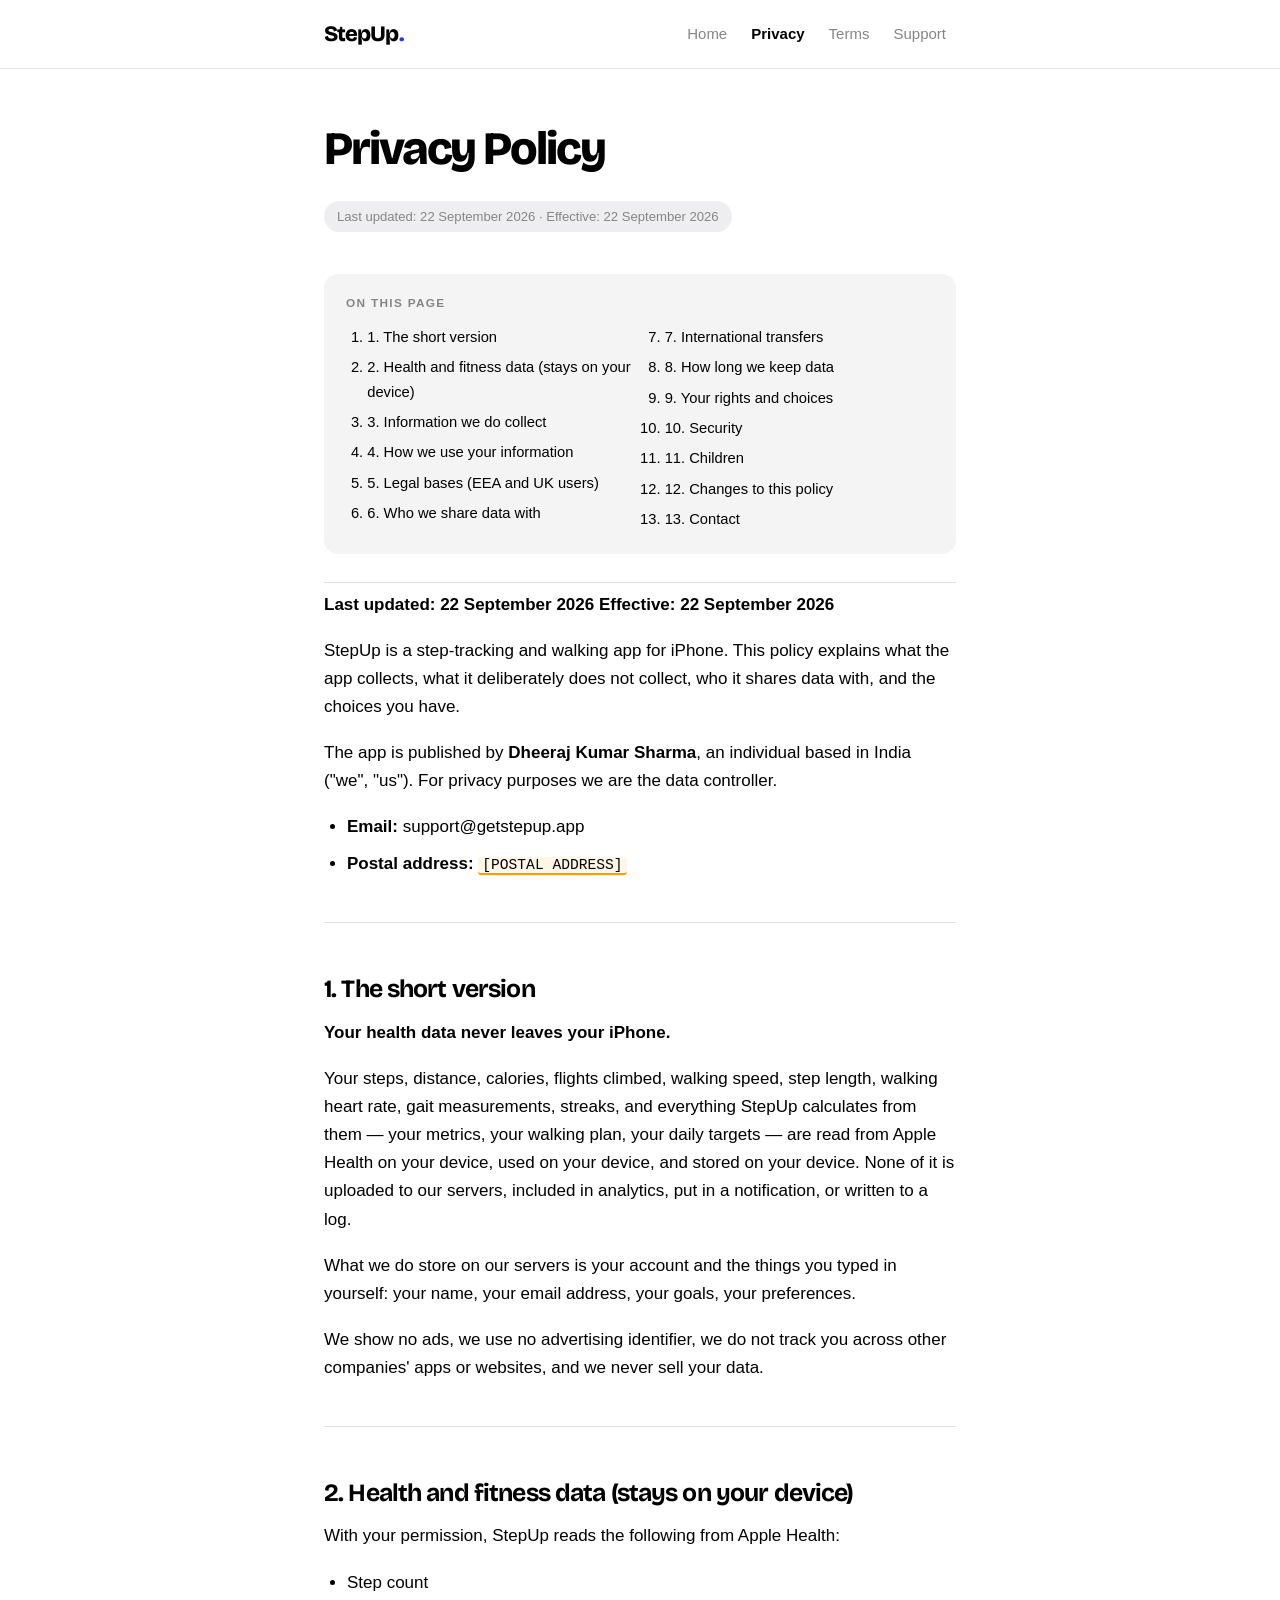
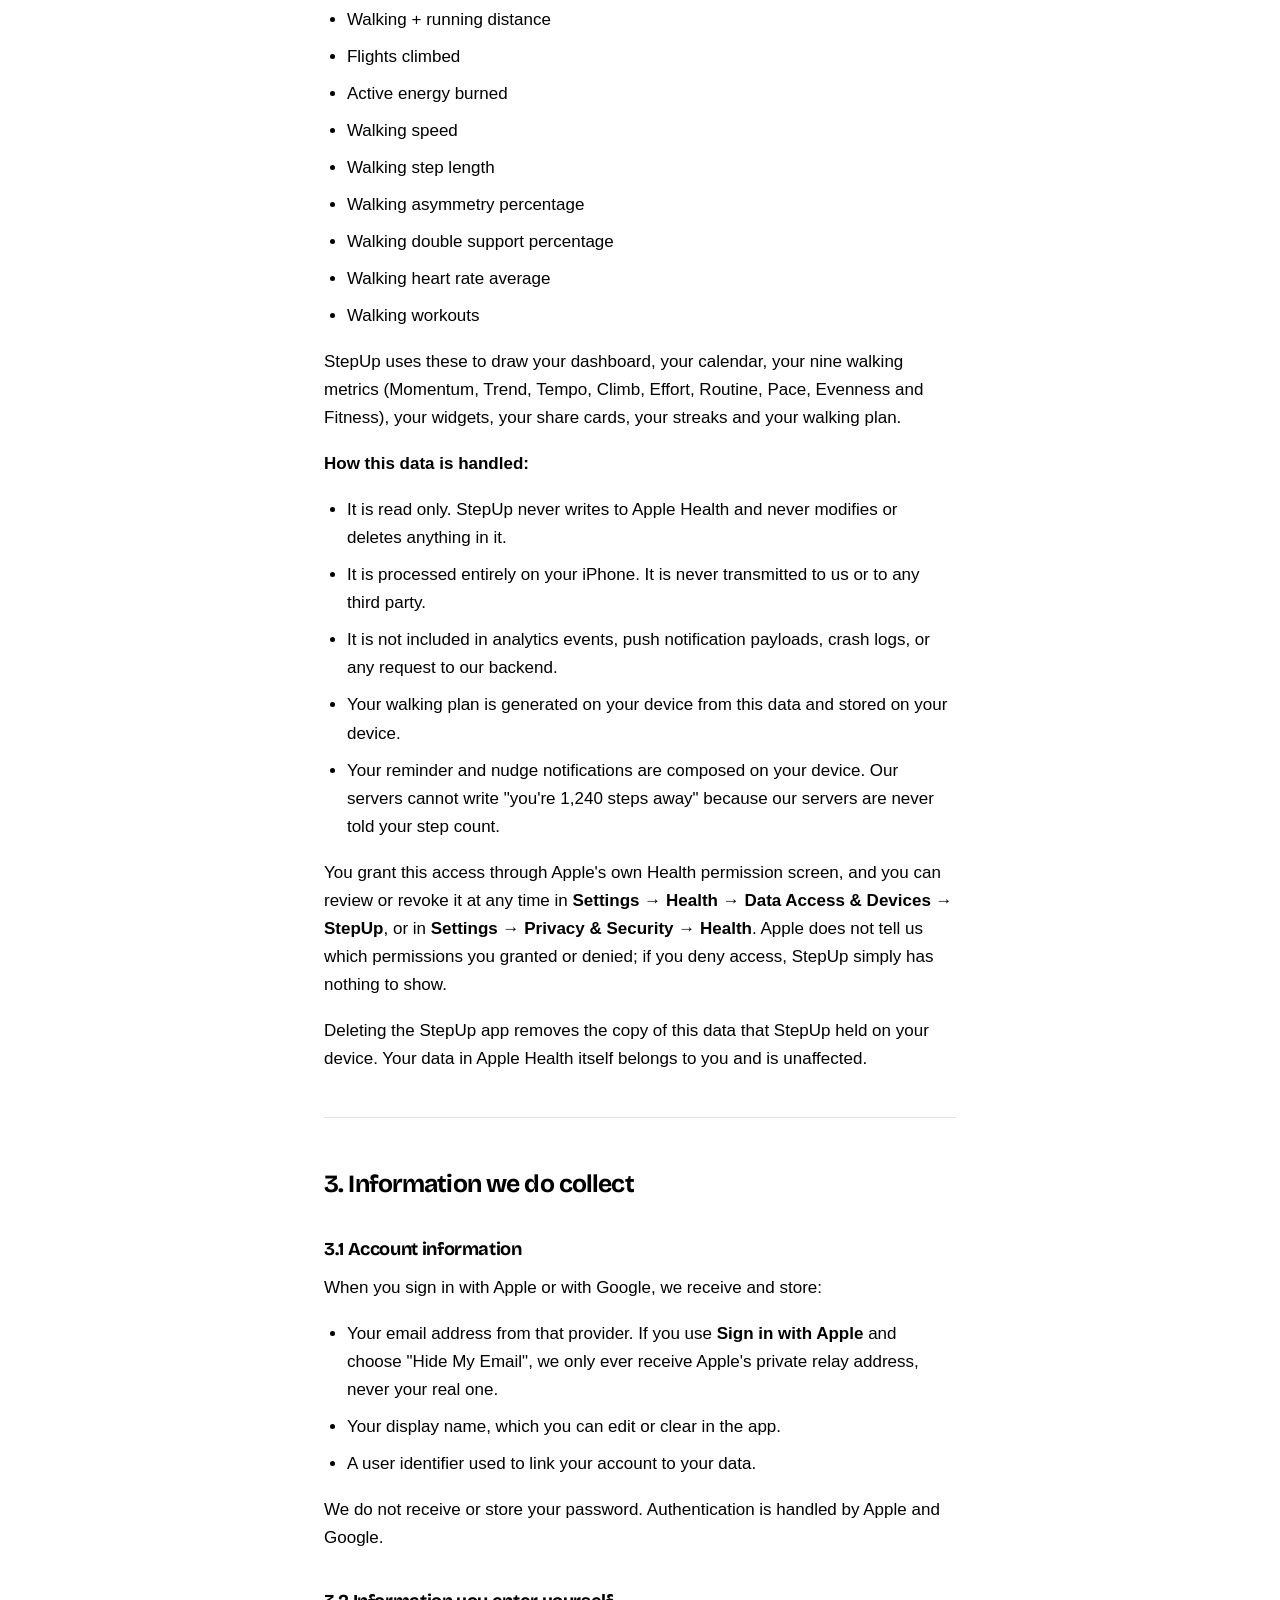
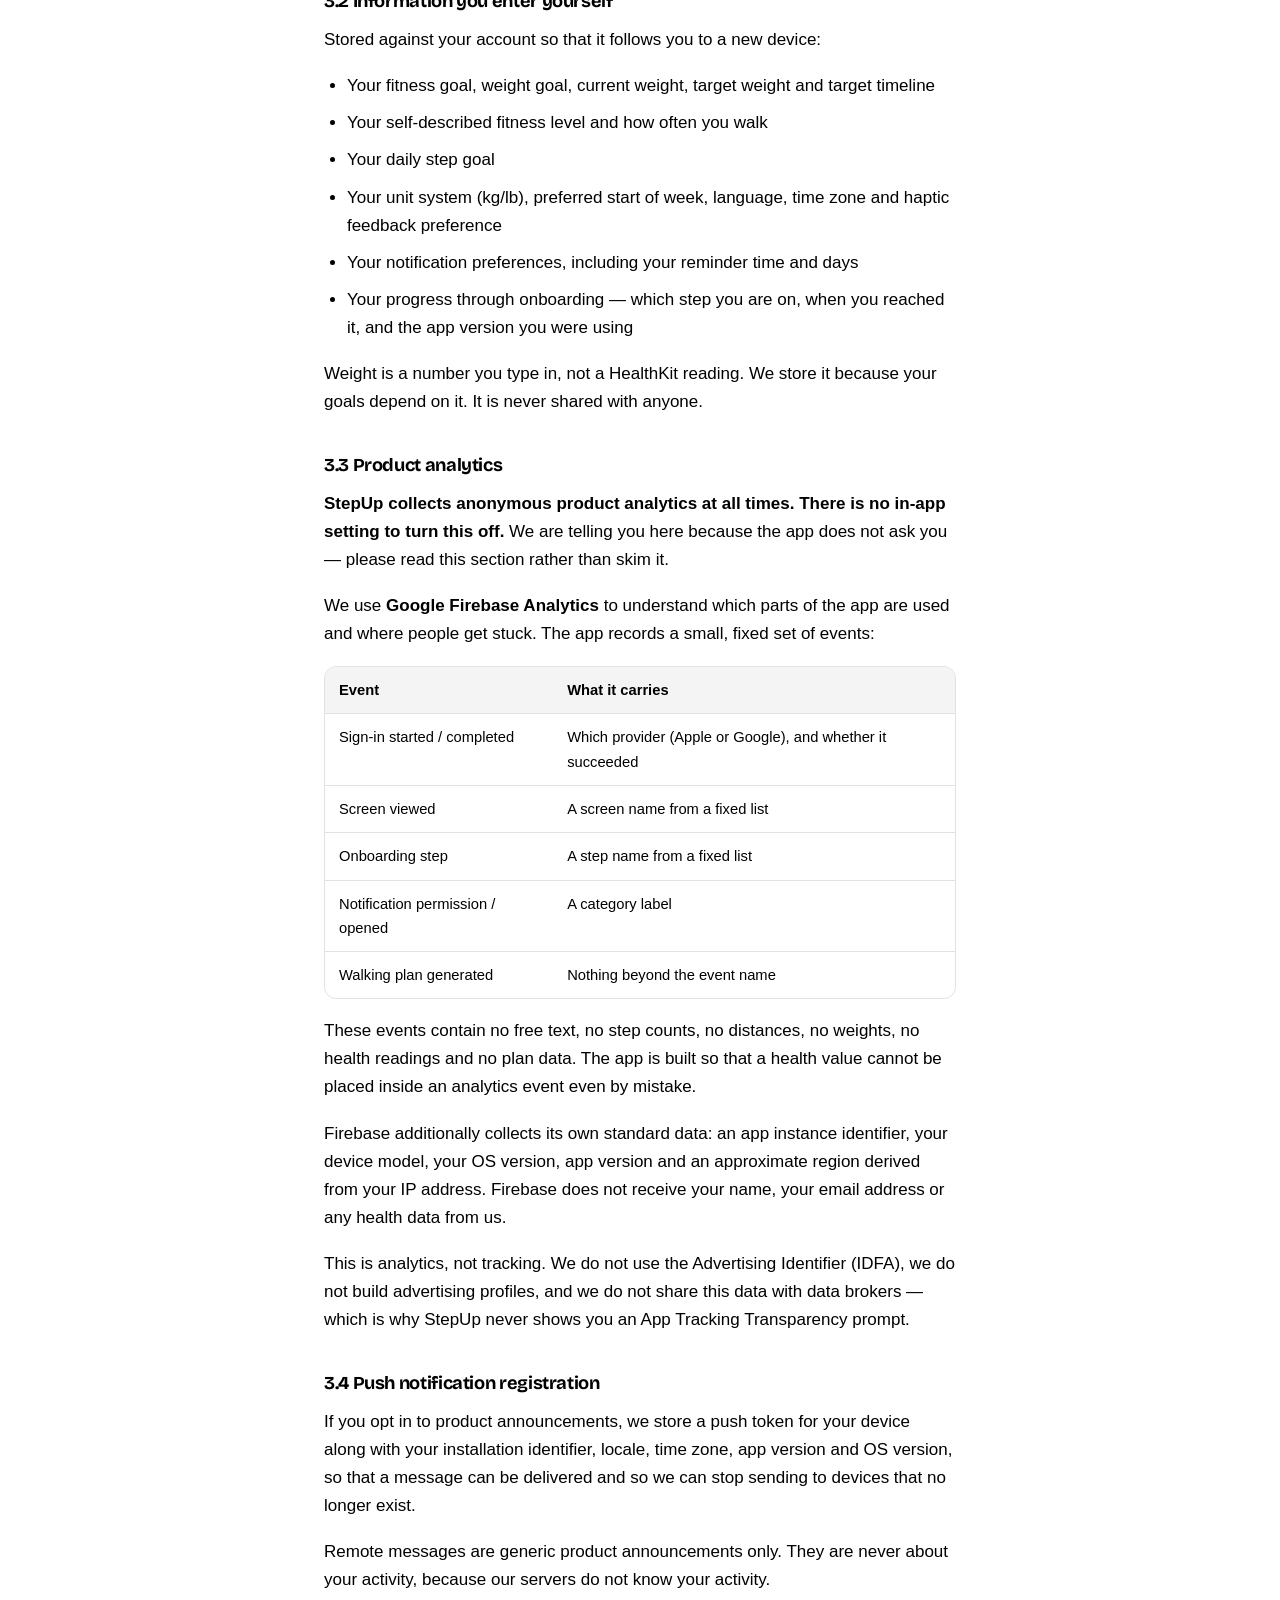
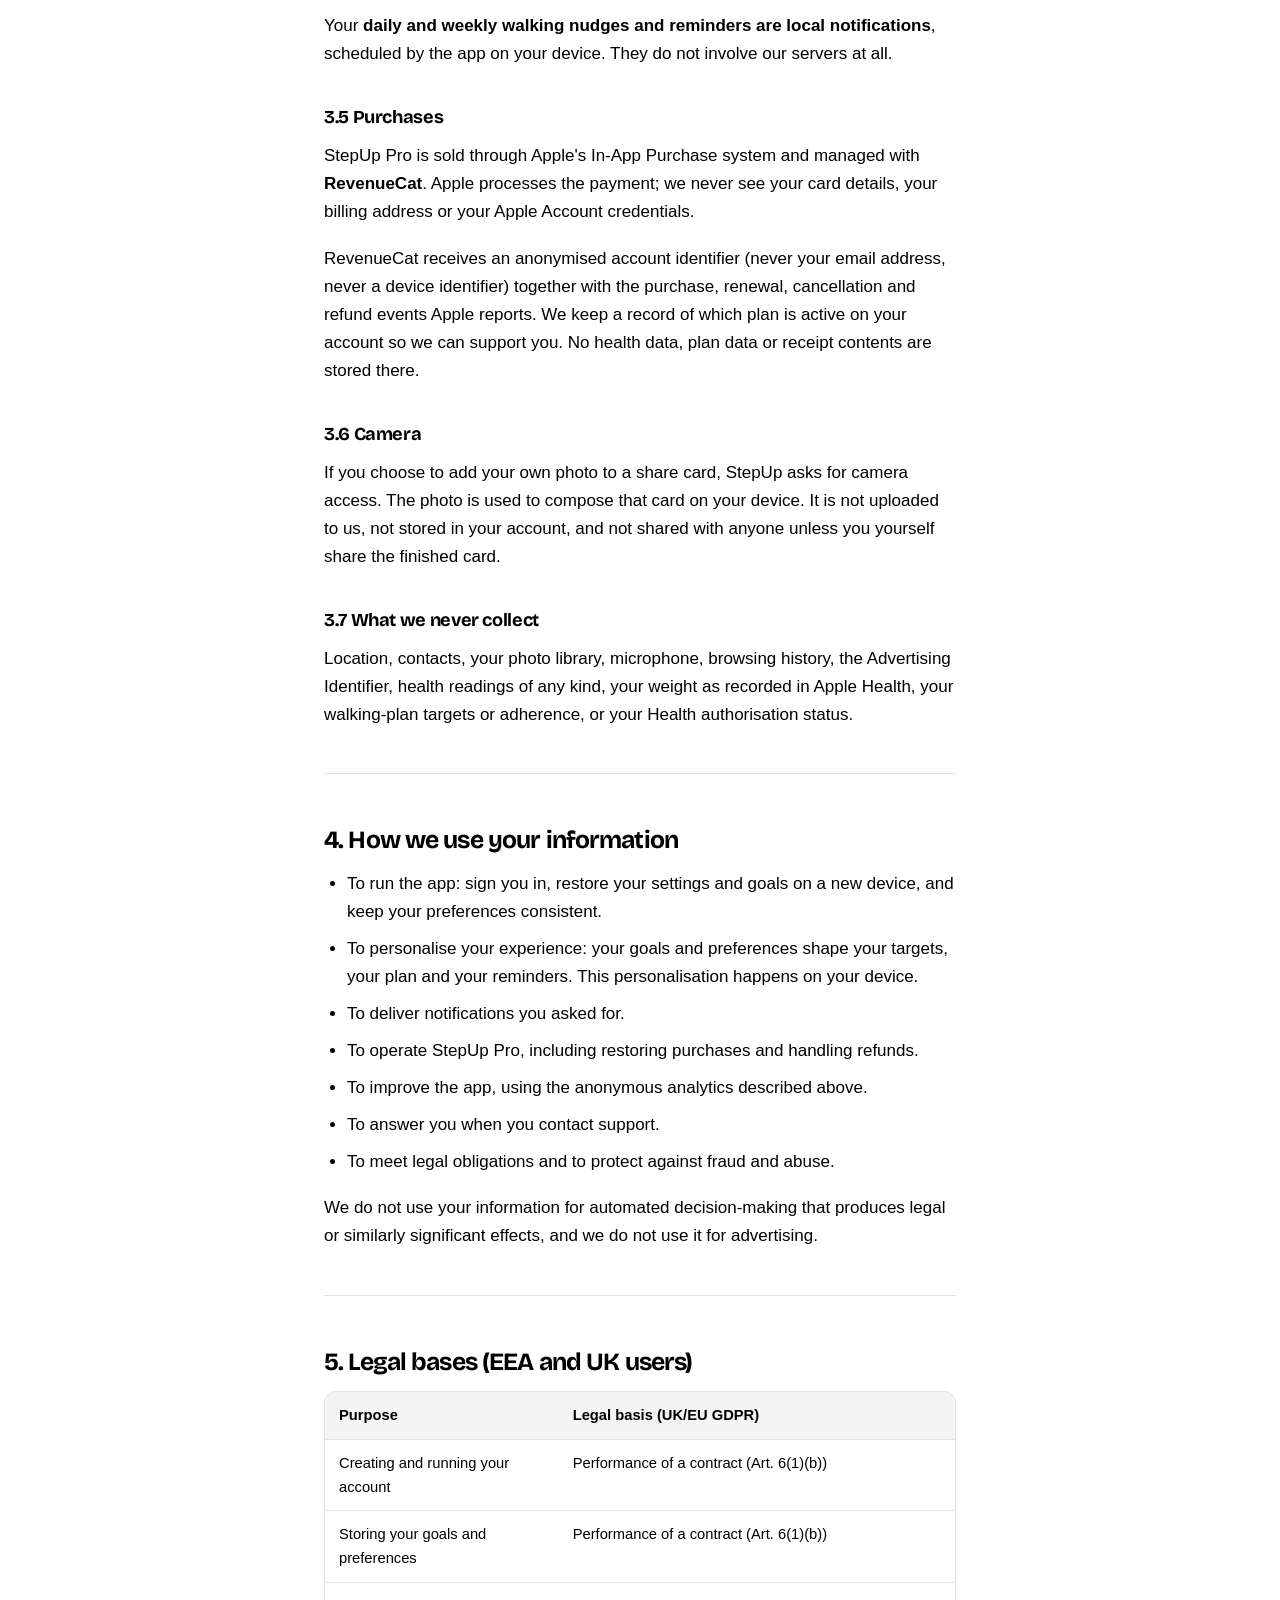
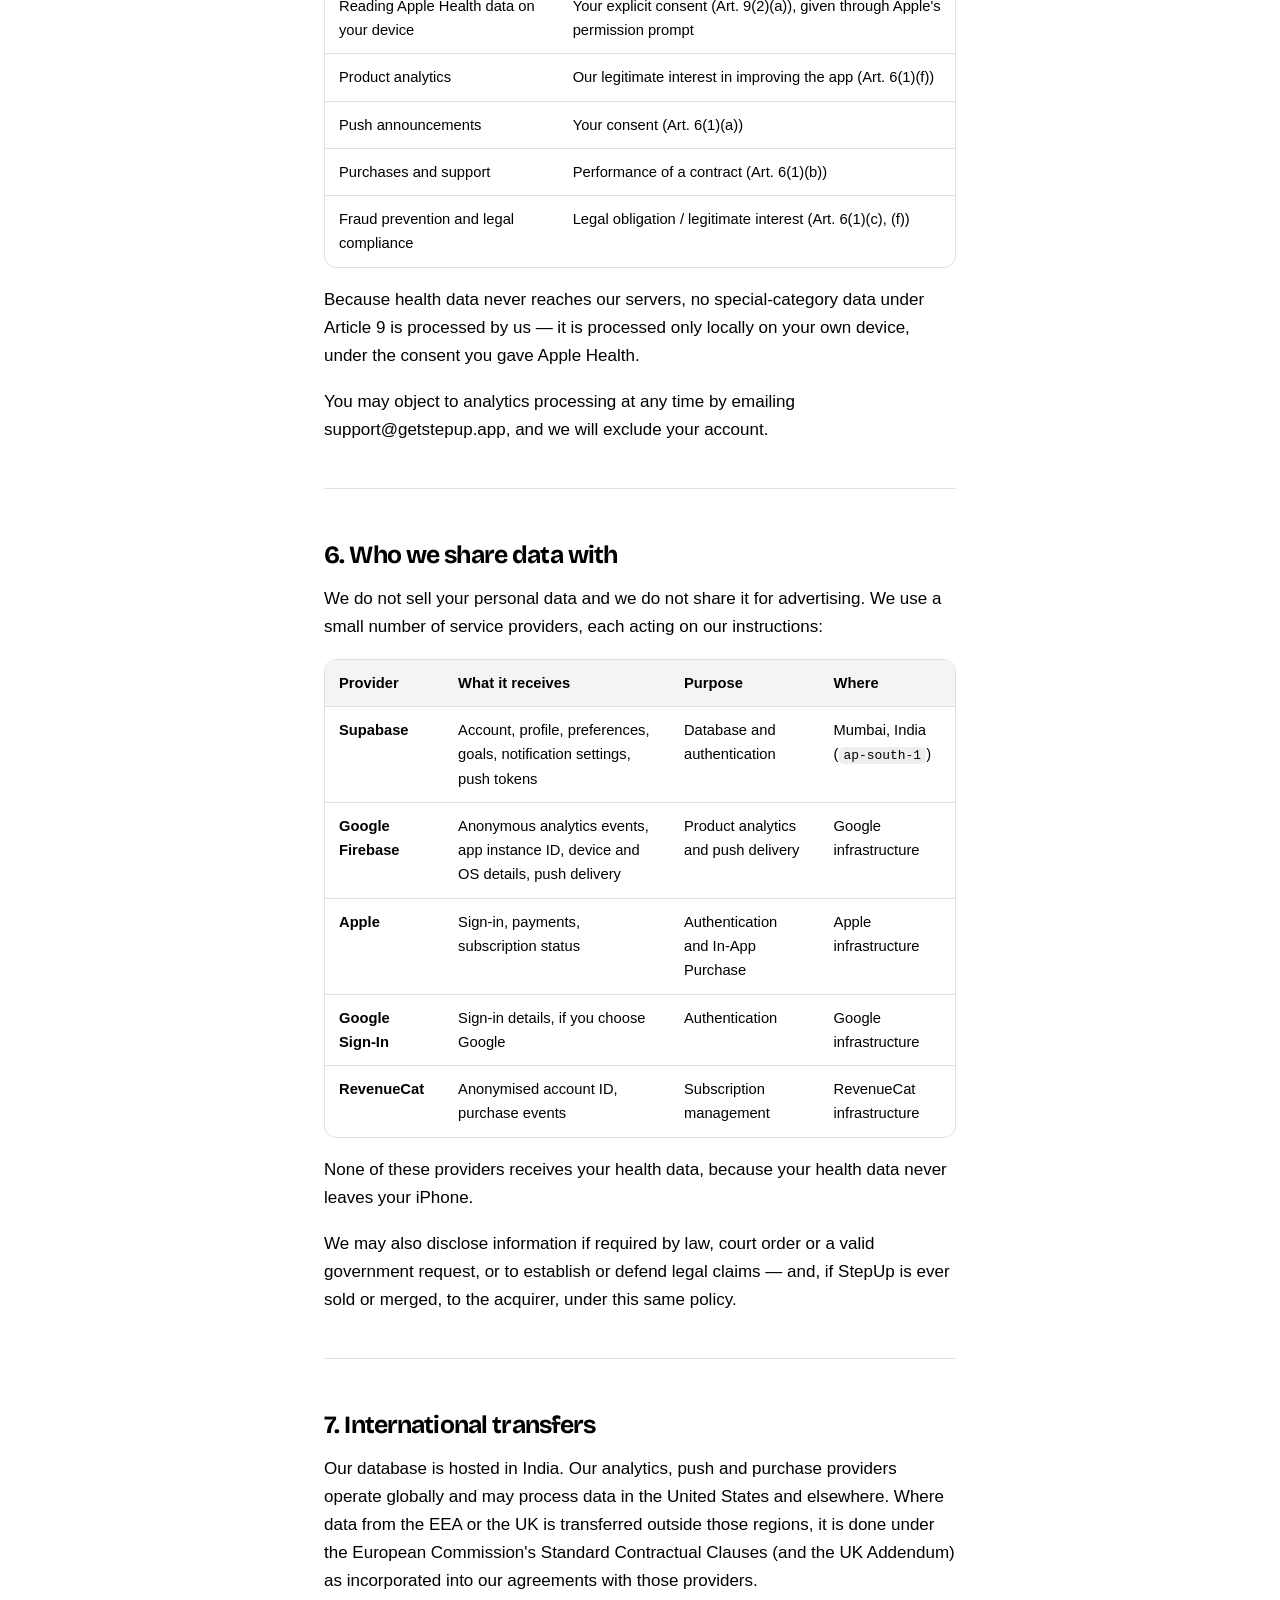
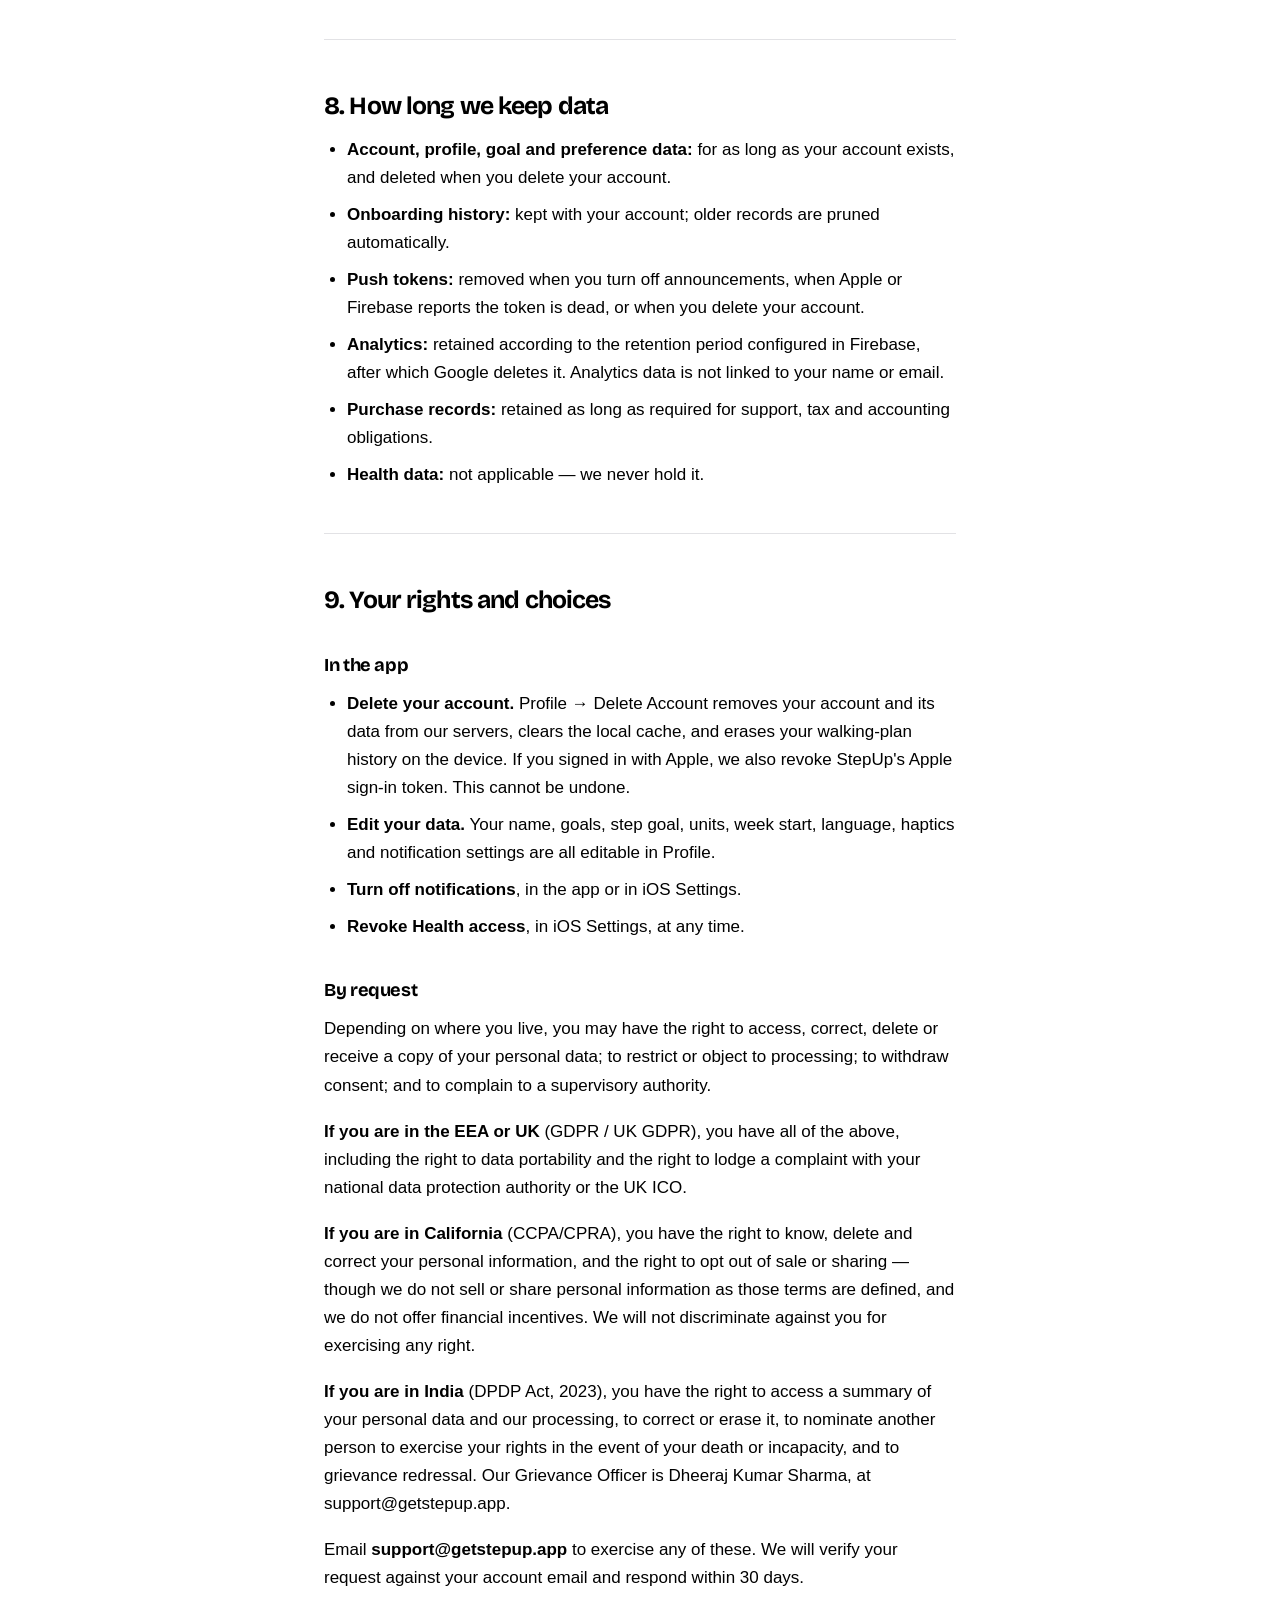
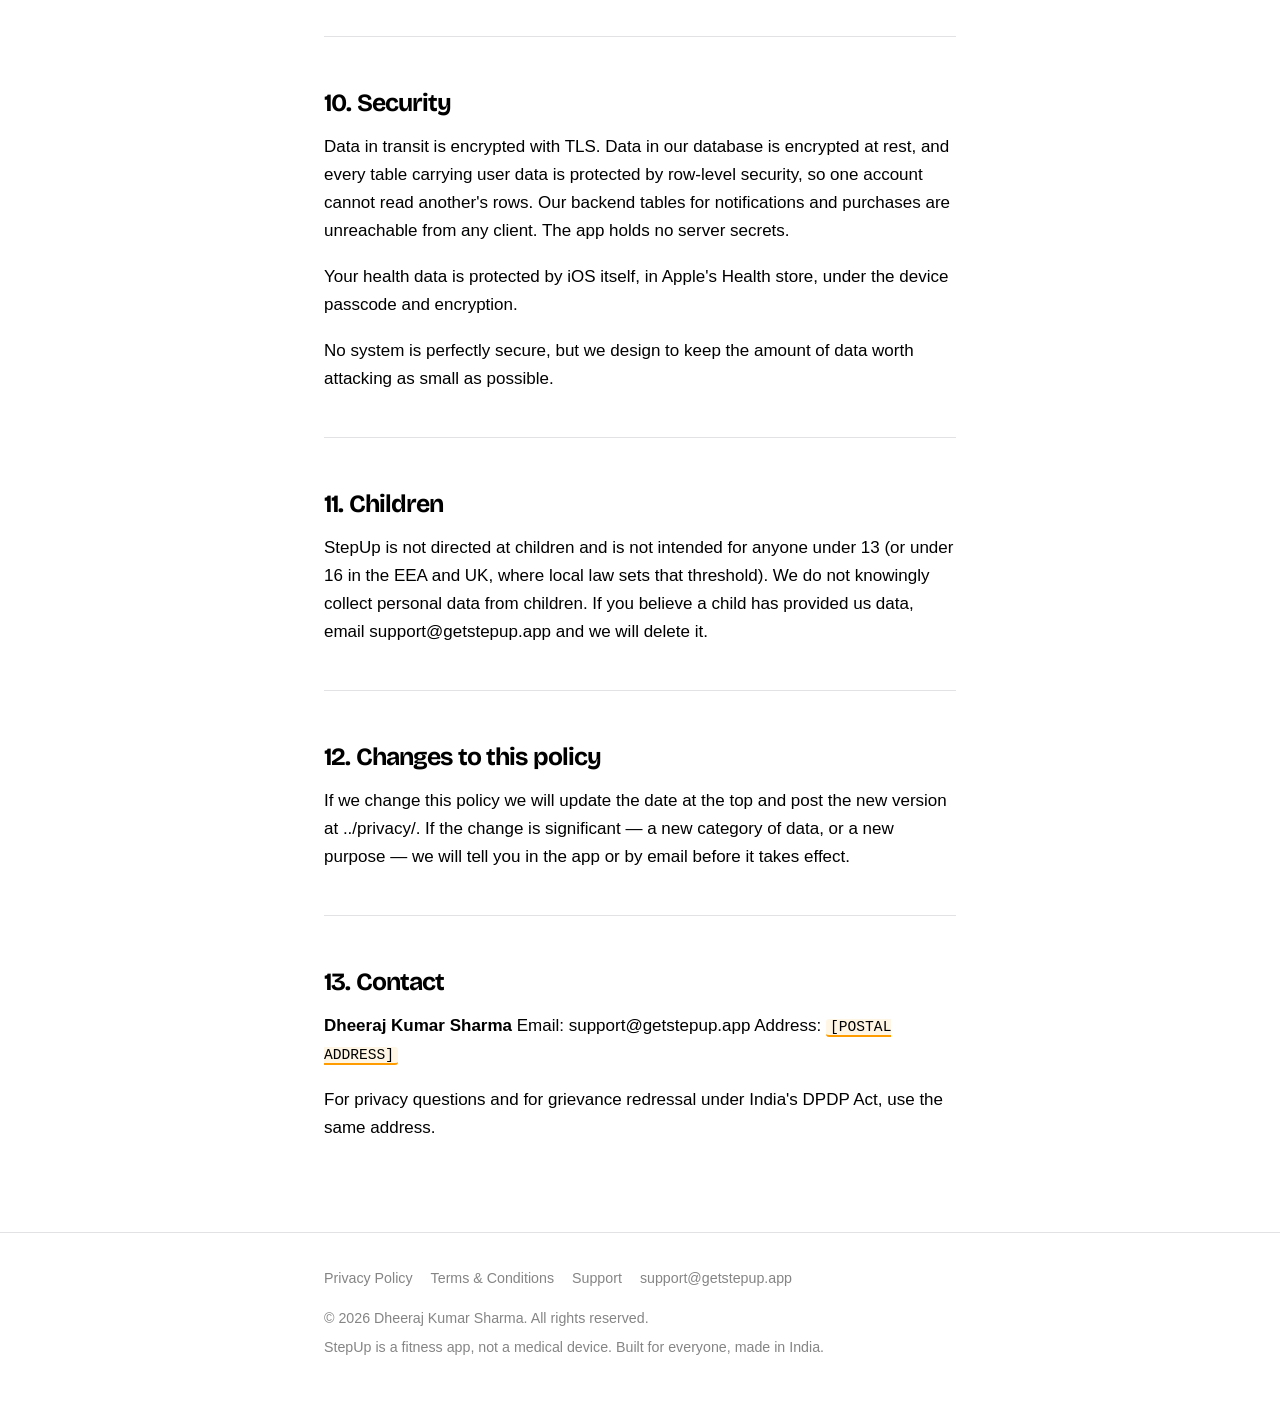
==== privacy/index.html @ e477929a "Publish StepUp privacy policy, terms and support pages Generated from the app repo's docs/legal mark" ====
<!DOCTYPE html>
<html lang="en">
<head>
<meta charset="utf-8">
<meta name="viewport" content="width=device-width, initial-scale=1">
<title>Privacy Policy · StepUp</title>
<meta name="description" content="How StepUp handles your data. Your health data never leaves your iPhone.">
<meta name="color-scheme" content="light dark">
<meta name="theme-color" content="#ffffff" media="(prefers-color-scheme: light)">
<meta name="theme-color" content="#0d0d0d" media="(prefers-color-scheme: dark)">
<link rel="canonical" href="https://dheerajghub.github.io/stepup-legal/privacy/">
<meta property="og:type" content="website">
<meta property="og:site_name" content="StepUp">
<meta property="og:title" content="Privacy Policy · StepUp">
<meta property="og:description" content="How StepUp handles your data. Your health data never leaves your iPhone.">
<meta property="og:url" content="https://dheerajghub.github.io/stepup-legal/privacy/">
<link rel="preconnect" href="https://fonts.googleapis.com">
<link rel="preconnect" href="https://fonts.gstatic.com" crossorigin>
<link rel="stylesheet" href="https://fonts.googleapis.com/css2?family=Bricolage+Grotesque:opsz,wght@12..96,700;12..96,800&display=swap">
<link rel="stylesheet" href="../assets/style.css">
</head>
<body>
<a class="skip-link" href="#main">Skip to content</a>
<header class="site-header">
  <div class="wrap">
    <a class="wordmark" href="../">StepUp<span class="dot">.</span></a>
    <nav class="site-nav" aria-label="Primary"><a href="../">Home</a><a href="../privacy/" aria-current="page">Privacy</a><a href="../terms/">Terms</a><a href="../support/">Support</a></nav>
  </div>
</header>
<main id="main">
<div class="wrap">
  <div class="doc-head">
    <h1>Privacy Policy</h1>
    <p class="stamp">Last updated: 22 September 2026 · Effective: 22 September 2026</p>
    <div class="toc"><h2>On this page</h2><ol><li><a href="#1-the-short-version">1. The short version</a></li><li><a href="#2-health-and-fitness-data-stays-on-your-device">2. Health and fitness data (stays on your device)</a></li><li><a href="#3-information-we-do-collect">3. Information we do collect</a></li><li><a href="#4-how-we-use-your-information">4. How we use your information</a></li><li><a href="#5-legal-bases-eea-and-uk-users">5. Legal bases (EEA and UK users)</a></li><li><a href="#6-who-we-share-data-with">6. Who we share data with</a></li><li><a href="#7-international-transfers">7. International transfers</a></li><li><a href="#8-how-long-we-keep-data">8. How long we keep data</a></li><li><a href="#9-your-rights-and-choices">9. Your rights and choices</a></li><li><a href="#10-security">10. Security</a></li><li><a href="#11-children">11. Children</a></li><li><a href="#12-changes-to-this-policy">12. Changes to this policy</a></li><li><a href="#13-contact">13. Contact</a></li></ol></div>
  </div>
  <article class="doc">
<p><strong>Last updated: 22 September 2026</strong> <strong>Effective: 22 September 2026</strong></p>
<p>StepUp is a step-tracking and walking app for iPhone. This policy explains what the app collects, what it deliberately does not collect, who it shares data with, and the choices you have.</p>
<p>The app is published by <strong>Dheeraj Kumar Sharma</strong>, an individual based in India (&quot;we&quot;, &quot;us&quot;). For privacy purposes we are the data controller.</p>
<ul><li><strong>Email:</strong> support@getstepup.app</li><li><strong>Postal address:</strong> <span class="placeholder">[POSTAL ADDRESS]</span></li></ul>
<hr>
<h2 id="1-the-short-version">1. The short version</h2>
<p><strong>Your health data never leaves your iPhone.</strong></p>
<p>Your steps, distance, calories, flights climbed, walking speed, step length, walking heart rate, gait measurements, streaks, and everything StepUp calculates from them — your metrics, your walking plan, your daily targets — are read from Apple Health on your device, used on your device, and stored on your device. None of it is uploaded to our servers, included in analytics, put in a notification, or written to a log.</p>
<p>What we do store on our servers is your account and the things you typed in yourself: your name, your email address, your goals, your preferences.</p>
<p>We show no ads, we use no advertising identifier, we do not track you across other companies&#x27; apps or websites, and we never sell your data.</p>
<hr>
<h2 id="2-health-and-fitness-data-stays-on-your-device">2. Health and fitness data (stays on your device)</h2>
<p>With your permission, StepUp reads the following from Apple Health:</p>
<ul><li>Step count</li><li>Walking + running distance</li><li>Flights climbed</li><li>Active energy burned</li><li>Walking speed</li><li>Walking step length</li><li>Walking asymmetry percentage</li><li>Walking double support percentage</li><li>Walking heart rate average</li><li>Walking workouts</li></ul>
<p>StepUp uses these to draw your dashboard, your calendar, your nine walking metrics (Momentum, Trend, Tempo, Climb, Effort, Routine, Pace, Evenness and Fitness), your widgets, your share cards, your streaks and your walking plan.</p>
<p><strong>How this data is handled:</strong></p>
<ul><li>It is read only. StepUp never writes to Apple Health and never modifies or deletes anything in it.</li><li>It is processed entirely on your iPhone. It is never transmitted to us or to any third party.</li><li>It is not included in analytics events, push notification payloads, crash logs, or any request to our backend.</li><li>Your walking plan is generated on your device from this data and stored on your device.</li><li>Your reminder and nudge notifications are composed on your device. Our servers cannot write &quot;you&#x27;re 1,240 steps away&quot; because our servers are never told your step count.</li></ul>
<p>You grant this access through Apple&#x27;s own Health permission screen, and you can review or revoke it at any time in <strong>Settings → Health → Data Access &amp; Devices → StepUp</strong>, or in <strong>Settings → Privacy &amp; Security → Health</strong>. Apple does not tell us which permissions you granted or denied; if you deny access, StepUp simply has nothing to show.</p>
<p>Deleting the StepUp app removes the copy of this data that StepUp held on your device. Your data in Apple Health itself belongs to you and is unaffected.</p>
<hr>
<h2 id="3-information-we-do-collect">3. Information we do collect</h2>
<h3 id="31-account-information">3.1 Account information</h3>
<p>When you sign in with Apple or with Google, we receive and store:</p>
<ul><li>Your email address from that provider. If you use <strong>Sign in with Apple</strong> and choose &quot;Hide My Email&quot;, we only ever receive Apple&#x27;s private relay address, never your real one.</li><li>Your display name, which you can edit or clear in the app.</li><li>A user identifier used to link your account to your data.</li></ul>
<p>We do not receive or store your password. Authentication is handled by Apple and Google.</p>
<h3 id="32-information-you-enter-yourself">3.2 Information you enter yourself</h3>
<p>Stored against your account so that it follows you to a new device:</p>
<ul><li>Your fitness goal, weight goal, current weight, target weight and target timeline</li><li>Your self-described fitness level and how often you walk</li><li>Your daily step goal</li><li>Your unit system (kg/lb), preferred start of week, language, time zone and haptic feedback preference</li><li>Your notification preferences, including your reminder time and days</li><li>Your progress through onboarding — which step you are on, when you reached it, and the app version you were using</li></ul>
<p>Weight is a number you type in, not a HealthKit reading. We store it because your goals depend on it. It is never shared with anyone.</p>
<h3 id="33-product-analytics">3.3 Product analytics</h3>
<p><strong>StepUp collects anonymous product analytics at all times. There is no in-app setting to turn this off.</strong> We are telling you here because the app does not ask you — please read this section rather than skim it.</p>
<p>We use <strong>Google Firebase Analytics</strong> to understand which parts of the app are used and where people get stuck. The app records a small, fixed set of events:</p>
<div class="table-scroll"><table><thead><tr><th>Event</th><th>What it carries</th></tr></thead><tbody><tr><td>Sign-in started / completed</td><td>Which provider (Apple or Google), and whether it succeeded</td></tr><tr><td>Screen viewed</td><td>A screen name from a fixed list</td></tr><tr><td>Onboarding step</td><td>A step name from a fixed list</td></tr><tr><td>Notification permission / opened</td><td>A category label</td></tr><tr><td>Walking plan generated</td><td>Nothing beyond the event name</td></tr></tbody></table></div>
<p>These events contain no free text, no step counts, no distances, no weights, no health readings and no plan data. The app is built so that a health value cannot be placed inside an analytics event even by mistake.</p>
<p>Firebase additionally collects its own standard data: an app instance identifier, your device model, your OS version, app version and an approximate region derived from your IP address. Firebase does not receive your name, your email address or any health data from us.</p>
<p>This is analytics, not tracking. We do not use the Advertising Identifier (IDFA), we do not build advertising profiles, and we do not share this data with data brokers — which is why StepUp never shows you an App Tracking Transparency prompt.</p>
<h3 id="34-push-notification-registration">3.4 Push notification registration</h3>
<p>If you opt in to product announcements, we store a push token for your device along with your installation identifier, locale, time zone, app version and OS version, so that a message can be delivered and so we can stop sending to devices that no longer exist.</p>
<p>Remote messages are generic product announcements only. They are never about your activity, because our servers do not know your activity.</p>
<p>Your <strong>daily and weekly walking nudges and reminders are local notifications</strong>, scheduled by the app on your device. They do not involve our servers at all.</p>
<h3 id="35-purchases">3.5 Purchases</h3>
<p>StepUp Pro is sold through Apple&#x27;s In-App Purchase system and managed with <strong>RevenueCat</strong>. Apple processes the payment; we never see your card details, your billing address or your Apple Account credentials.</p>
<p>RevenueCat receives an anonymised account identifier (never your email address, never a device identifier) together with the purchase, renewal, cancellation and refund events Apple reports. We keep a record of which plan is active on your account so we can support you. No health data, plan data or receipt contents are stored there.</p>
<h3 id="36-camera">3.6 Camera</h3>
<p>If you choose to add your own photo to a share card, StepUp asks for camera access. The photo is used to compose that card on your device. It is not uploaded to us, not stored in your account, and not shared with anyone unless you yourself share the finished card.</p>
<h3 id="37-what-we-never-collect">3.7 What we never collect</h3>
<p>Location, contacts, your photo library, microphone, browsing history, the Advertising Identifier, health readings of any kind, your weight as recorded in Apple Health, your walking-plan targets or adherence, or your Health authorisation status.</p>
<hr>
<h2 id="4-how-we-use-your-information">4. How we use your information</h2>
<ul><li>To run the app: sign you in, restore your settings and goals on a new device, and keep your preferences consistent.</li><li>To personalise your experience: your goals and preferences shape your targets, your plan and your reminders. This personalisation happens on your device.</li><li>To deliver notifications you asked for.</li><li>To operate StepUp Pro, including restoring purchases and handling refunds.</li><li>To improve the app, using the anonymous analytics described above.</li><li>To answer you when you contact support.</li><li>To meet legal obligations and to protect against fraud and abuse.</li></ul>
<p>We do not use your information for automated decision-making that produces legal or similarly significant effects, and we do not use it for advertising.</p>
<hr>
<h2 id="5-legal-bases-eea-and-uk-users">5. Legal bases (EEA and UK users)</h2>
<div class="table-scroll"><table><thead><tr><th>Purpose</th><th>Legal basis (UK/EU GDPR)</th></tr></thead><tbody><tr><td>Creating and running your account</td><td>Performance of a contract (Art. 6(1)(b))</td></tr><tr><td>Storing your goals and preferences</td><td>Performance of a contract (Art. 6(1)(b))</td></tr><tr><td>Reading Apple Health data on your device</td><td>Your explicit consent (Art. 9(2)(a)), given through Apple&#x27;s permission prompt</td></tr><tr><td>Product analytics</td><td>Our legitimate interest in improving the app (Art. 6(1)(f))</td></tr><tr><td>Push announcements</td><td>Your consent (Art. 6(1)(a))</td></tr><tr><td>Purchases and support</td><td>Performance of a contract (Art. 6(1)(b))</td></tr><tr><td>Fraud prevention and legal compliance</td><td>Legal obligation / legitimate interest (Art. 6(1)(c), (f))</td></tr></tbody></table></div>
<p>Because health data never reaches our servers, no special-category data under Article 9 is processed by us — it is processed only locally on your own device, under the consent you gave Apple Health.</p>
<p>You may object to analytics processing at any time by emailing support@getstepup.app, and we will exclude your account.</p>
<hr>
<h2 id="6-who-we-share-data-with">6. Who we share data with</h2>
<p>We do not sell your personal data and we do not share it for advertising. We use a small number of service providers, each acting on our instructions:</p>
<div class="table-scroll"><table><thead><tr><th>Provider</th><th>What it receives</th><th>Purpose</th><th>Where</th></tr></thead><tbody><tr><td><strong>Supabase</strong></td><td>Account, profile, preferences, goals, notification settings, push tokens</td><td>Database and authentication</td><td>Mumbai, India (<code>ap-south-1</code>)</td></tr><tr><td><strong>Google Firebase</strong></td><td>Anonymous analytics events, app instance ID, device and OS details, push delivery</td><td>Product analytics and push delivery</td><td>Google infrastructure</td></tr><tr><td><strong>Apple</strong></td><td>Sign-in, payments, subscription status</td><td>Authentication and In-App Purchase</td><td>Apple infrastructure</td></tr><tr><td><strong>Google Sign-In</strong></td><td>Sign-in details, if you choose Google</td><td>Authentication</td><td>Google infrastructure</td></tr><tr><td><strong>RevenueCat</strong></td><td>Anonymised account ID, purchase events</td><td>Subscription management</td><td>RevenueCat infrastructure</td></tr></tbody></table></div>
<p>None of these providers receives your health data, because your health data never leaves your iPhone.</p>
<p>We may also disclose information if required by law, court order or a valid government request, or to establish or defend legal claims — and, if StepUp is ever sold or merged, to the acquirer, under this same policy.</p>
<hr>
<h2 id="7-international-transfers">7. International transfers</h2>
<p>Our database is hosted in India. Our analytics, push and purchase providers operate globally and may process data in the United States and elsewhere. Where data from the EEA or the UK is transferred outside those regions, it is done under the European Commission&#x27;s Standard Contractual Clauses (and the UK Addendum) as incorporated into our agreements with those providers.</p>
<hr>
<h2 id="8-how-long-we-keep-data">8. How long we keep data</h2>
<ul><li><strong>Account, profile, goal and preference data:</strong> for as long as your account exists, and deleted when you delete your account.</li><li><strong>Onboarding history:</strong> kept with your account; older records are pruned automatically.</li><li><strong>Push tokens:</strong> removed when you turn off announcements, when Apple or Firebase reports the token is dead, or when you delete your account.</li><li><strong>Analytics:</strong> retained according to the retention period configured in Firebase, after which Google deletes it. Analytics data is not linked to your name or email.</li><li><strong>Purchase records:</strong> retained as long as required for support, tax and accounting obligations.</li><li><strong>Health data:</strong> not applicable — we never hold it.</li></ul>
<hr>
<h2 id="9-your-rights-and-choices">9. Your rights and choices</h2>
<h3 id="in-the-app">In the app</h3>
<ul><li><strong>Delete your account.</strong> Profile → Delete Account removes your account and its data from our servers, clears the local cache, and erases your walking-plan history on the device. If you signed in with Apple, we also revoke StepUp&#x27;s Apple sign-in token. This cannot be undone.</li><li><strong>Edit your data.</strong> Your name, goals, step goal, units, week start, language, haptics and notification settings are all editable in Profile.</li><li><strong>Turn off notifications</strong>, in the app or in iOS Settings.</li><li><strong>Revoke Health access</strong>, in iOS Settings, at any time.</li></ul>
<h3 id="by-request">By request</h3>
<p>Depending on where you live, you may have the right to access, correct, delete or receive a copy of your personal data; to restrict or object to processing; to withdraw consent; and to complain to a supervisory authority.</p>
<p><strong>If you are in the EEA or UK</strong> (GDPR / UK GDPR), you have all of the above, including the right to data portability and the right to lodge a complaint with your national data protection authority or the UK ICO.</p>
<p><strong>If you are in California</strong> (CCPA/CPRA), you have the right to know, delete and correct your personal information, and the right to opt out of sale or sharing — though we do not sell or share personal information as those terms are defined, and we do not offer financial incentives. We will not discriminate against you for exercising any right.</p>
<p><strong>If you are in India</strong> (DPDP Act, 2023), you have the right to access a summary of your personal data and our processing, to correct or erase it, to nominate another person to exercise your rights in the event of your death or incapacity, and to grievance redressal. Our Grievance Officer is Dheeraj Kumar Sharma, at support@getstepup.app.</p>
<p>Email <strong>support@getstepup.app</strong> to exercise any of these. We will verify your request against your account email and respond within 30 days.</p>
<hr>
<h2 id="10-security">10. Security</h2>
<p>Data in transit is encrypted with TLS. Data in our database is encrypted at rest, and every table carrying user data is protected by row-level security, so one account cannot read another&#x27;s rows. Our backend tables for notifications and purchases are unreachable from any client. The app holds no server secrets.</p>
<p>Your health data is protected by iOS itself, in Apple&#x27;s Health store, under the device passcode and encryption.</p>
<p>No system is perfectly secure, but we design to keep the amount of data worth attacking as small as possible.</p>
<hr>
<h2 id="11-children">11. Children</h2>
<p>StepUp is not directed at children and is not intended for anyone under 13 (or under 16 in the EEA and UK, where local law sets that threshold). We do not knowingly collect personal data from children. If you believe a child has provided us data, email support@getstepup.app and we will delete it.</p>
<hr>
<h2 id="12-changes-to-this-policy">12. Changes to this policy</h2>
<p>If we change this policy we will update the date at the top and post the new version at ../privacy/. If the change is significant — a new category of data, or a new purpose — we will tell you in the app or by email before it takes effect.</p>
<hr>
<h2 id="13-contact">13. Contact</h2>
<p><strong>Dheeraj Kumar Sharma</strong> Email: support@getstepup.app Address: <span class="placeholder">[POSTAL ADDRESS]</span></p>
<p>For privacy questions and for grievance redressal under India&#x27;s DPDP Act, use the same address.</p>
  </article>
</div>
</main>
<footer class="site-footer">
  <div class="wrap">
    <nav aria-label="Footer">
      <a href="../privacy/">Privacy Policy</a>
      <a href="../terms/">Terms &amp; Conditions</a>
      <a href="../support/">Support</a>
      <a href="mailto:support@getstepup.app">support@getstepup.app</a>
    </nav>
    <p>&copy; 2026 Dheeraj Kumar Sharma. All rights reserved.</p>
    <p>StepUp is a fitness app, not a medical device. Built for everyone, made in India.</p>
  </div>
</footer>
</body>
</html>
---- assets/style.css ----
/* StepUp legal site.
   Tokens lifted from stepup/Core/DesignSystem/AppColors.swift so the pages
   look like the app rather than like a template. */

:root {
  --ink: #000000;
  --ink-muted: #858585;
  --ink-faint: #a8a8ad;
  --bg: #ffffff;
  --panel: #f4f4f4;
  --panel-2: #eeeef0;
  --rule: #e2e2e5;
  --accent: #3037f2;
  --accent-wash: #e8eaff;
  --accent-ink: #3037f2;
  --warn: #ff9d00;
  --warn-wash: #fff6e6;

  --display: "Bricolage Grotesque", -apple-system, BlinkMacSystemFont, "Segoe UI", sans-serif;
  --body: -apple-system, BlinkMacSystemFont, "Segoe UI", Roboto, Helvetica, Arial, sans-serif;
  --mono: ui-monospace, SFMono-Regular, "SF Mono", Menlo, monospace;

  --measure: 42rem;
  --gutter: 20px;
}

@media (prefers-color-scheme: dark) {
  :root {
    --ink: #f4f4f5;
    --ink-muted: #9a9aa0;
    --ink-faint: #6d6d73;
    --bg: #0d0d0d;
    --panel: #181818;
    --panel-2: #222224;
    --rule: #2e2e2e;
    --accent: #7e9cff;
    --accent-wash: #1a1f3d;
    --accent-ink: #9db2ff;
    --warn-wash: #2b2210;
  }
}

*, *::before, *::after { box-sizing: border-box; }

html { -webkit-text-size-adjust: 100%; scroll-behavior: smooth; }

body {
  margin: 0;
  background: var(--bg);
  color: var(--ink);
  font-family: var(--body);
  font-size: 17px;
  line-height: 1.65;
  -webkit-font-smoothing: antialiased;
  text-rendering: optimizeLegibility;
}

.wrap {
  width: 100%;
  max-width: var(--measure);
  margin: 0 auto;
  padding: 0 var(--gutter);
}

/* ---------- header ---------- */

.site-header {
  border-bottom: 1px solid var(--rule);
  background: var(--bg);
}

.site-header .wrap {
  display: flex;
  align-items: center;
  justify-content: space-between;
  gap: 16px;
  min-height: 68px;
}

.wordmark {
  font-family: var(--display);
  font-weight: 800;
  font-size: 22px;
  letter-spacing: -0.045em;
  color: var(--ink);
  text-decoration: none;
  display: inline-flex;
  align-items: baseline;
  gap: 1px;
}

.wordmark .dot { color: var(--accent); }

.site-nav {
  display: flex;
  gap: 4px;
  font-size: 15px;
}

.site-nav a {
  color: var(--ink-muted);
  text-decoration: none;
  padding: 6px 10px;
  border-radius: 999px;
  white-space: nowrap;
  min-height: 44px;
  display: inline-flex;
  align-items: center;
}

.site-nav a:hover { color: var(--ink); background: var(--panel-2); }
.site-nav a[aria-current="page"] { color: var(--ink); font-weight: 600; }

/* ---------- hero (index) ---------- */

.hero { padding: 72px 0 56px; }

.hero h1 {
  font-family: var(--display);
  font-weight: 800;
  font-size: clamp(2.4rem, 9vw, 3.6rem);
  line-height: 1.02;
  letter-spacing: -0.05em;
  margin: 0 0 18px;
}

.hero h1 .muted { color: var(--ink-muted); display: block; }

.hero p.lede {
  font-size: 1.15rem;
  color: var(--ink-muted);
  margin: 0 0 40px;
  max-width: 34rem;
}

.card-list { display: grid; gap: 12px; margin: 0 0 44px; }

a.card {
  display: block;
  padding: 20px 22px;
  border: 1px solid var(--rule);
  border-radius: 16px;
  background: var(--bg);
  text-decoration: none;
  color: inherit;
  transition: border-color .15s ease, transform .15s ease, background .15s ease;
}

a.card:hover {
  border-color: var(--accent);
  background: var(--panel);
  transform: translateY(-1px);
}

a.card .card-title {
  font-family: var(--display);
  font-weight: 700;
  font-size: 1.2rem;
  letter-spacing: -0.03em;
  display: flex;
  align-items: center;
  justify-content: space-between;
  gap: 12px;
}

a.card .card-title::after {
  content: "→";
  color: var(--accent);
  font-family: var(--body);
  font-weight: 400;
}

a.card p { margin: 6px 0 0; color: var(--ink-muted); font-size: .95rem; line-height: 1.55; }

/* ---------- promise panel ---------- */

.promise {
  border: 1px solid var(--rule);
  border-left: 3px solid var(--accent);
  background: var(--accent-wash);
  border-radius: 14px;
  padding: 22px 24px;
  margin: 0 0 44px;
}

.promise h2 {
  font-family: var(--display);
  font-size: 1.05rem;
  letter-spacing: -0.02em;
  margin: 0 0 8px;
}

.promise p { margin: 0; color: var(--ink); font-size: .97rem; }

/* ---------- document pages ---------- */

.doc-head { padding: 56px 0 28px; border-bottom: 1px solid var(--rule); }

.doc-head h1 {
  font-family: var(--display);
  font-weight: 800;
  font-size: clamp(2rem, 7.5vw, 2.9rem);
  line-height: 1.05;
  letter-spacing: -0.045em;
  margin: 0 0 14px;
}

.stamp {
  display: inline-flex;
  align-items: center;
  gap: 8px;
  font-size: .82rem;
  color: var(--ink-muted);
  background: var(--panel-2);
  border-radius: 999px;
  padding: 5px 13px;
  font-variant-numeric: tabular-nums;
}

.toc {
  margin: 28px 0 0;
  padding: 20px 22px;
  background: var(--panel);
  border-radius: 14px;
}

.toc h2 {
  font-family: var(--body);
  font-size: .74rem;
  font-weight: 700;
  letter-spacing: .11em;
  text-transform: uppercase;
  color: var(--ink-muted);
  margin: 0 0 12px;
}

.toc ol { margin: 0; padding: 0 0 0 1.25em; columns: 2; column-gap: 28px; }
.toc li { margin: 0 0 6px; font-size: .92rem; break-inside: avoid; }
.toc a { color: var(--ink); text-decoration: none; }
.toc a:hover { color: var(--accent); text-decoration: underline; }

@media (max-width: 34rem) { .toc ol { columns: 1; } }

.doc { padding: 8px 0 72px; }

.doc h2 {
  font-family: var(--display);
  font-weight: 700;
  font-size: 1.55rem;
  letter-spacing: -0.035em;
  line-height: 1.2;
  margin: 52px 0 14px;
  scroll-margin-top: 24px;
}

.doc h3 {
  font-family: var(--display);
  font-weight: 700;
  font-size: 1.14rem;
  letter-spacing: -0.02em;
  margin: 34px 0 10px;
  scroll-margin-top: 24px;
}

.doc p { margin: 0 0 18px; }
.doc ul, .doc ol { margin: 0 0 18px; padding-left: 1.35em; }
.doc li { margin: 0 0 9px; }
.doc li > ul { margin-top: 9px; }

.doc a { color: var(--accent-ink); text-decoration: underline; text-underline-offset: 2px; }
.doc a:hover { text-decoration-thickness: 2px; }

.doc strong { font-weight: 650; }

.doc hr { border: 0; border-top: 1px solid var(--rule); margin: 44px 0; }

.doc code {
  font-family: var(--mono);
  font-size: .88em;
  background: var(--panel-2);
  padding: 1px 5px;
  border-radius: 5px;
}

.doc blockquote {
  margin: 0 0 18px;
  padding: 14px 18px;
  border-left: 3px solid var(--accent);
  background: var(--accent-wash);
  border-radius: 0 10px 10px 0;
}

.doc blockquote p:last-child { margin-bottom: 0; }

/* tables scroll rather than squash on a phone */
.table-scroll {
  overflow-x: auto;
  -webkit-overflow-scrolling: touch;
  margin: 0 0 18px;
  border: 1px solid var(--rule);
  border-radius: 12px;
}

.doc table { border-collapse: collapse; width: 100%; font-size: .92rem; }
.doc th, .doc td { text-align: left; padding: 11px 14px; border-bottom: 1px solid var(--rule); vertical-align: top; }
.doc th { background: var(--panel); font-weight: 650; white-space: nowrap; }
.doc tr:last-child td { border-bottom: 0; }

/* an unfilled [PLACEHOLDER] must be impossible to miss */
.placeholder {
  background: var(--warn-wash);
  border-bottom: 2px solid var(--warn);
  padding: 0 4px;
  font-family: var(--mono);
  font-size: .86em;
  border-radius: 3px;
}

/* ---------- support page ---------- */

.contact {
  display: block;
  margin: 0 0 18px;
  padding: 24px;
  border-radius: 16px;
  background: var(--ink);
  color: var(--bg);
  text-decoration: none;
}

.contact .label {
  font-size: .74rem;
  letter-spacing: .11em;
  text-transform: uppercase;
  opacity: .6;
}

.contact .value {
  font-family: var(--display);
  font-weight: 700;
  font-size: clamp(1.1rem, 5vw, 1.5rem);
  letter-spacing: -0.03em;
  margin-top: 6px;
  word-break: break-all;
}

/* ---------- footer ---------- */

.site-footer {
  border-top: 1px solid var(--rule);
  padding: 34px 0 56px;
  font-size: .89rem;
  color: var(--ink-muted);
}

.site-footer nav { display: flex; flex-wrap: wrap; gap: 18px; margin-bottom: 16px; }
.site-footer a { color: var(--ink-muted); text-decoration: none; }
.site-footer a:hover { color: var(--ink); text-decoration: underline; }
.site-footer p { margin: 0 0 6px; }

:focus-visible { outline: 2px solid var(--accent); outline-offset: 3px; border-radius: 4px; }

.skip-link {
  position: absolute;
  left: -9999px;
}
.skip-link:focus {
  left: var(--gutter);
  top: 10px;
  z-index: 10;
  background: var(--ink);
  color: var(--bg);
  padding: 10px 16px;
  border-radius: 8px;
}
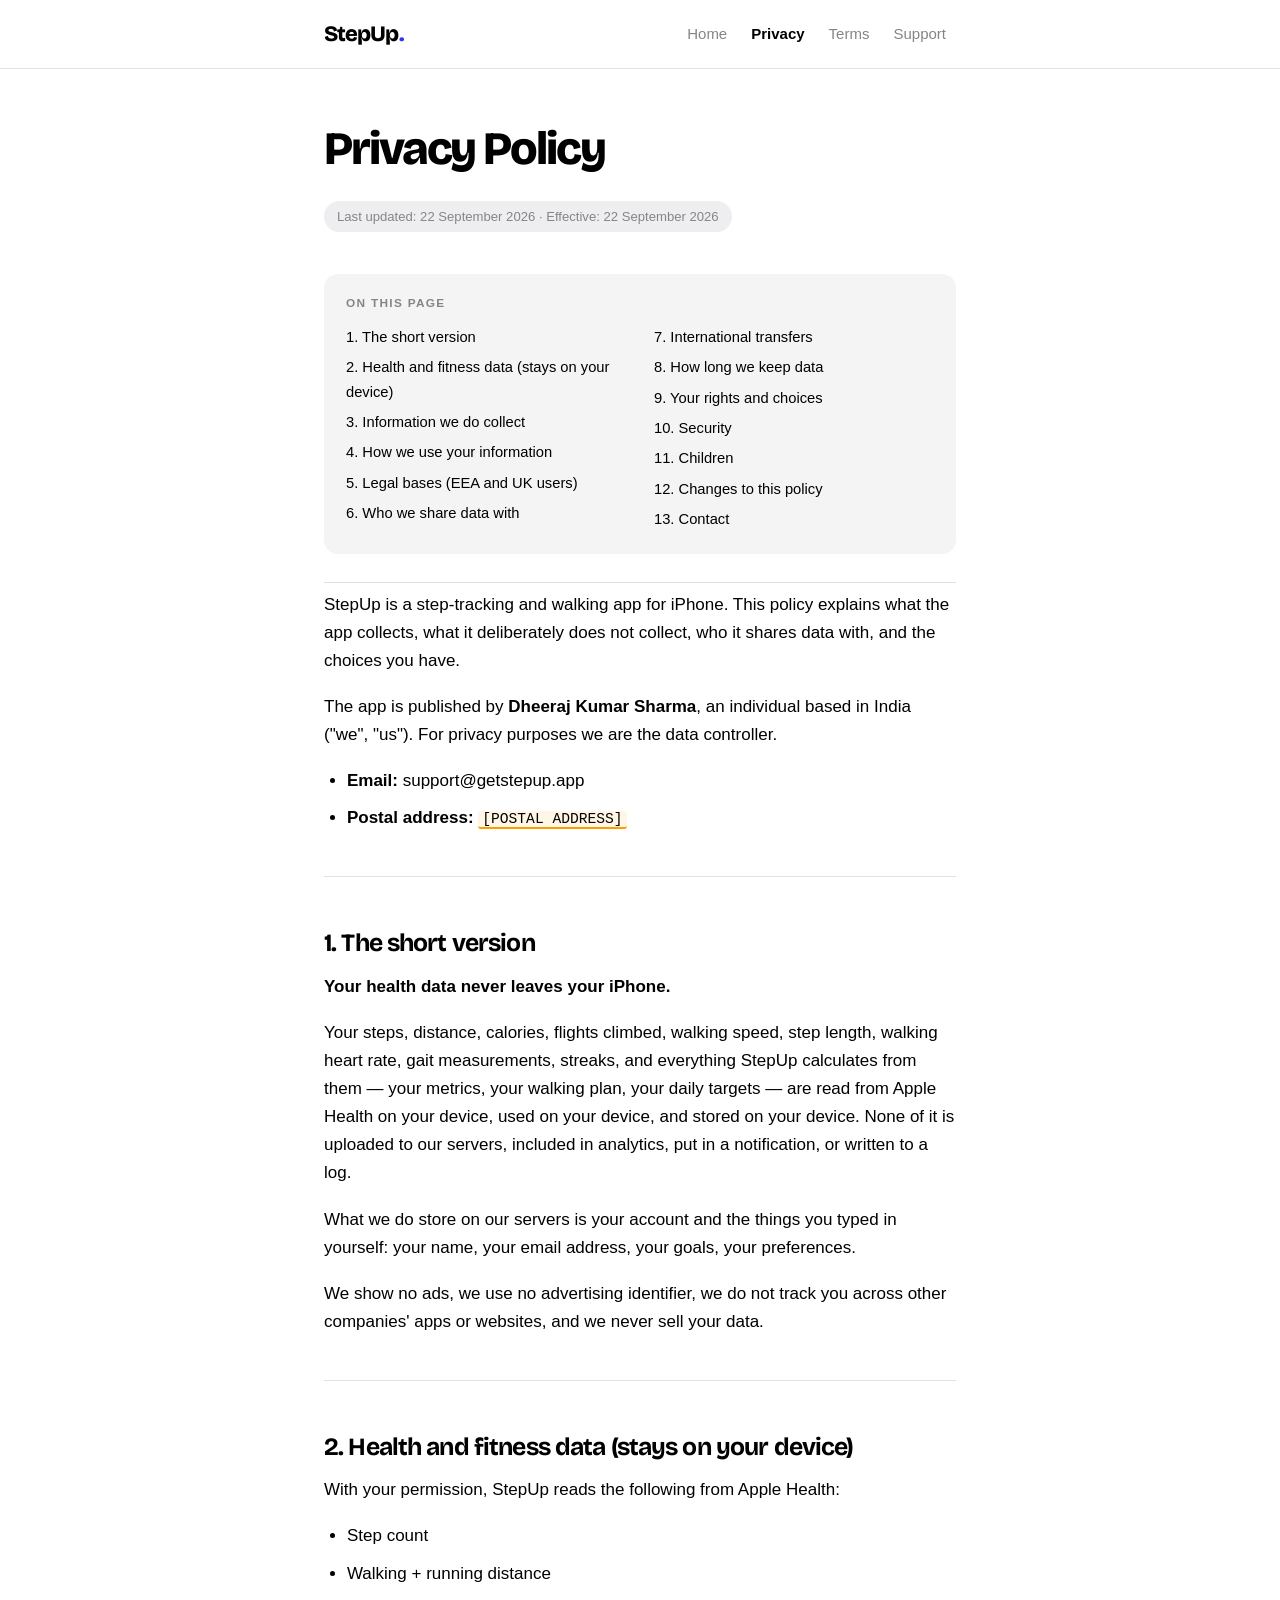
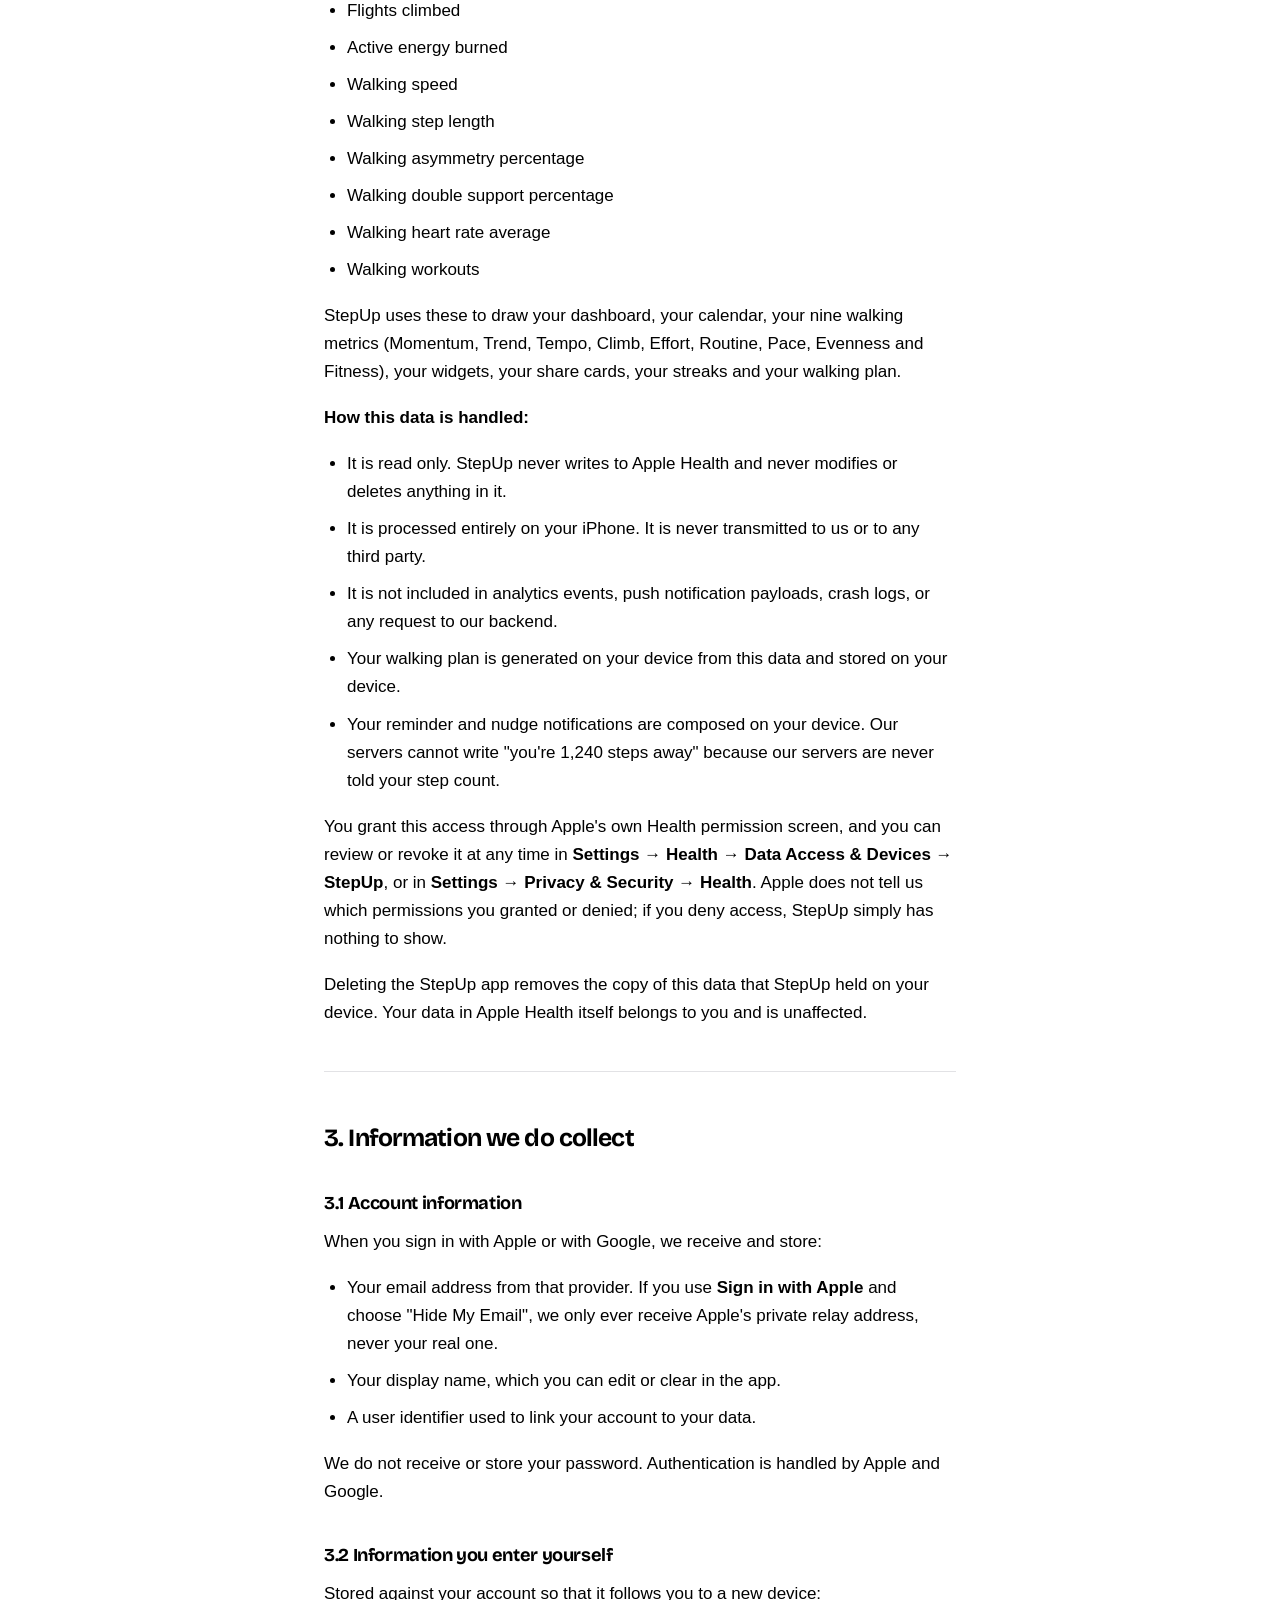
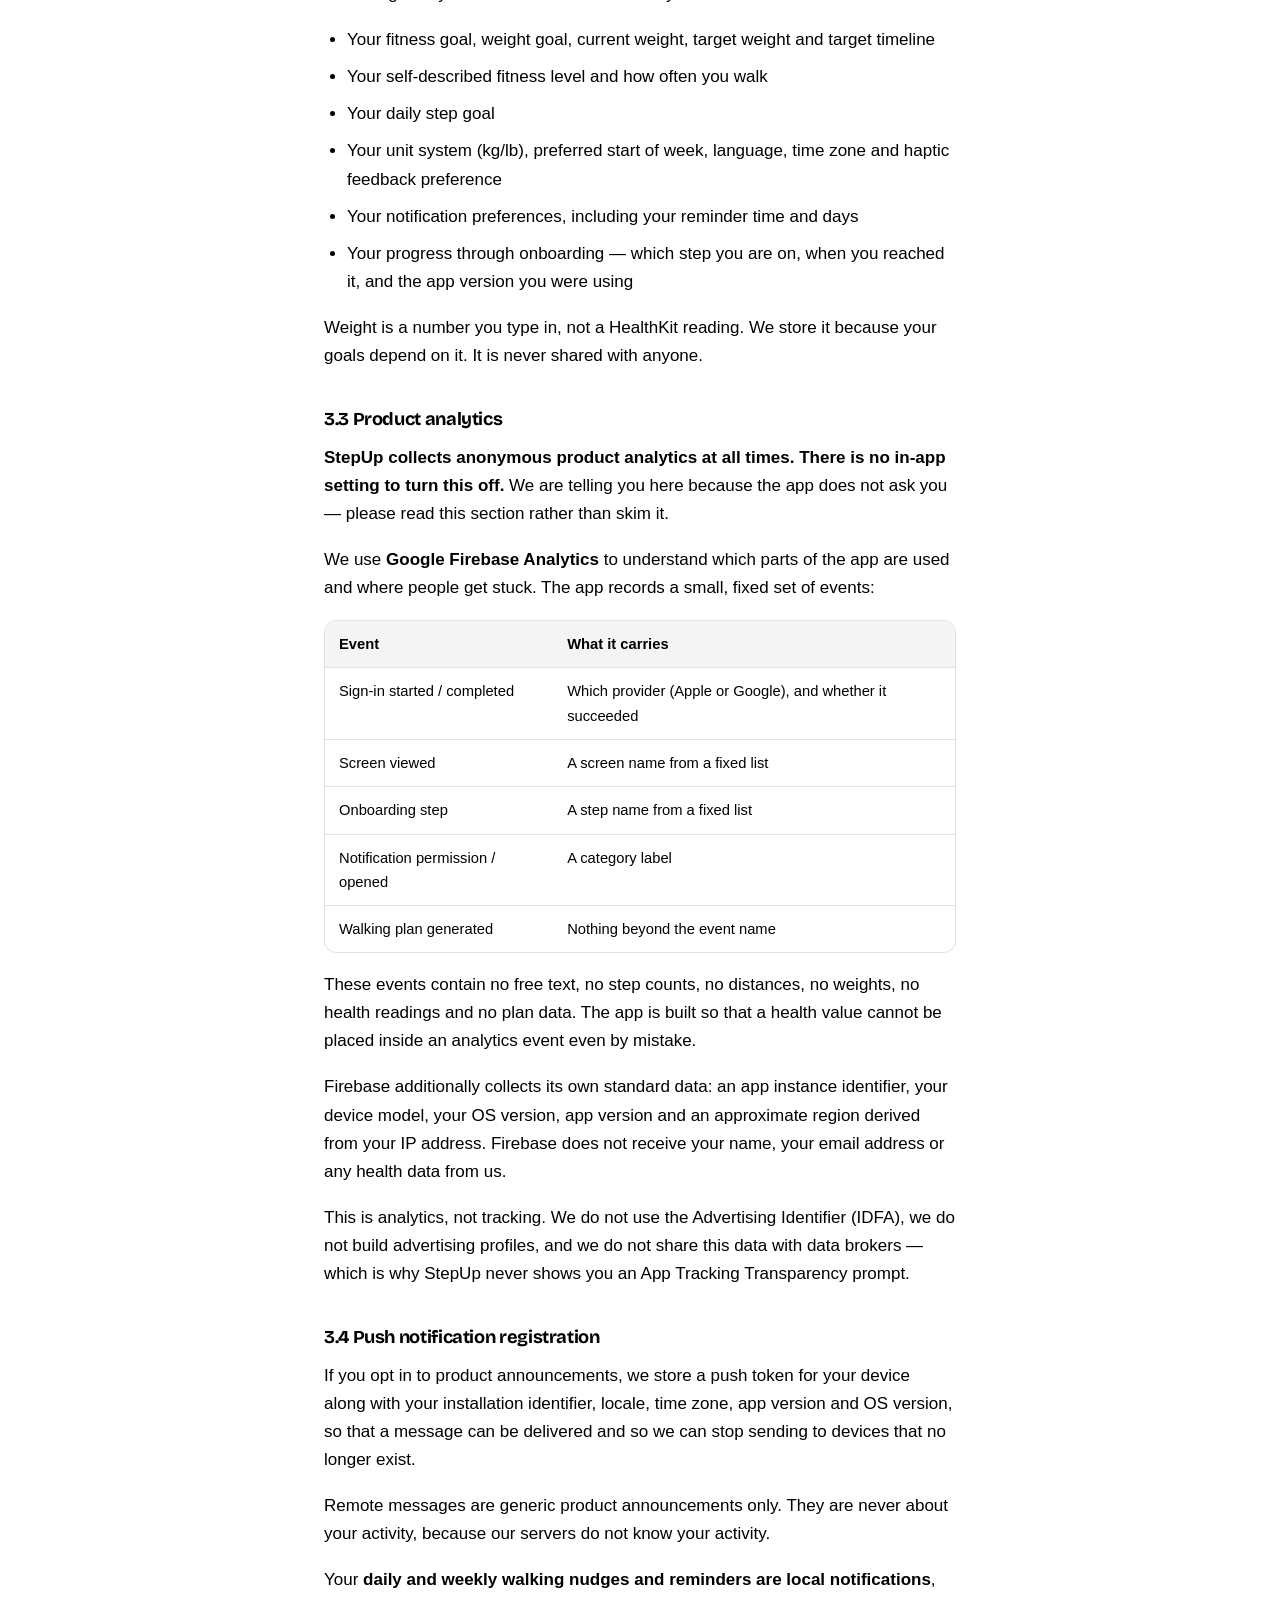
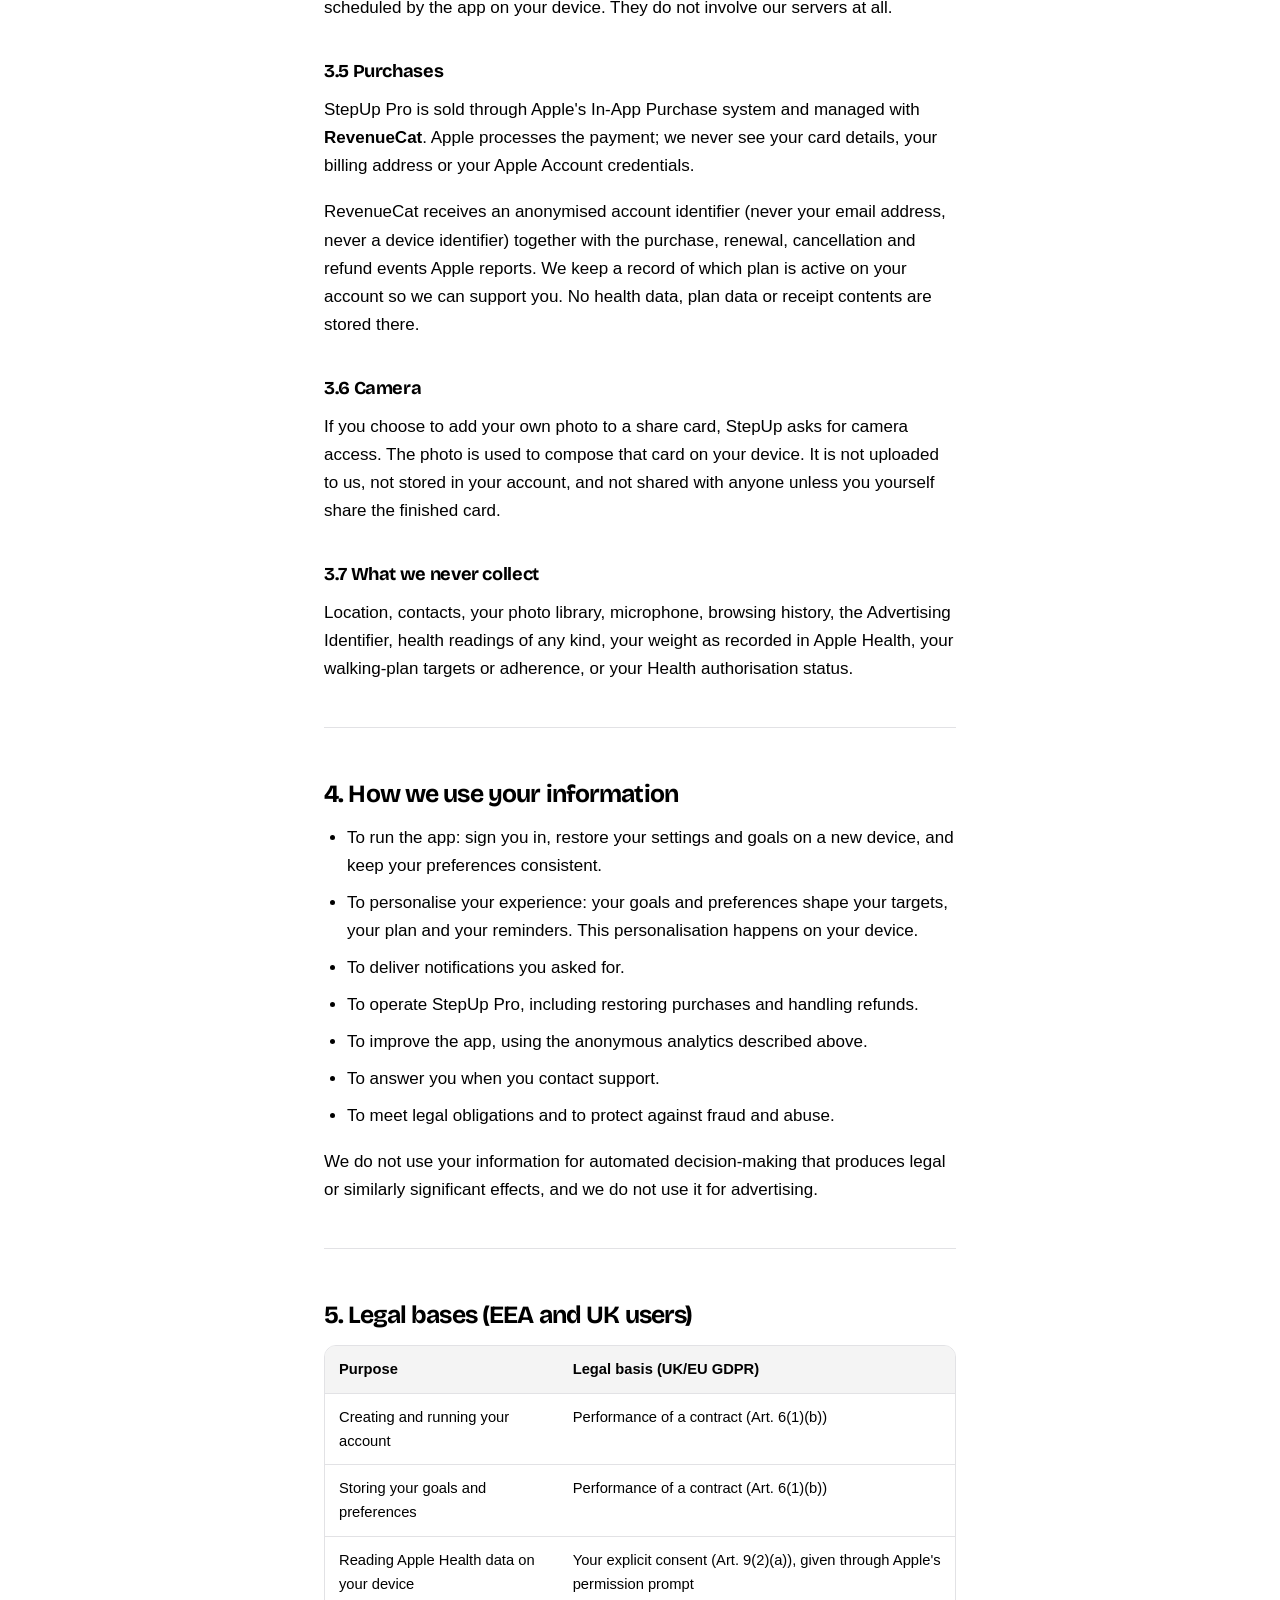
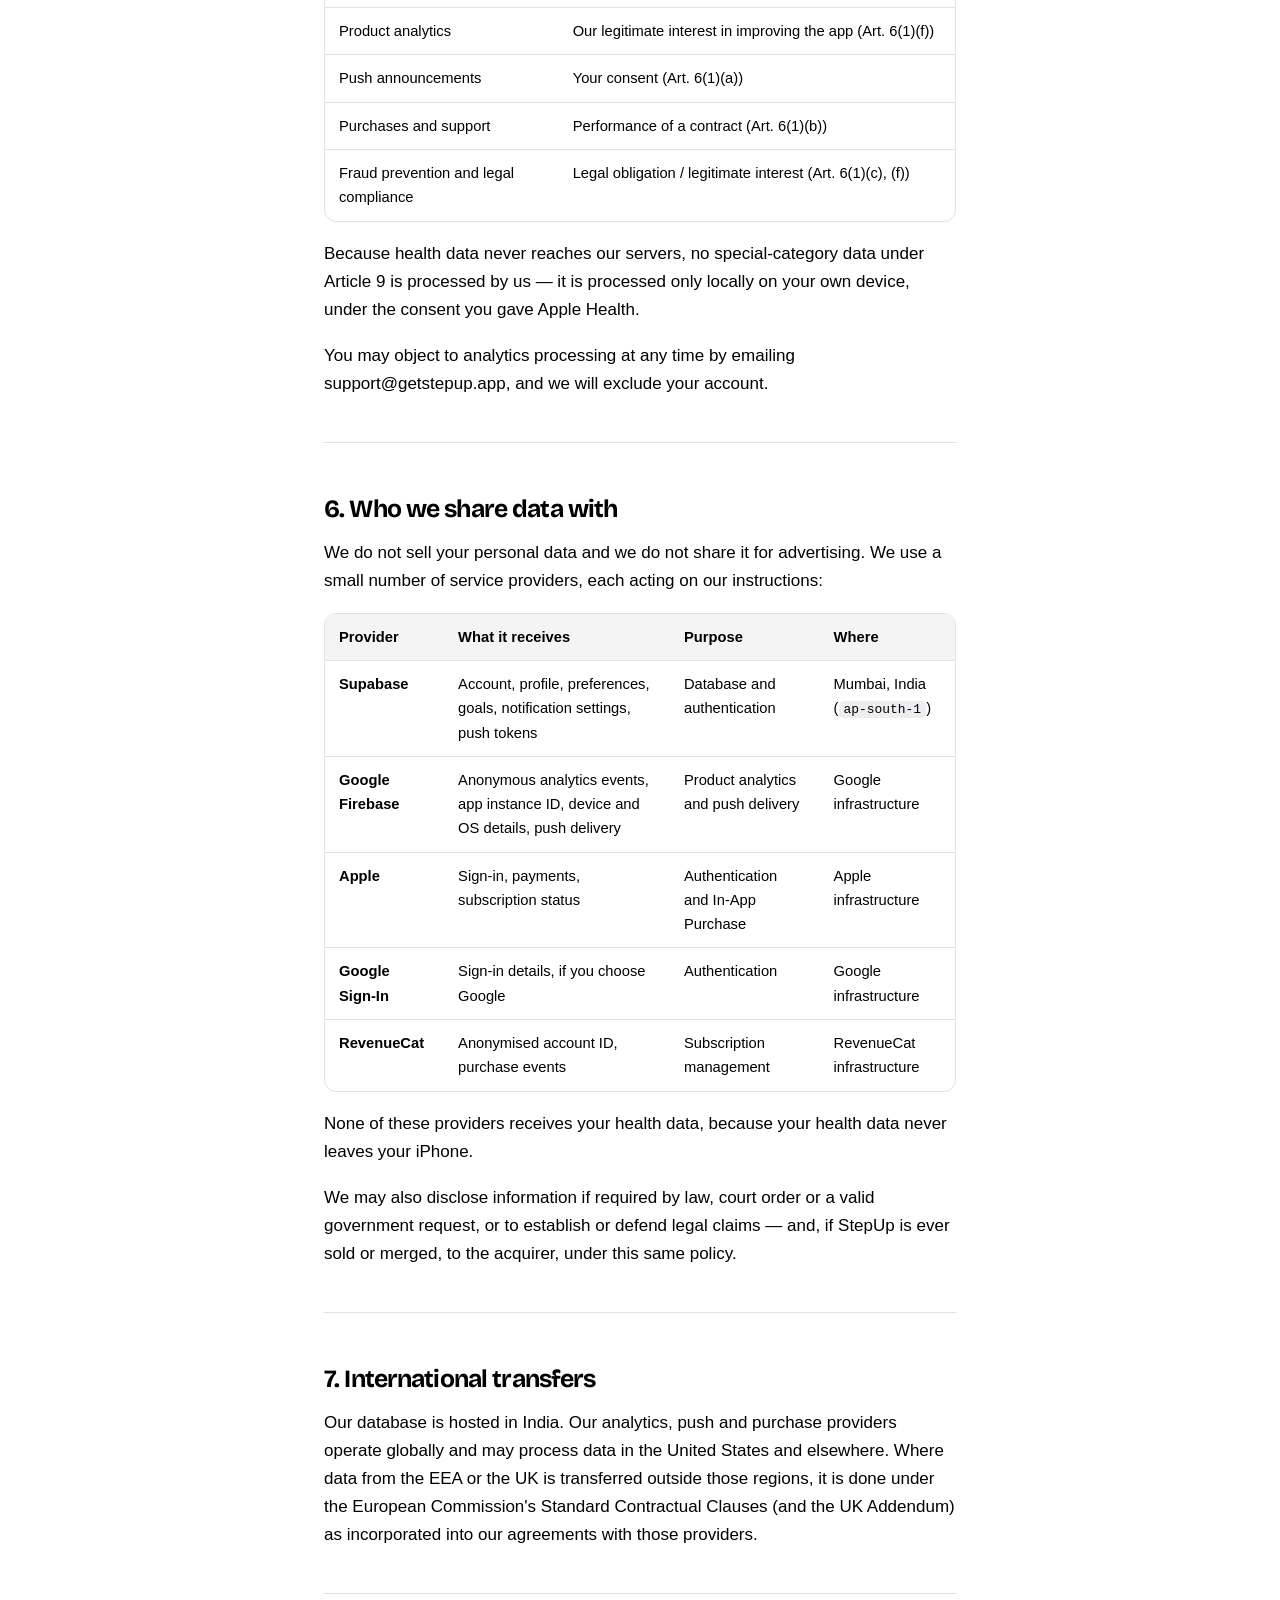
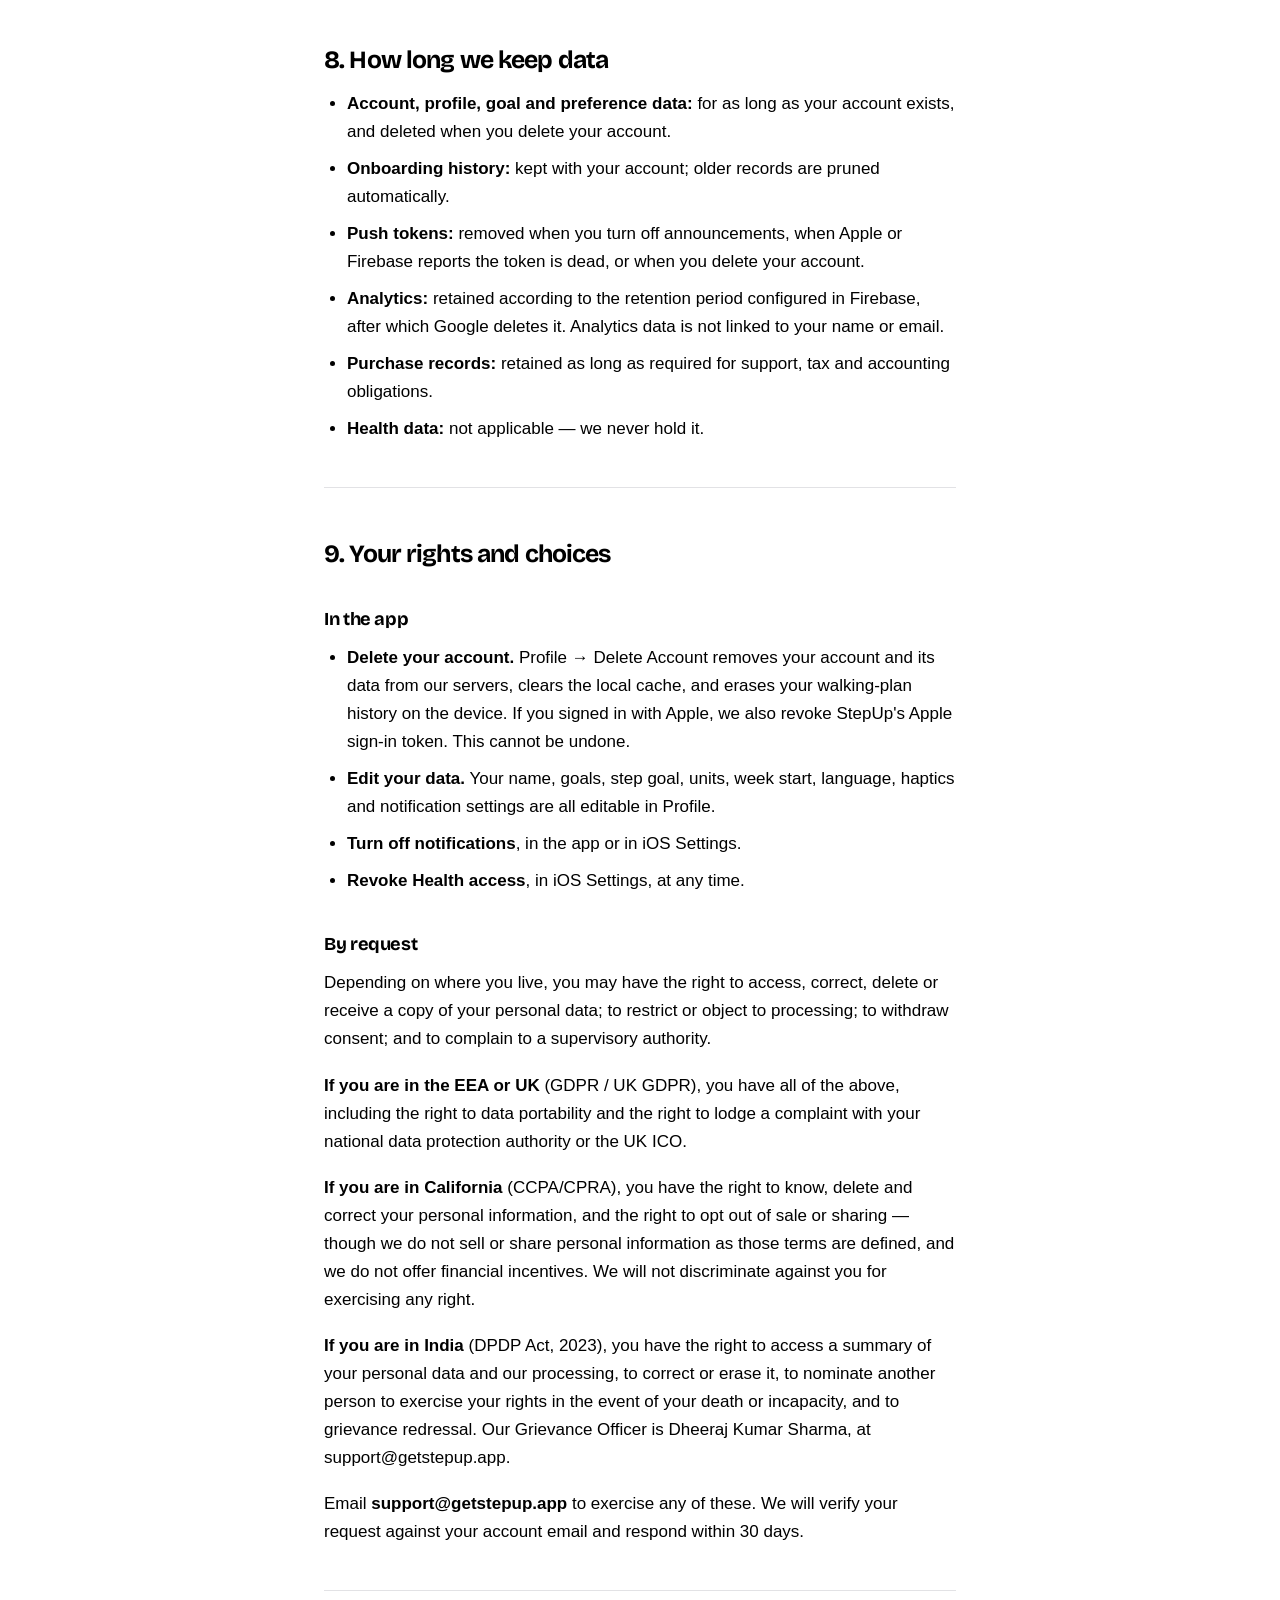
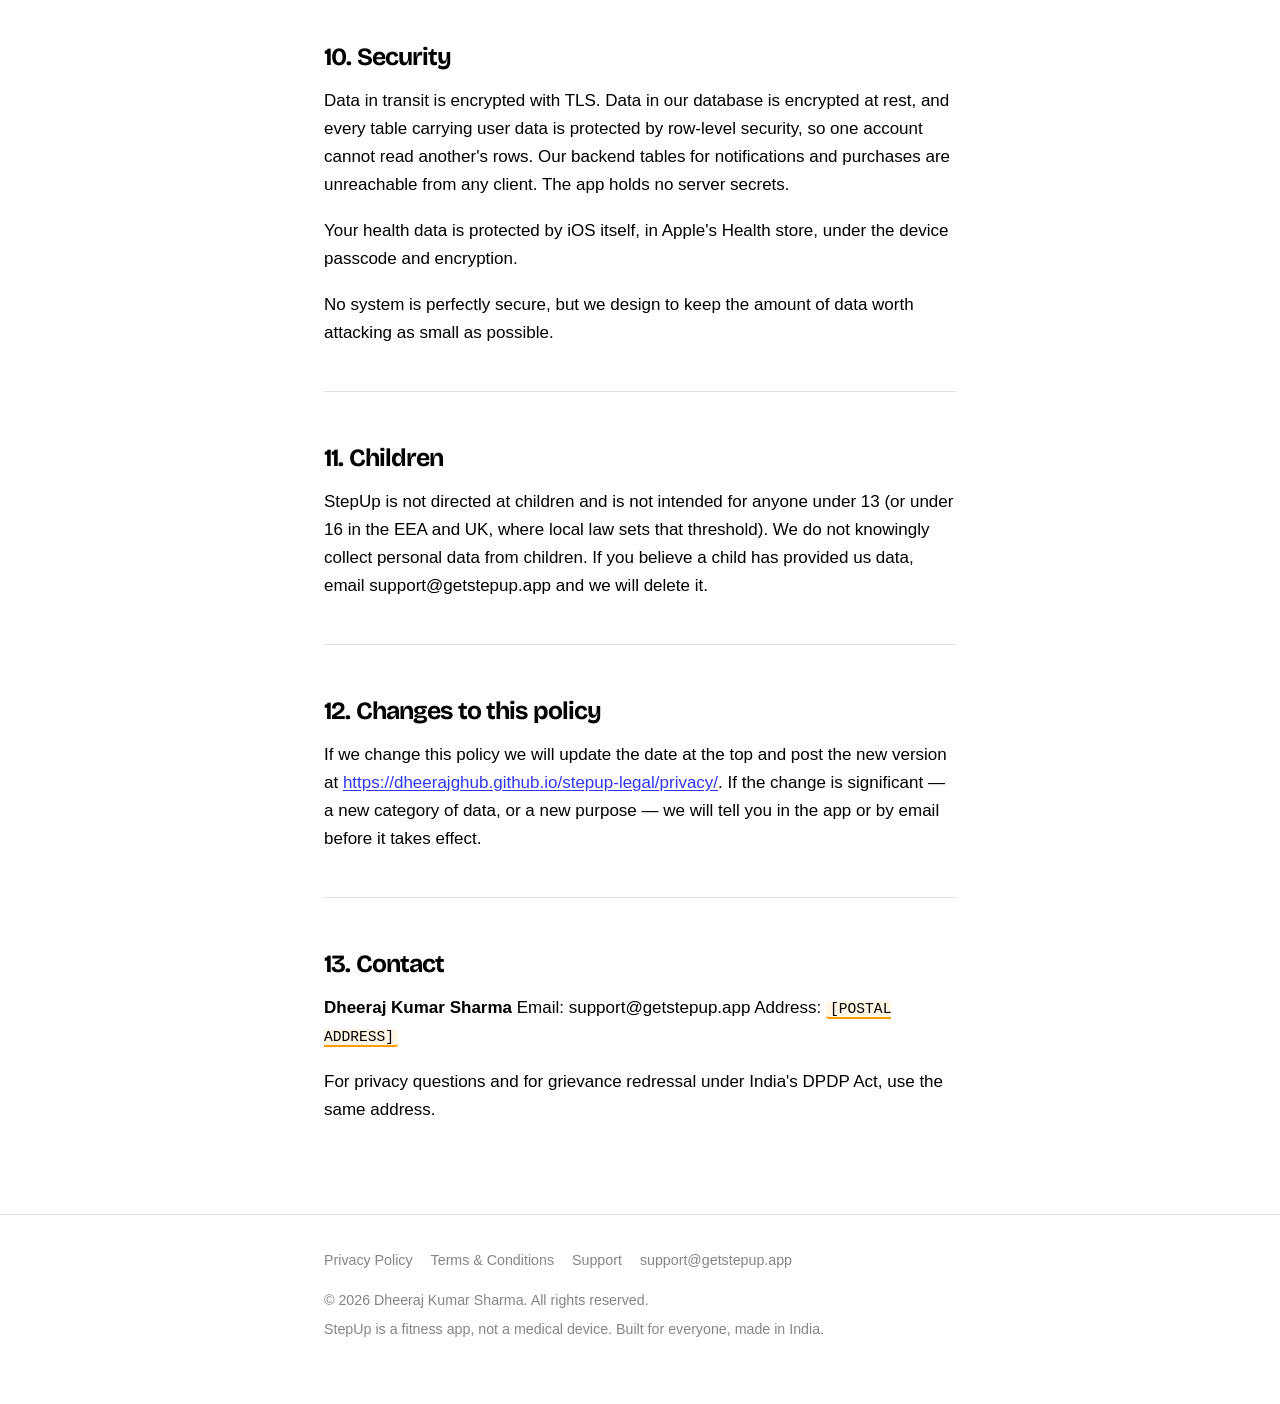
==== commit 7854ce85: "Fix rendering: autolink bare URLs, de-duplicate date stamp, unnumber TOC Verified in a browser: the " ====
--- a/privacy/index.html
+++ b/privacy/index.html
@@ -32,10 +32,9 @@
   <div class="doc-head">
     <h1>Privacy Policy</h1>
     <p class="stamp">Last updated: 22 September 2026 · Effective: 22 September 2026</p>
-    <div class="toc"><h2>On this page</h2><ol><li><a href="#1-the-short-version">1. The short version</a></li><li><a href="#2-health-and-fitness-data-stays-on-your-device">2. Health and fitness data (stays on your device)</a></li><li><a href="#3-information-we-do-collect">3. Information we do collect</a></li><li><a href="#4-how-we-use-your-information">4. How we use your information</a></li><li><a href="#5-legal-bases-eea-and-uk-users">5. Legal bases (EEA and UK users)</a></li><li><a href="#6-who-we-share-data-with">6. Who we share data with</a></li><li><a href="#7-international-transfers">7. International transfers</a></li><li><a href="#8-how-long-we-keep-data">8. How long we keep data</a></li><li><a href="#9-your-rights-and-choices">9. Your rights and choices</a></li><li><a href="#10-security">10. Security</a></li><li><a href="#11-children">11. Children</a></li><li><a href="#12-changes-to-this-policy">12. Changes to this policy</a></li><li><a href="#13-contact">13. Contact</a></li></ol></div>
+    <div class="toc"><h2>On this page</h2><ul><li><a href="#1-the-short-version">1. The short version</a></li><li><a href="#2-health-and-fitness-data-stays-on-your-device">2. Health and fitness data (stays on your device)</a></li><li><a href="#3-information-we-do-collect">3. Information we do collect</a></li><li><a href="#4-how-we-use-your-information">4. How we use your information</a></li><li><a href="#5-legal-bases-eea-and-uk-users">5. Legal bases (EEA and UK users)</a></li><li><a href="#6-who-we-share-data-with">6. Who we share data with</a></li><li><a href="#7-international-transfers">7. International transfers</a></li><li><a href="#8-how-long-we-keep-data">8. How long we keep data</a></li><li><a href="#9-your-rights-and-choices">9. Your rights and choices</a></li><li><a href="#10-security">10. Security</a></li><li><a href="#11-children">11. Children</a></li><li><a href="#12-changes-to-this-policy">12. Changes to this policy</a></li><li><a href="#13-contact">13. Contact</a></li></ul></div>
   </div>
   <article class="doc">
-<p><strong>Last updated: 22 September 2026</strong> <strong>Effective: 22 September 2026</strong></p>
 <p>StepUp is a step-tracking and walking app for iPhone. This policy explains what the app collects, what it deliberately does not collect, who it shares data with, and the choices you have.</p>
 <p>The app is published by <strong>Dheeraj Kumar Sharma</strong>, an individual based in India (&quot;we&quot;, &quot;us&quot;). For privacy purposes we are the data controller.</p>
 <ul><li><strong>Email:</strong> support@getstepup.app</li><li><strong>Postal address:</strong> <span class="placeholder">[POSTAL ADDRESS]</span></li></ul>
@@ -123,7 +122,7 @@
 <p>StepUp is not directed at children and is not intended for anyone under 13 (or under 16 in the EEA and UK, where local law sets that threshold). We do not knowingly collect personal data from children. If you believe a child has provided us data, email support@getstepup.app and we will delete it.</p>
 <hr>
 <h2 id="12-changes-to-this-policy">12. Changes to this policy</h2>
-<p>If we change this policy we will update the date at the top and post the new version at ../privacy/. If the change is significant — a new category of data, or a new purpose — we will tell you in the app or by email before it takes effect.</p>
+<p>If we change this policy we will update the date at the top and post the new version at <a href="../privacy/">https://dheerajghub.github.io/stepup-legal/privacy/</a>. If the change is significant — a new category of data, or a new purpose — we will tell you in the app or by email before it takes effect.</p>
 <hr>
 <h2 id="13-contact">13. Contact</h2>
 <p><strong>Dheeraj Kumar Sharma</strong> Email: support@getstepup.app Address: <span class="placeholder">[POSTAL ADDRESS]</span></p>
--- a/assets/style.css
+++ b/assets/style.css
@@ -234,12 +234,12 @@
   margin: 0 0 12px;
 }
 
-.toc ol { margin: 0; padding: 0 0 0 1.25em; columns: 2; column-gap: 28px; }
+.toc ul { margin: 0; padding: 0; list-style: none; columns: 2; column-gap: 28px; }
 .toc li { margin: 0 0 6px; font-size: .92rem; break-inside: avoid; }
 .toc a { color: var(--ink); text-decoration: none; }
 .toc a:hover { color: var(--accent); text-decoration: underline; }
 
-@media (max-width: 34rem) { .toc ol { columns: 1; } }
+@media (max-width: 34rem) { .toc ul { columns: 1; } }
 
 .doc { padding: 8px 0 72px; }
 
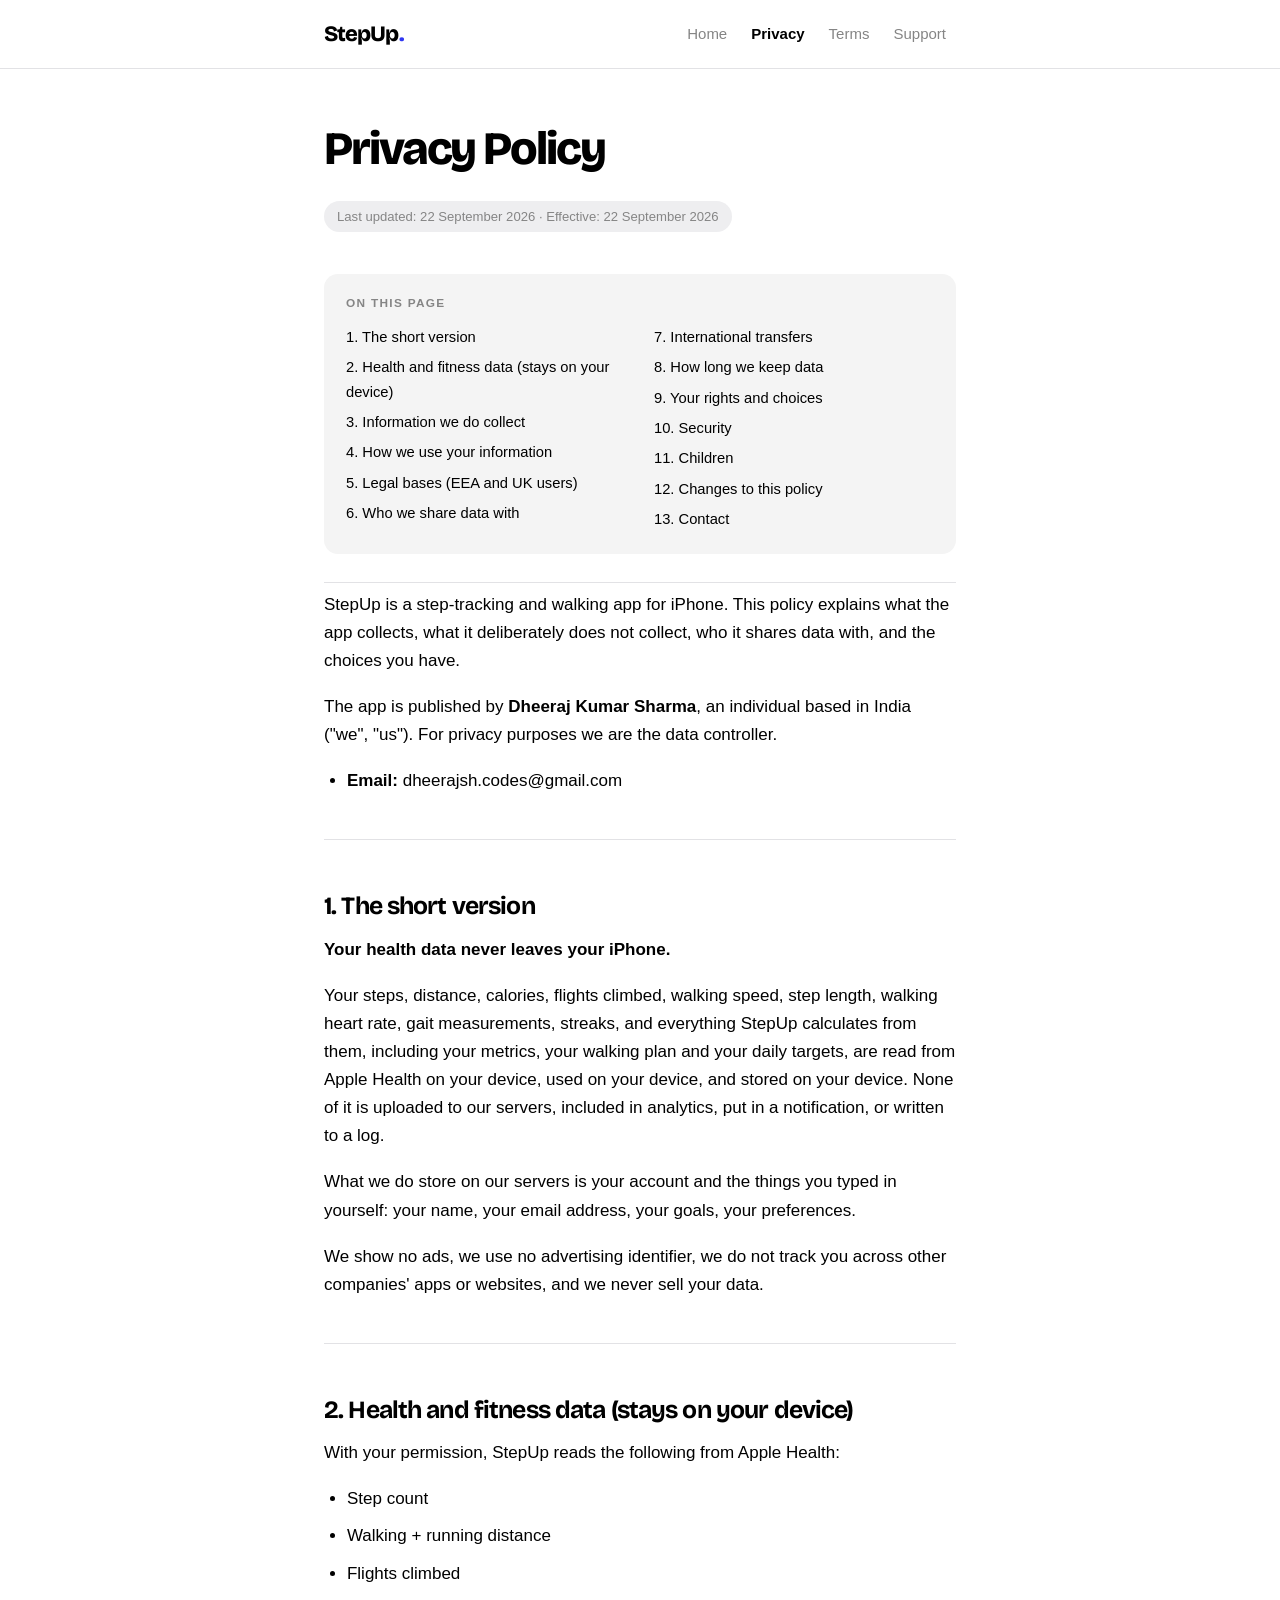
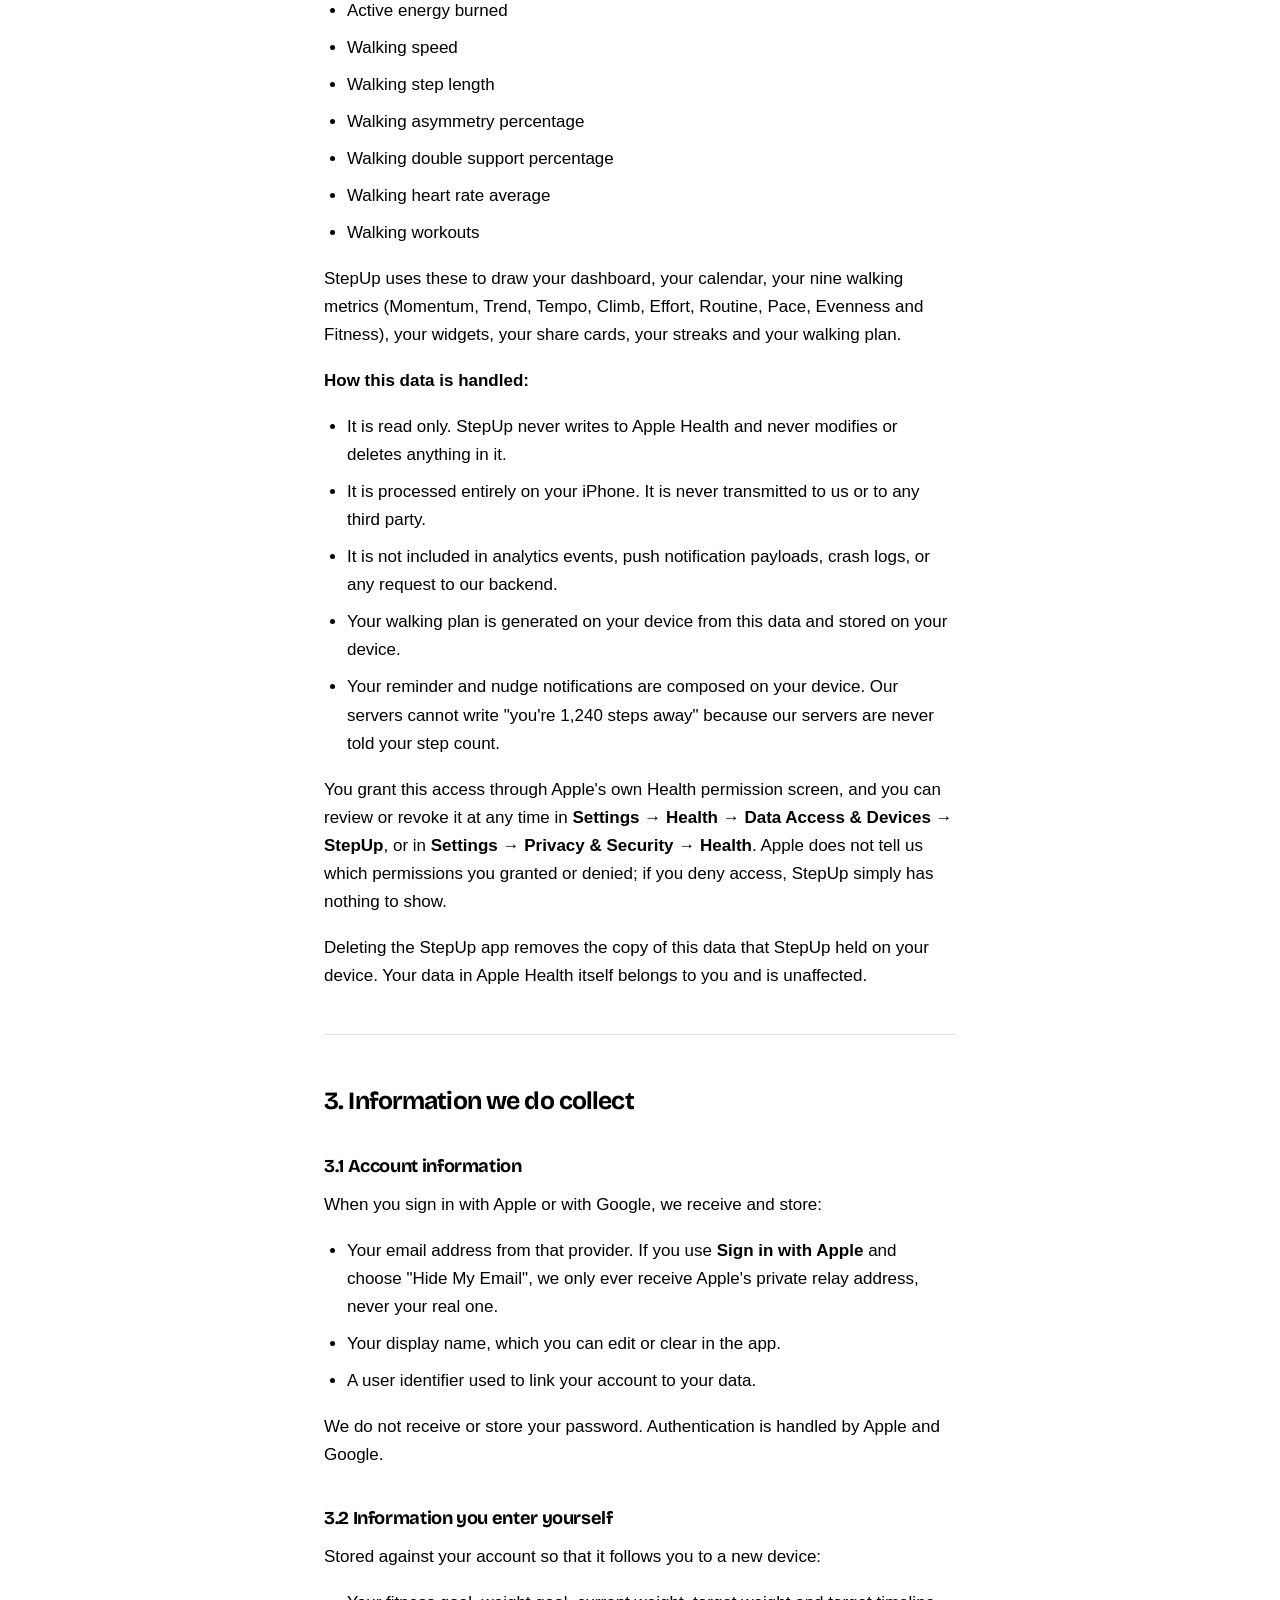
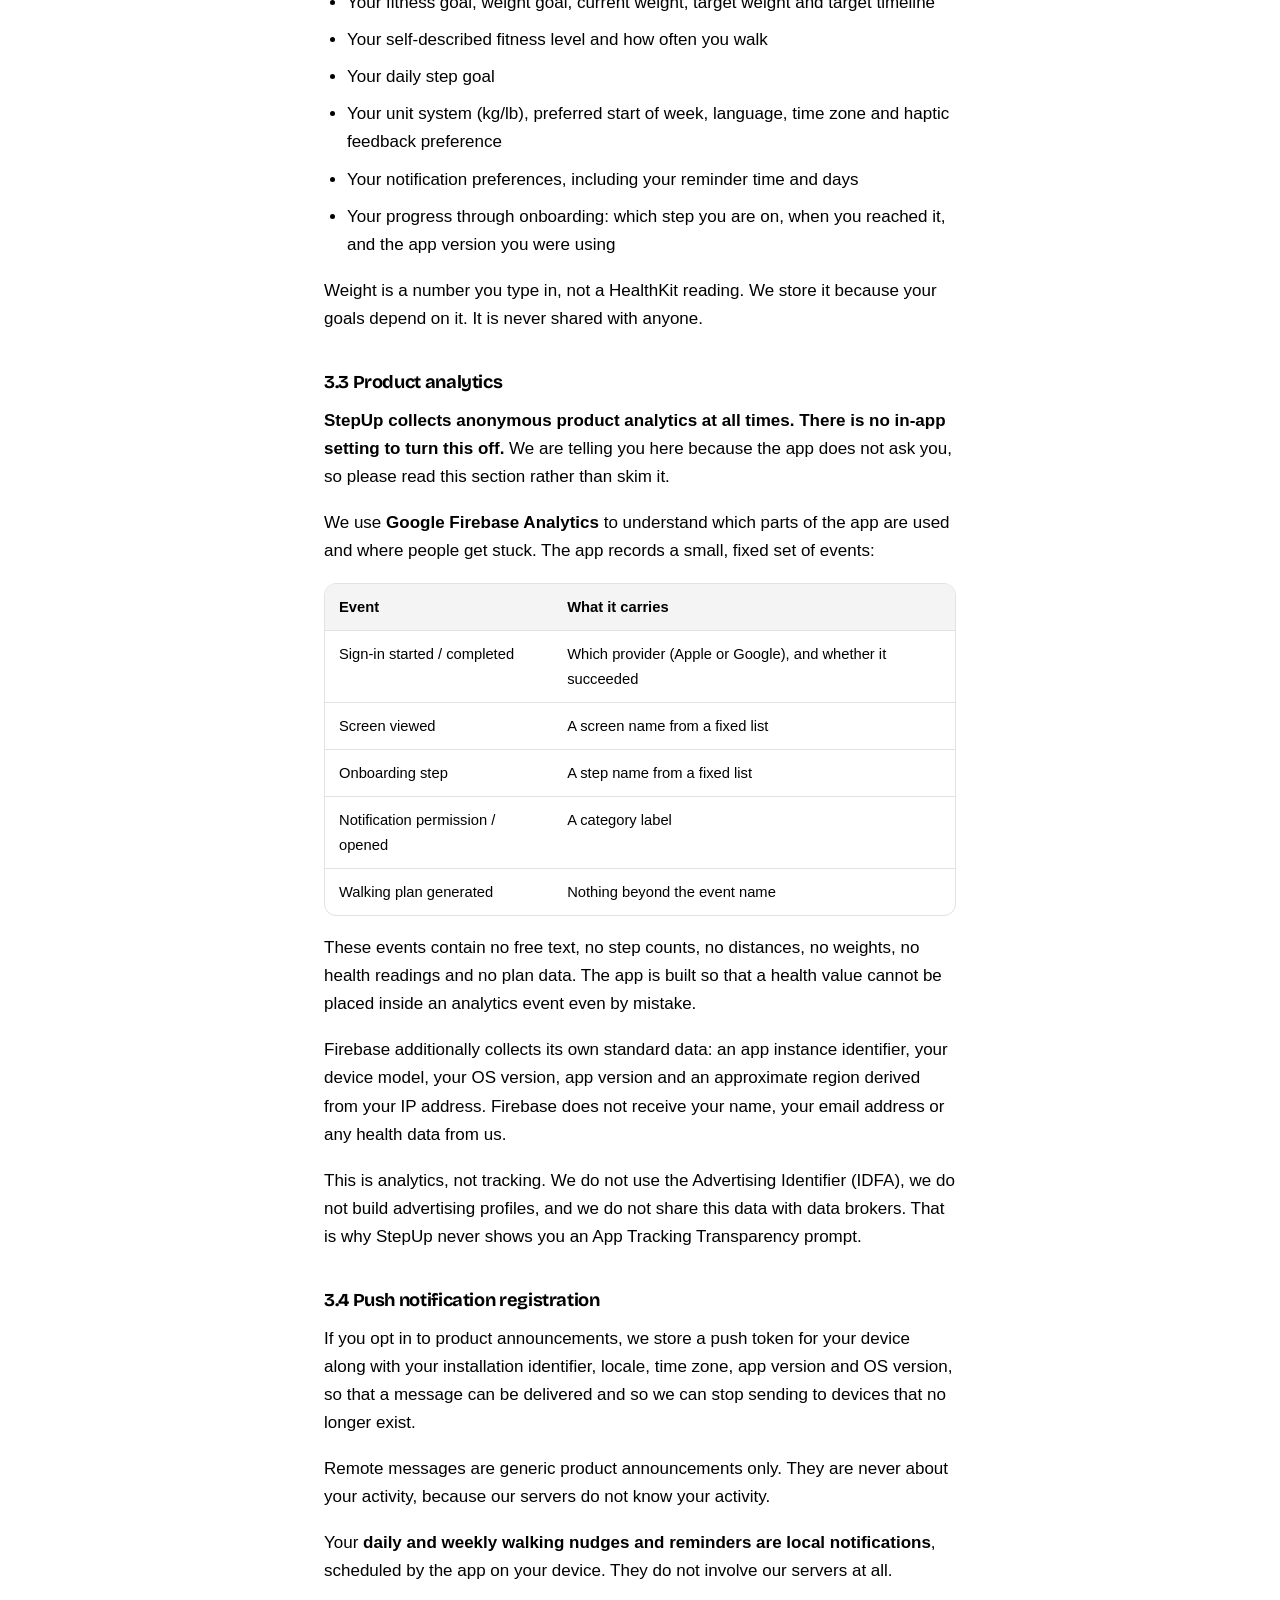
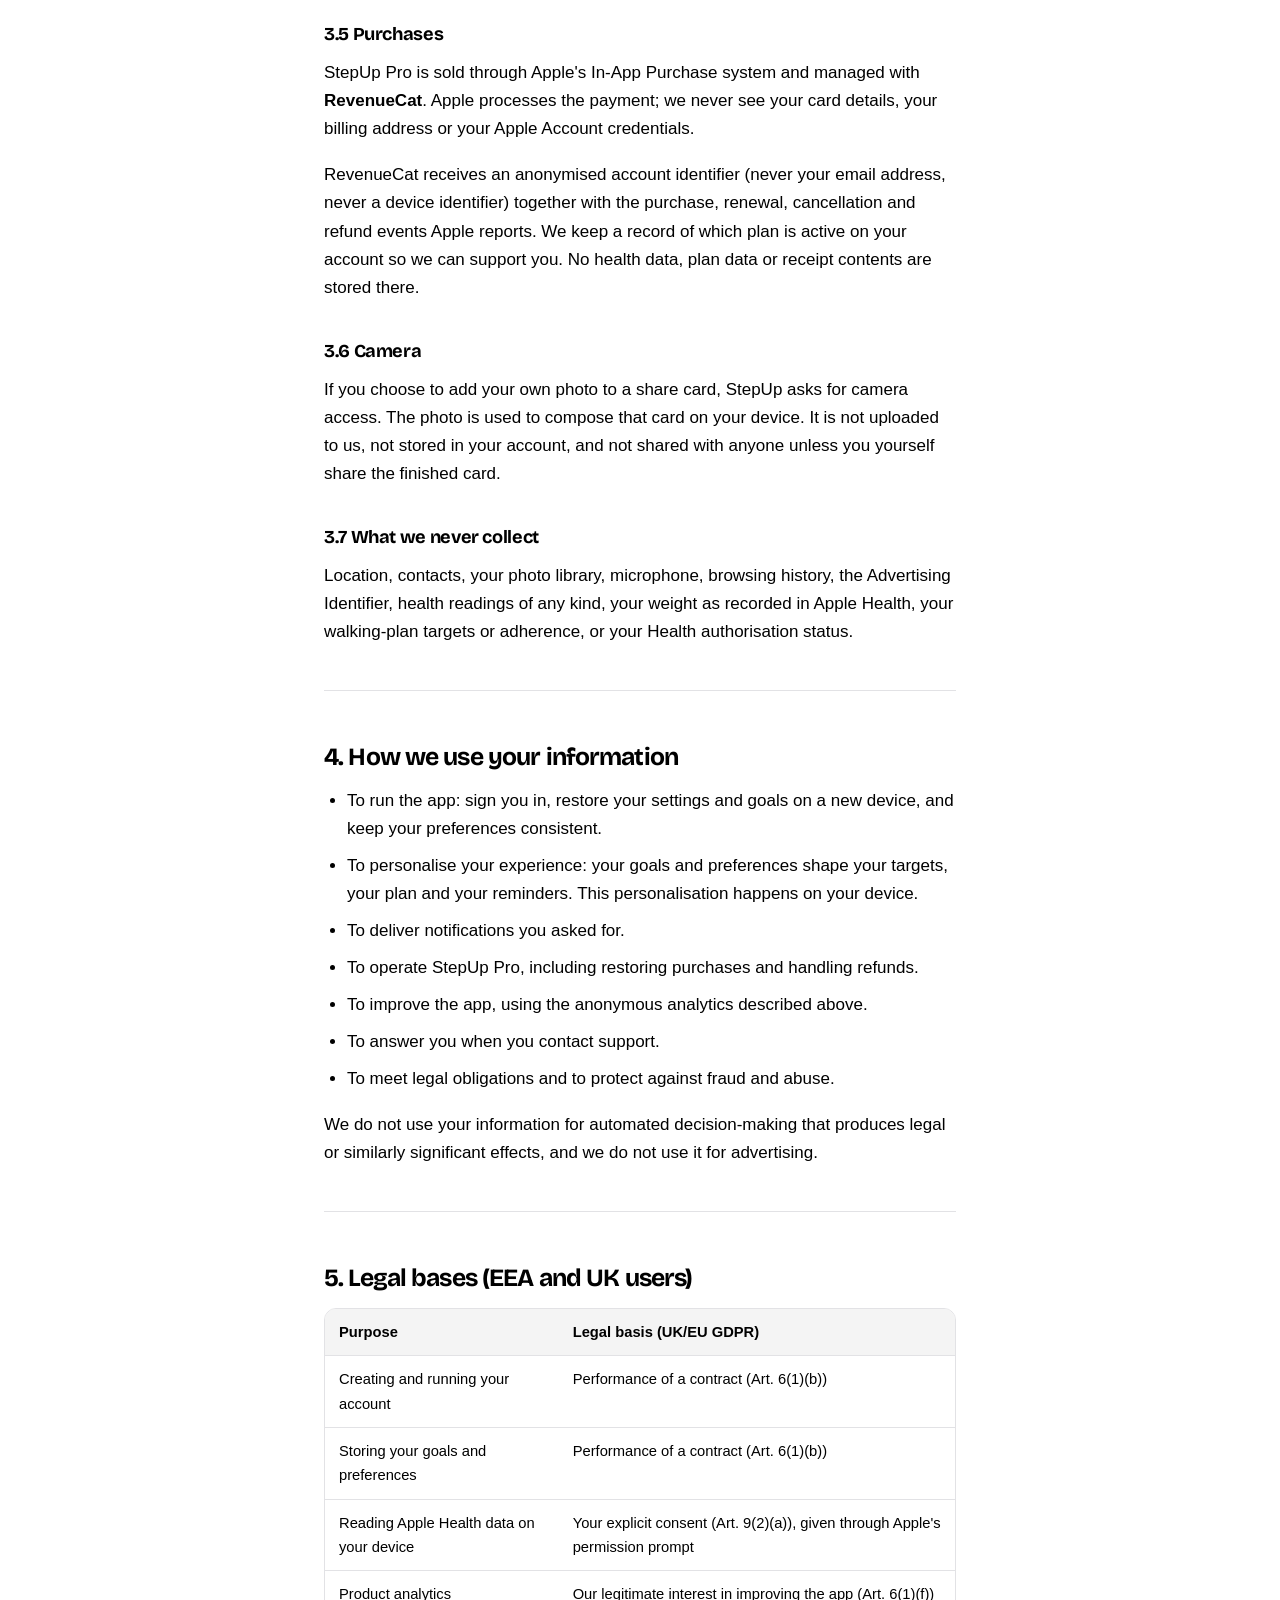
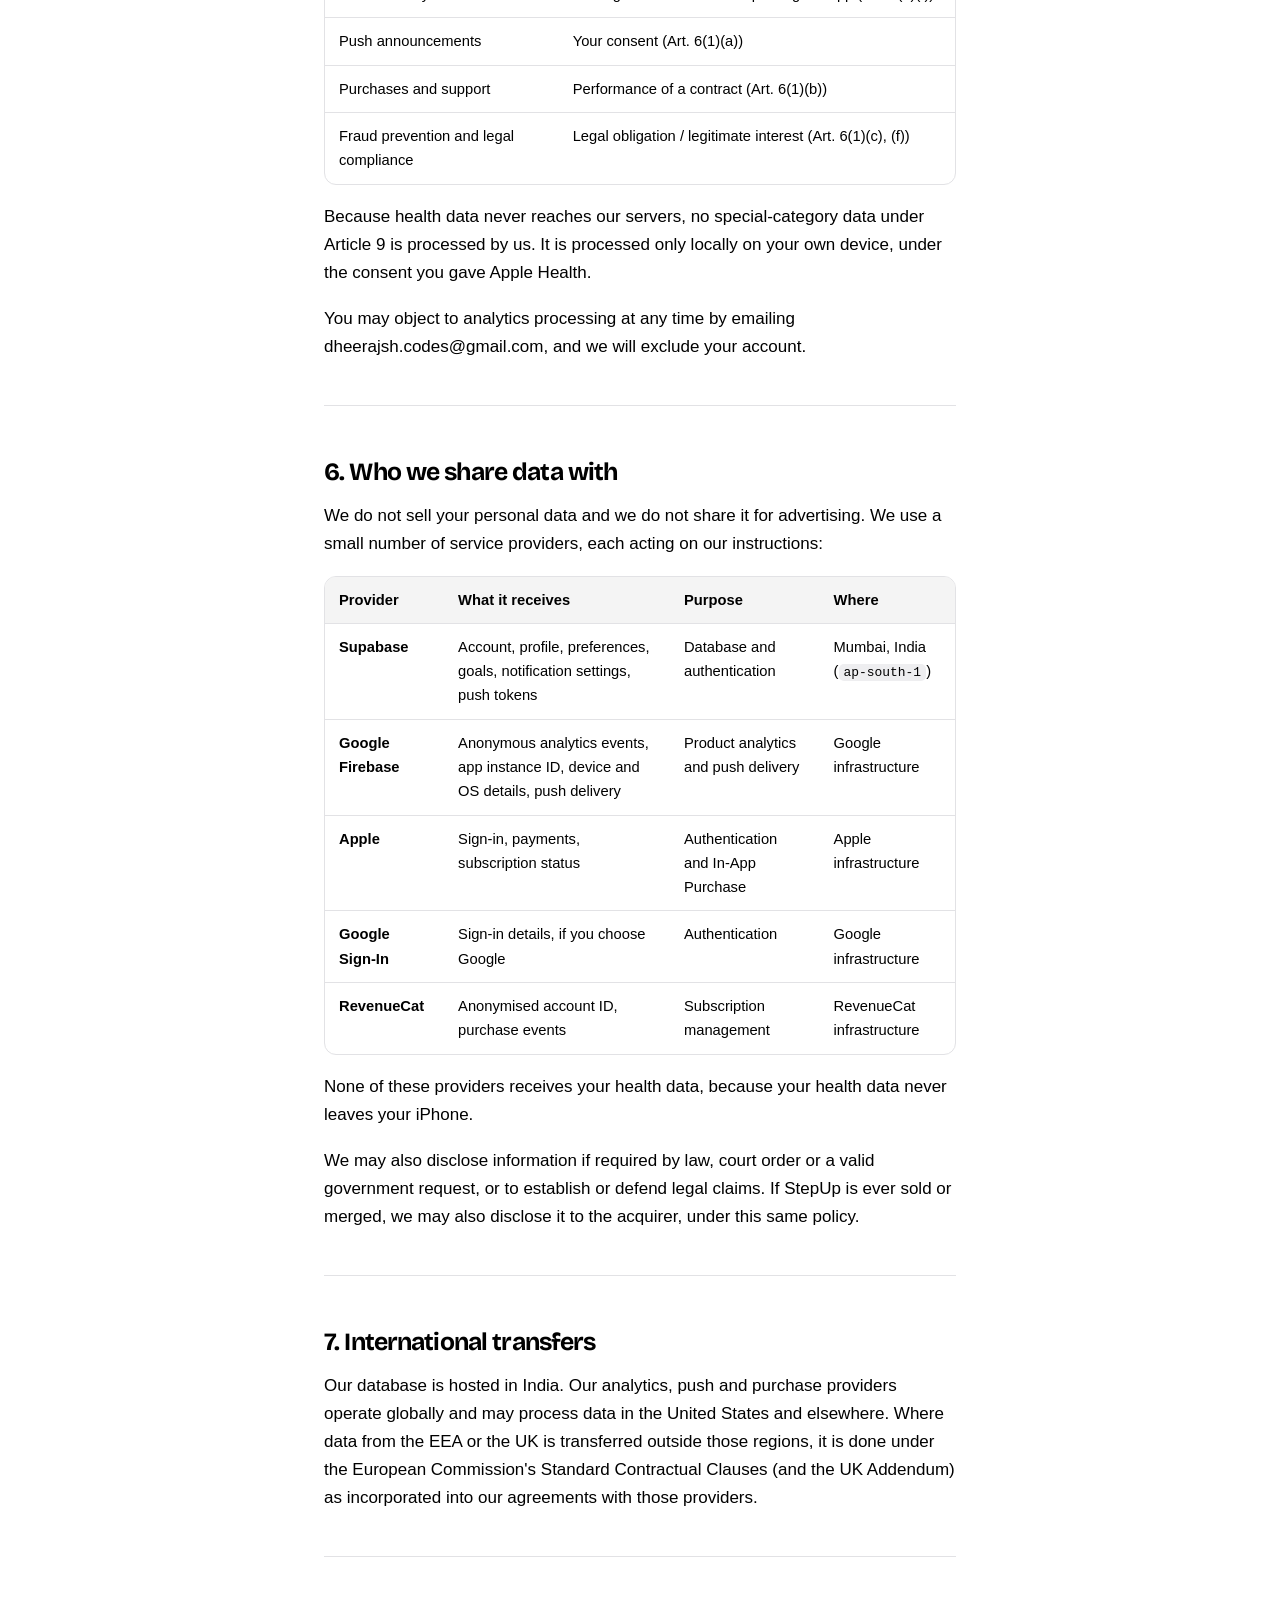
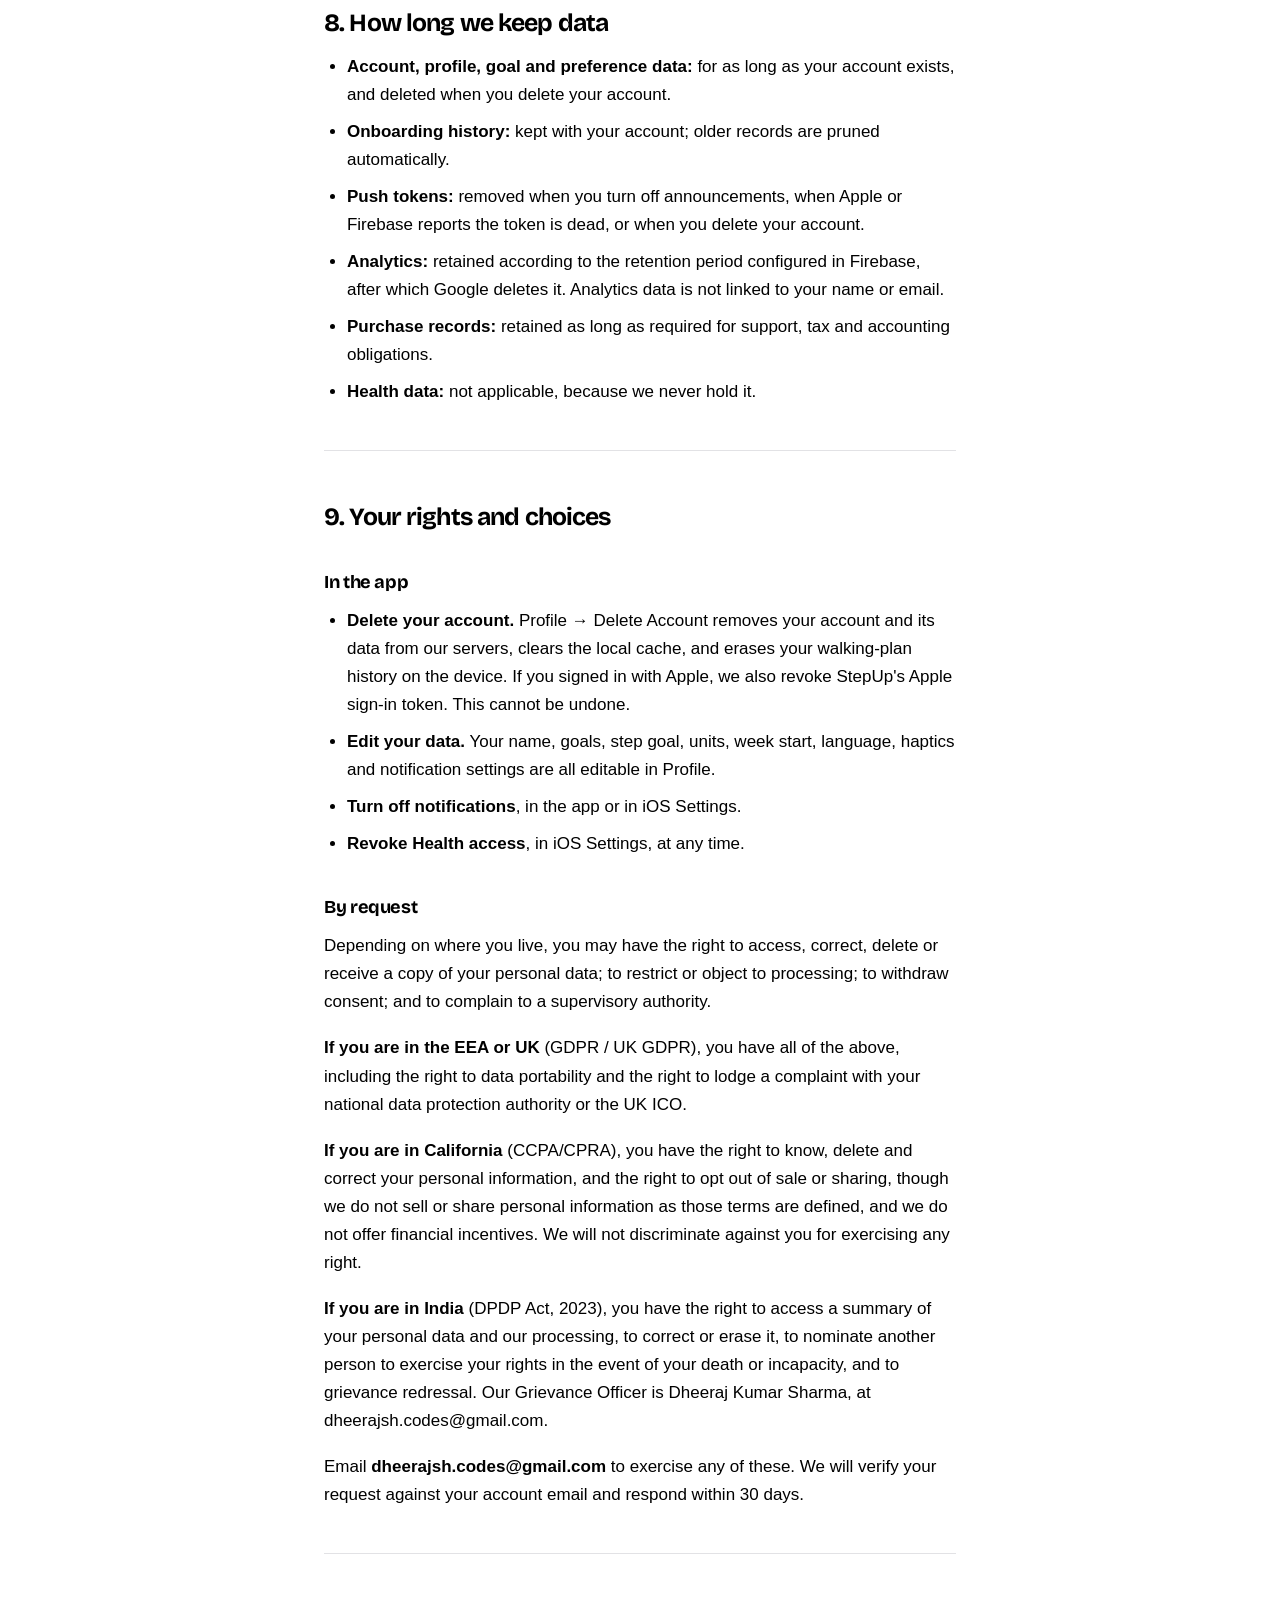
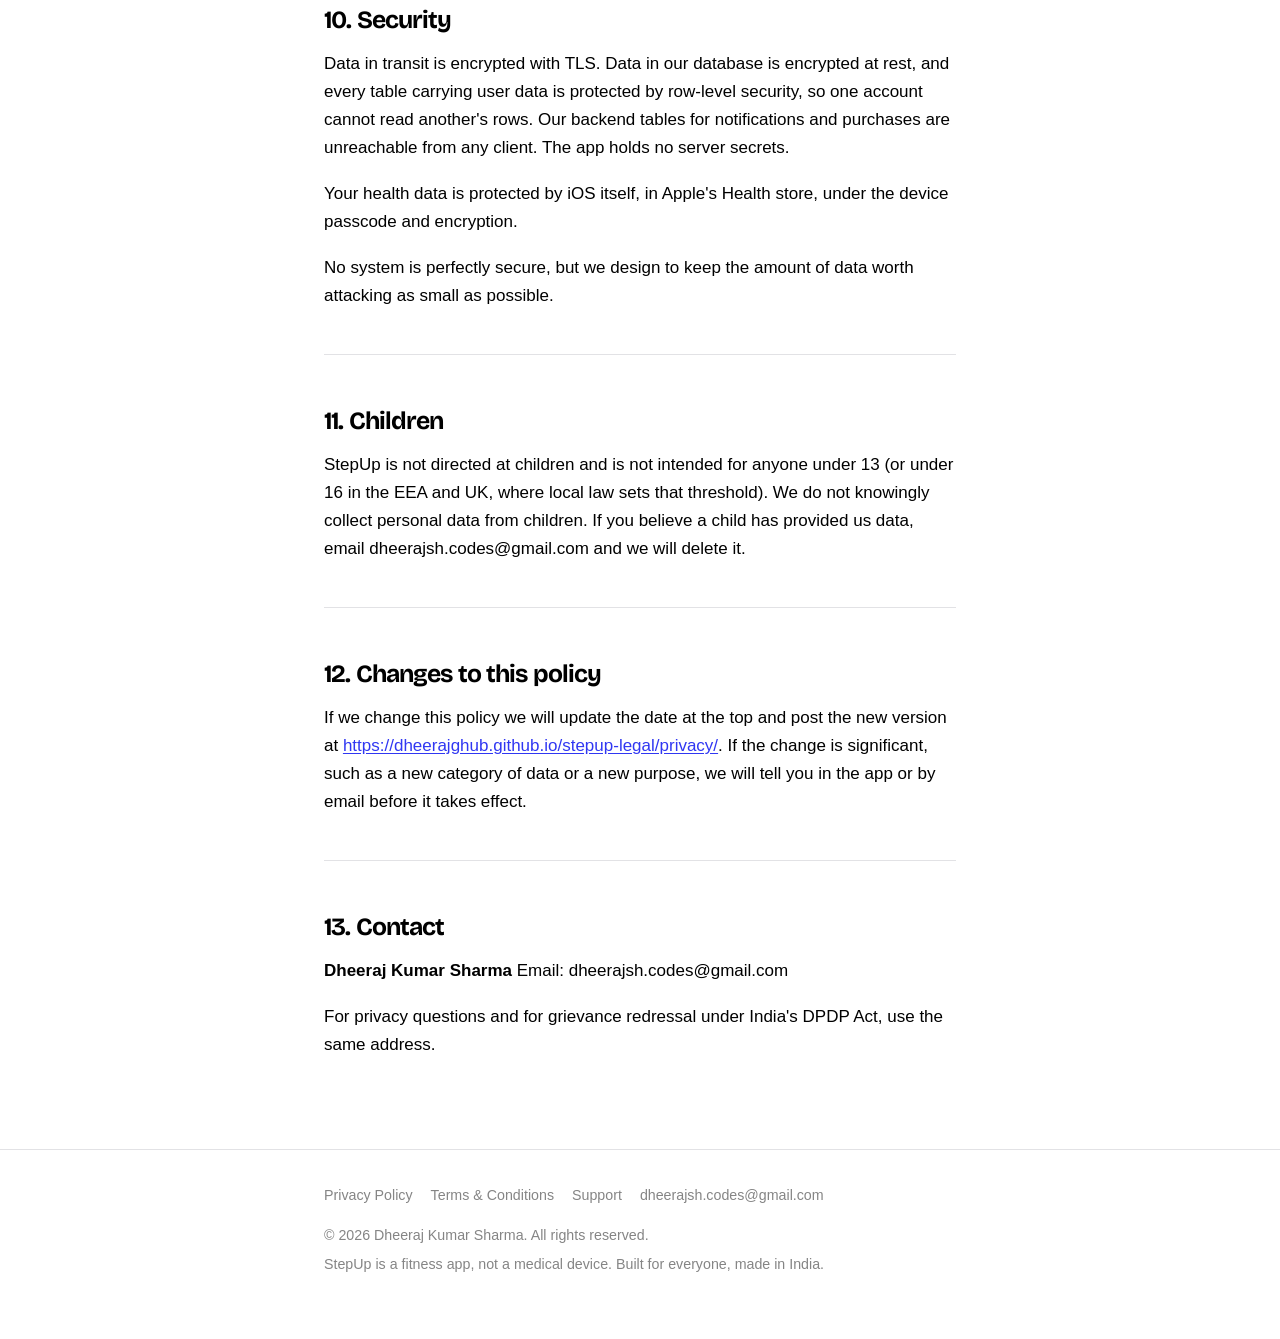
==== commit 152e5cfa: "Use dheerajsh.codes@gmail.com, drop the postal address, remove em dashes The contact address is now " ====
--- a/privacy/index.html
+++ b/privacy/index.html
@@ -37,11 +37,11 @@
   <article class="doc">
 <p>StepUp is a step-tracking and walking app for iPhone. This policy explains what the app collects, what it deliberately does not collect, who it shares data with, and the choices you have.</p>
 <p>The app is published by <strong>Dheeraj Kumar Sharma</strong>, an individual based in India (&quot;we&quot;, &quot;us&quot;). For privacy purposes we are the data controller.</p>
-<ul><li><strong>Email:</strong> support@getstepup.app</li><li><strong>Postal address:</strong> <span class="placeholder">[POSTAL ADDRESS]</span></li></ul>
+<ul><li><strong>Email:</strong> dheerajsh.codes@gmail.com</li></ul>
 <hr>
 <h2 id="1-the-short-version">1. The short version</h2>
 <p><strong>Your health data never leaves your iPhone.</strong></p>
-<p>Your steps, distance, calories, flights climbed, walking speed, step length, walking heart rate, gait measurements, streaks, and everything StepUp calculates from them — your metrics, your walking plan, your daily targets — are read from Apple Health on your device, used on your device, and stored on your device. None of it is uploaded to our servers, included in analytics, put in a notification, or written to a log.</p>
+<p>Your steps, distance, calories, flights climbed, walking speed, step length, walking heart rate, gait measurements, streaks, and everything StepUp calculates from them, including your metrics, your walking plan and your daily targets, are read from Apple Health on your device, used on your device, and stored on your device. None of it is uploaded to our servers, included in analytics, put in a notification, or written to a log.</p>
 <p>What we do store on our servers is your account and the things you typed in yourself: your name, your email address, your goals, your preferences.</p>
 <p>We show no ads, we use no advertising identifier, we do not track you across other companies&#x27; apps or websites, and we never sell your data.</p>
 <hr>
@@ -61,15 +61,15 @@
 <p>We do not receive or store your password. Authentication is handled by Apple and Google.</p>
 <h3 id="32-information-you-enter-yourself">3.2 Information you enter yourself</h3>
 <p>Stored against your account so that it follows you to a new device:</p>
-<ul><li>Your fitness goal, weight goal, current weight, target weight and target timeline</li><li>Your self-described fitness level and how often you walk</li><li>Your daily step goal</li><li>Your unit system (kg/lb), preferred start of week, language, time zone and haptic feedback preference</li><li>Your notification preferences, including your reminder time and days</li><li>Your progress through onboarding — which step you are on, when you reached it, and the app version you were using</li></ul>
+<ul><li>Your fitness goal, weight goal, current weight, target weight and target timeline</li><li>Your self-described fitness level and how often you walk</li><li>Your daily step goal</li><li>Your unit system (kg/lb), preferred start of week, language, time zone and haptic feedback preference</li><li>Your notification preferences, including your reminder time and days</li><li>Your progress through onboarding: which step you are on, when you reached it, and the app version you were using</li></ul>
 <p>Weight is a number you type in, not a HealthKit reading. We store it because your goals depend on it. It is never shared with anyone.</p>
 <h3 id="33-product-analytics">3.3 Product analytics</h3>
-<p><strong>StepUp collects anonymous product analytics at all times. There is no in-app setting to turn this off.</strong> We are telling you here because the app does not ask you — please read this section rather than skim it.</p>
+<p><strong>StepUp collects anonymous product analytics at all times. There is no in-app setting to turn this off.</strong> We are telling you here because the app does not ask you, so please read this section rather than skim it.</p>
 <p>We use <strong>Google Firebase Analytics</strong> to understand which parts of the app are used and where people get stuck. The app records a small, fixed set of events:</p>
 <div class="table-scroll"><table><thead><tr><th>Event</th><th>What it carries</th></tr></thead><tbody><tr><td>Sign-in started / completed</td><td>Which provider (Apple or Google), and whether it succeeded</td></tr><tr><td>Screen viewed</td><td>A screen name from a fixed list</td></tr><tr><td>Onboarding step</td><td>A step name from a fixed list</td></tr><tr><td>Notification permission / opened</td><td>A category label</td></tr><tr><td>Walking plan generated</td><td>Nothing beyond the event name</td></tr></tbody></table></div>
 <p>These events contain no free text, no step counts, no distances, no weights, no health readings and no plan data. The app is built so that a health value cannot be placed inside an analytics event even by mistake.</p>
 <p>Firebase additionally collects its own standard data: an app instance identifier, your device model, your OS version, app version and an approximate region derived from your IP address. Firebase does not receive your name, your email address or any health data from us.</p>
-<p>This is analytics, not tracking. We do not use the Advertising Identifier (IDFA), we do not build advertising profiles, and we do not share this data with data brokers — which is why StepUp never shows you an App Tracking Transparency prompt.</p>
+<p>This is analytics, not tracking. We do not use the Advertising Identifier (IDFA), we do not build advertising profiles, and we do not share this data with data brokers. That is why StepUp never shows you an App Tracking Transparency prompt.</p>
 <h3 id="34-push-notification-registration">3.4 Push notification registration</h3>
 <p>If you opt in to product announcements, we store a push token for your device along with your installation identifier, locale, time zone, app version and OS version, so that a message can be delivered and so we can stop sending to devices that no longer exist.</p>
 <p>Remote messages are generic product announcements only. They are never about your activity, because our servers do not know your activity.</p>
@@ -88,20 +88,20 @@
 <hr>
 <h2 id="5-legal-bases-eea-and-uk-users">5. Legal bases (EEA and UK users)</h2>
 <div class="table-scroll"><table><thead><tr><th>Purpose</th><th>Legal basis (UK/EU GDPR)</th></tr></thead><tbody><tr><td>Creating and running your account</td><td>Performance of a contract (Art. 6(1)(b))</td></tr><tr><td>Storing your goals and preferences</td><td>Performance of a contract (Art. 6(1)(b))</td></tr><tr><td>Reading Apple Health data on your device</td><td>Your explicit consent (Art. 9(2)(a)), given through Apple&#x27;s permission prompt</td></tr><tr><td>Product analytics</td><td>Our legitimate interest in improving the app (Art. 6(1)(f))</td></tr><tr><td>Push announcements</td><td>Your consent (Art. 6(1)(a))</td></tr><tr><td>Purchases and support</td><td>Performance of a contract (Art. 6(1)(b))</td></tr><tr><td>Fraud prevention and legal compliance</td><td>Legal obligation / legitimate interest (Art. 6(1)(c), (f))</td></tr></tbody></table></div>
-<p>Because health data never reaches our servers, no special-category data under Article 9 is processed by us — it is processed only locally on your own device, under the consent you gave Apple Health.</p>
-<p>You may object to analytics processing at any time by emailing support@getstepup.app, and we will exclude your account.</p>
+<p>Because health data never reaches our servers, no special-category data under Article 9 is processed by us. It is processed only locally on your own device, under the consent you gave Apple Health.</p>
+<p>You may object to analytics processing at any time by emailing dheerajsh.codes@gmail.com, and we will exclude your account.</p>
 <hr>
 <h2 id="6-who-we-share-data-with">6. Who we share data with</h2>
 <p>We do not sell your personal data and we do not share it for advertising. We use a small number of service providers, each acting on our instructions:</p>
 <div class="table-scroll"><table><thead><tr><th>Provider</th><th>What it receives</th><th>Purpose</th><th>Where</th></tr></thead><tbody><tr><td><strong>Supabase</strong></td><td>Account, profile, preferences, goals, notification settings, push tokens</td><td>Database and authentication</td><td>Mumbai, India (<code>ap-south-1</code>)</td></tr><tr><td><strong>Google Firebase</strong></td><td>Anonymous analytics events, app instance ID, device and OS details, push delivery</td><td>Product analytics and push delivery</td><td>Google infrastructure</td></tr><tr><td><strong>Apple</strong></td><td>Sign-in, payments, subscription status</td><td>Authentication and In-App Purchase</td><td>Apple infrastructure</td></tr><tr><td><strong>Google Sign-In</strong></td><td>Sign-in details, if you choose Google</td><td>Authentication</td><td>Google infrastructure</td></tr><tr><td><strong>RevenueCat</strong></td><td>Anonymised account ID, purchase events</td><td>Subscription management</td><td>RevenueCat infrastructure</td></tr></tbody></table></div>
 <p>None of these providers receives your health data, because your health data never leaves your iPhone.</p>
-<p>We may also disclose information if required by law, court order or a valid government request, or to establish or defend legal claims — and, if StepUp is ever sold or merged, to the acquirer, under this same policy.</p>
+<p>We may also disclose information if required by law, court order or a valid government request, or to establish or defend legal claims. If StepUp is ever sold or merged, we may also disclose it to the acquirer, under this same policy.</p>
 <hr>
 <h2 id="7-international-transfers">7. International transfers</h2>
 <p>Our database is hosted in India. Our analytics, push and purchase providers operate globally and may process data in the United States and elsewhere. Where data from the EEA or the UK is transferred outside those regions, it is done under the European Commission&#x27;s Standard Contractual Clauses (and the UK Addendum) as incorporated into our agreements with those providers.</p>
 <hr>
 <h2 id="8-how-long-we-keep-data">8. How long we keep data</h2>
-<ul><li><strong>Account, profile, goal and preference data:</strong> for as long as your account exists, and deleted when you delete your account.</li><li><strong>Onboarding history:</strong> kept with your account; older records are pruned automatically.</li><li><strong>Push tokens:</strong> removed when you turn off announcements, when Apple or Firebase reports the token is dead, or when you delete your account.</li><li><strong>Analytics:</strong> retained according to the retention period configured in Firebase, after which Google deletes it. Analytics data is not linked to your name or email.</li><li><strong>Purchase records:</strong> retained as long as required for support, tax and accounting obligations.</li><li><strong>Health data:</strong> not applicable — we never hold it.</li></ul>
+<ul><li><strong>Account, profile, goal and preference data:</strong> for as long as your account exists, and deleted when you delete your account.</li><li><strong>Onboarding history:</strong> kept with your account; older records are pruned automatically.</li><li><strong>Push tokens:</strong> removed when you turn off announcements, when Apple or Firebase reports the token is dead, or when you delete your account.</li><li><strong>Analytics:</strong> retained according to the retention period configured in Firebase, after which Google deletes it. Analytics data is not linked to your name or email.</li><li><strong>Purchase records:</strong> retained as long as required for support, tax and accounting obligations.</li><li><strong>Health data:</strong> not applicable, because we never hold it.</li></ul>
 <hr>
 <h2 id="9-your-rights-and-choices">9. Your rights and choices</h2>
 <h3 id="in-the-app">In the app</h3>
@@ -109,9 +109,9 @@
 <h3 id="by-request">By request</h3>
 <p>Depending on where you live, you may have the right to access, correct, delete or receive a copy of your personal data; to restrict or object to processing; to withdraw consent; and to complain to a supervisory authority.</p>
 <p><strong>If you are in the EEA or UK</strong> (GDPR / UK GDPR), you have all of the above, including the right to data portability and the right to lodge a complaint with your national data protection authority or the UK ICO.</p>
-<p><strong>If you are in California</strong> (CCPA/CPRA), you have the right to know, delete and correct your personal information, and the right to opt out of sale or sharing — though we do not sell or share personal information as those terms are defined, and we do not offer financial incentives. We will not discriminate against you for exercising any right.</p>
-<p><strong>If you are in India</strong> (DPDP Act, 2023), you have the right to access a summary of your personal data and our processing, to correct or erase it, to nominate another person to exercise your rights in the event of your death or incapacity, and to grievance redressal. Our Grievance Officer is Dheeraj Kumar Sharma, at support@getstepup.app.</p>
-<p>Email <strong>support@getstepup.app</strong> to exercise any of these. We will verify your request against your account email and respond within 30 days.</p>
+<p><strong>If you are in California</strong> (CCPA/CPRA), you have the right to know, delete and correct your personal information, and the right to opt out of sale or sharing, though we do not sell or share personal information as those terms are defined, and we do not offer financial incentives. We will not discriminate against you for exercising any right.</p>
+<p><strong>If you are in India</strong> (DPDP Act, 2023), you have the right to access a summary of your personal data and our processing, to correct or erase it, to nominate another person to exercise your rights in the event of your death or incapacity, and to grievance redressal. Our Grievance Officer is Dheeraj Kumar Sharma, at dheerajsh.codes@gmail.com.</p>
+<p>Email <strong>dheerajsh.codes@gmail.com</strong> to exercise any of these. We will verify your request against your account email and respond within 30 days.</p>
 <hr>
 <h2 id="10-security">10. Security</h2>
 <p>Data in transit is encrypted with TLS. Data in our database is encrypted at rest, and every table carrying user data is protected by row-level security, so one account cannot read another&#x27;s rows. Our backend tables for notifications and purchases are unreachable from any client. The app holds no server secrets.</p>
@@ -119,13 +119,13 @@
 <p>No system is perfectly secure, but we design to keep the amount of data worth attacking as small as possible.</p>
 <hr>
 <h2 id="11-children">11. Children</h2>
-<p>StepUp is not directed at children and is not intended for anyone under 13 (or under 16 in the EEA and UK, where local law sets that threshold). We do not knowingly collect personal data from children. If you believe a child has provided us data, email support@getstepup.app and we will delete it.</p>
+<p>StepUp is not directed at children and is not intended for anyone under 13 (or under 16 in the EEA and UK, where local law sets that threshold). We do not knowingly collect personal data from children. If you believe a child has provided us data, email dheerajsh.codes@gmail.com and we will delete it.</p>
 <hr>
 <h2 id="12-changes-to-this-policy">12. Changes to this policy</h2>
-<p>If we change this policy we will update the date at the top and post the new version at <a href="../privacy/">https://dheerajghub.github.io/stepup-legal/privacy/</a>. If the change is significant — a new category of data, or a new purpose — we will tell you in the app or by email before it takes effect.</p>
+<p>If we change this policy we will update the date at the top and post the new version at <a href="../privacy/">https://dheerajghub.github.io/stepup-legal/privacy/</a>. If the change is significant, such as a new category of data or a new purpose, we will tell you in the app or by email before it takes effect.</p>
 <hr>
 <h2 id="13-contact">13. Contact</h2>
-<p><strong>Dheeraj Kumar Sharma</strong> Email: support@getstepup.app Address: <span class="placeholder">[POSTAL ADDRESS]</span></p>
+<p><strong>Dheeraj Kumar Sharma</strong> Email: dheerajsh.codes@gmail.com</p>
 <p>For privacy questions and for grievance redressal under India&#x27;s DPDP Act, use the same address.</p>
   </article>
 </div>
@@ -136,7 +136,7 @@
       <a href="../privacy/">Privacy Policy</a>
       <a href="../terms/">Terms &amp; Conditions</a>
       <a href="../support/">Support</a>
-      <a href="mailto:support@getstepup.app">support@getstepup.app</a>
+      <a href="mailto:dheerajsh.codes@gmail.com">dheerajsh.codes@gmail.com</a>
     </nav>
     <p>&copy; 2026 Dheeraj Kumar Sharma. All rights reserved.</p>
     <p>StepUp is a fitness app, not a medical device. Built for everyone, made in India.</p>
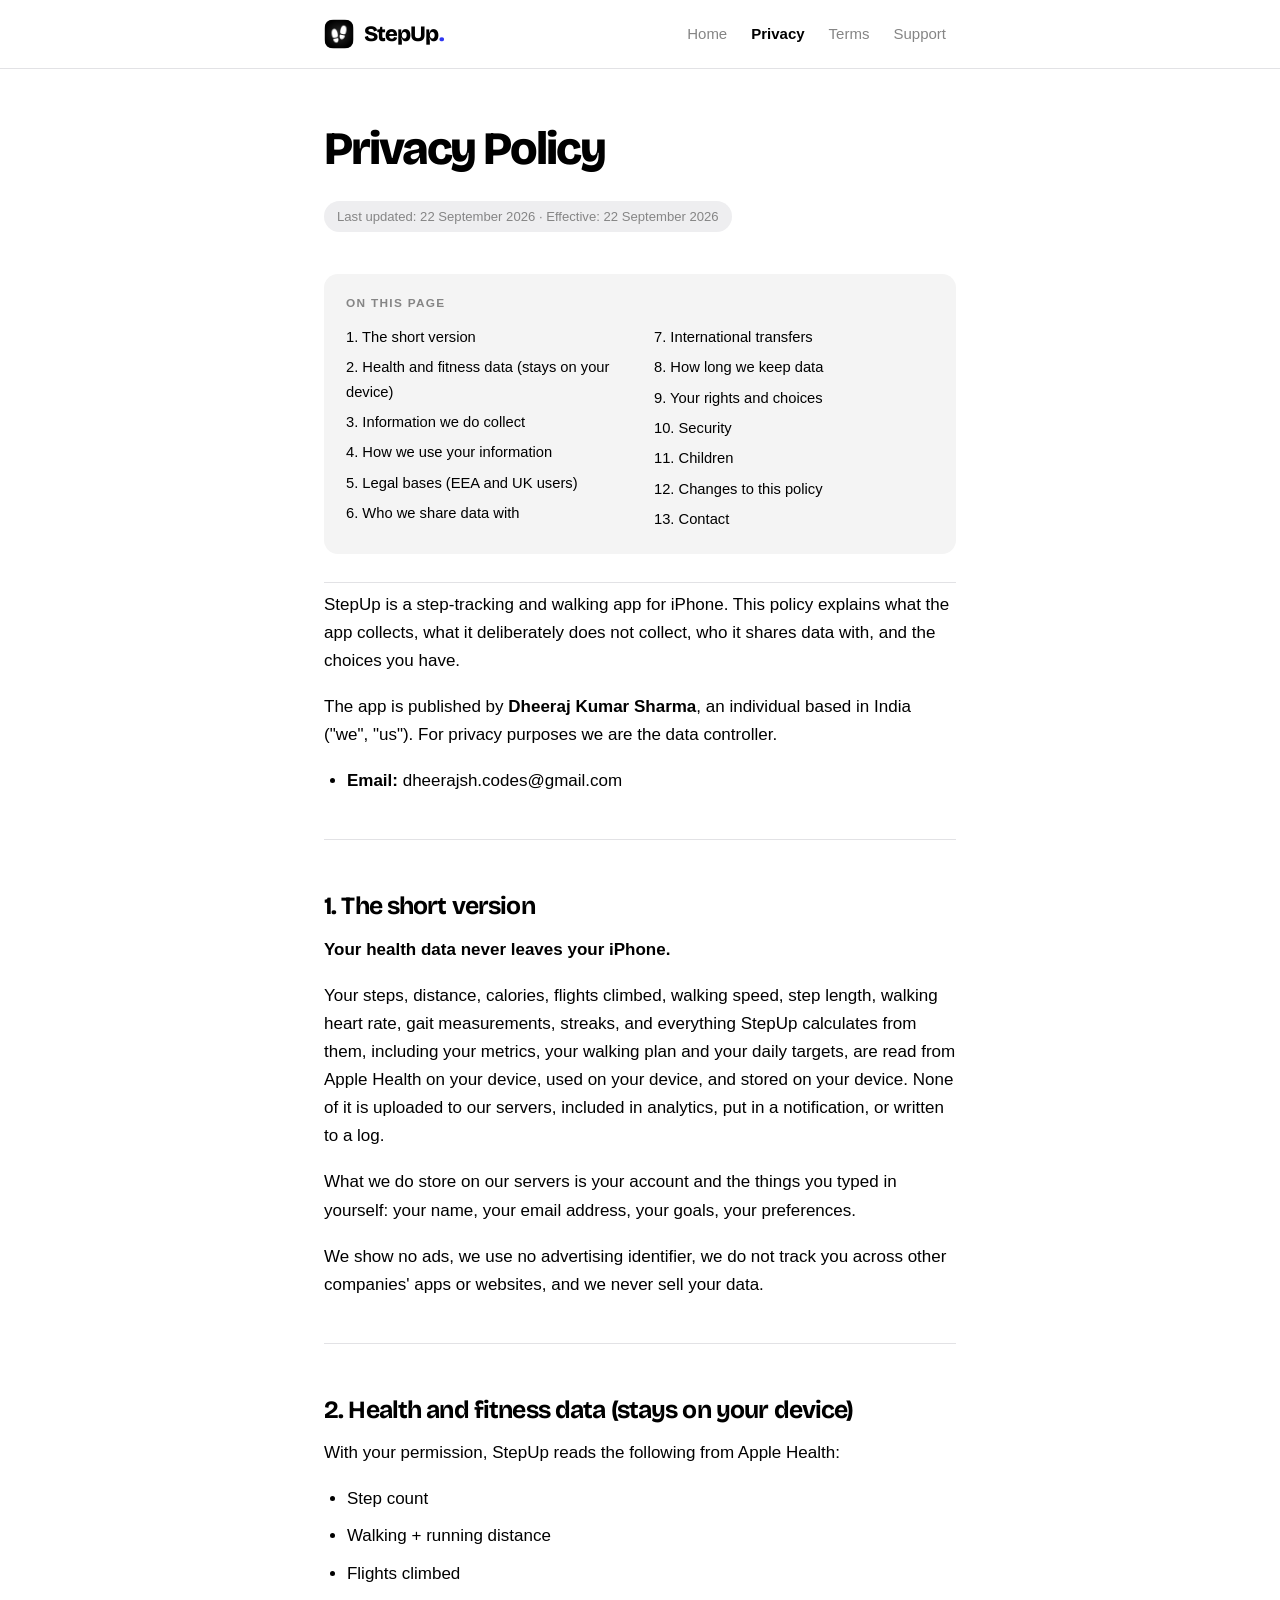
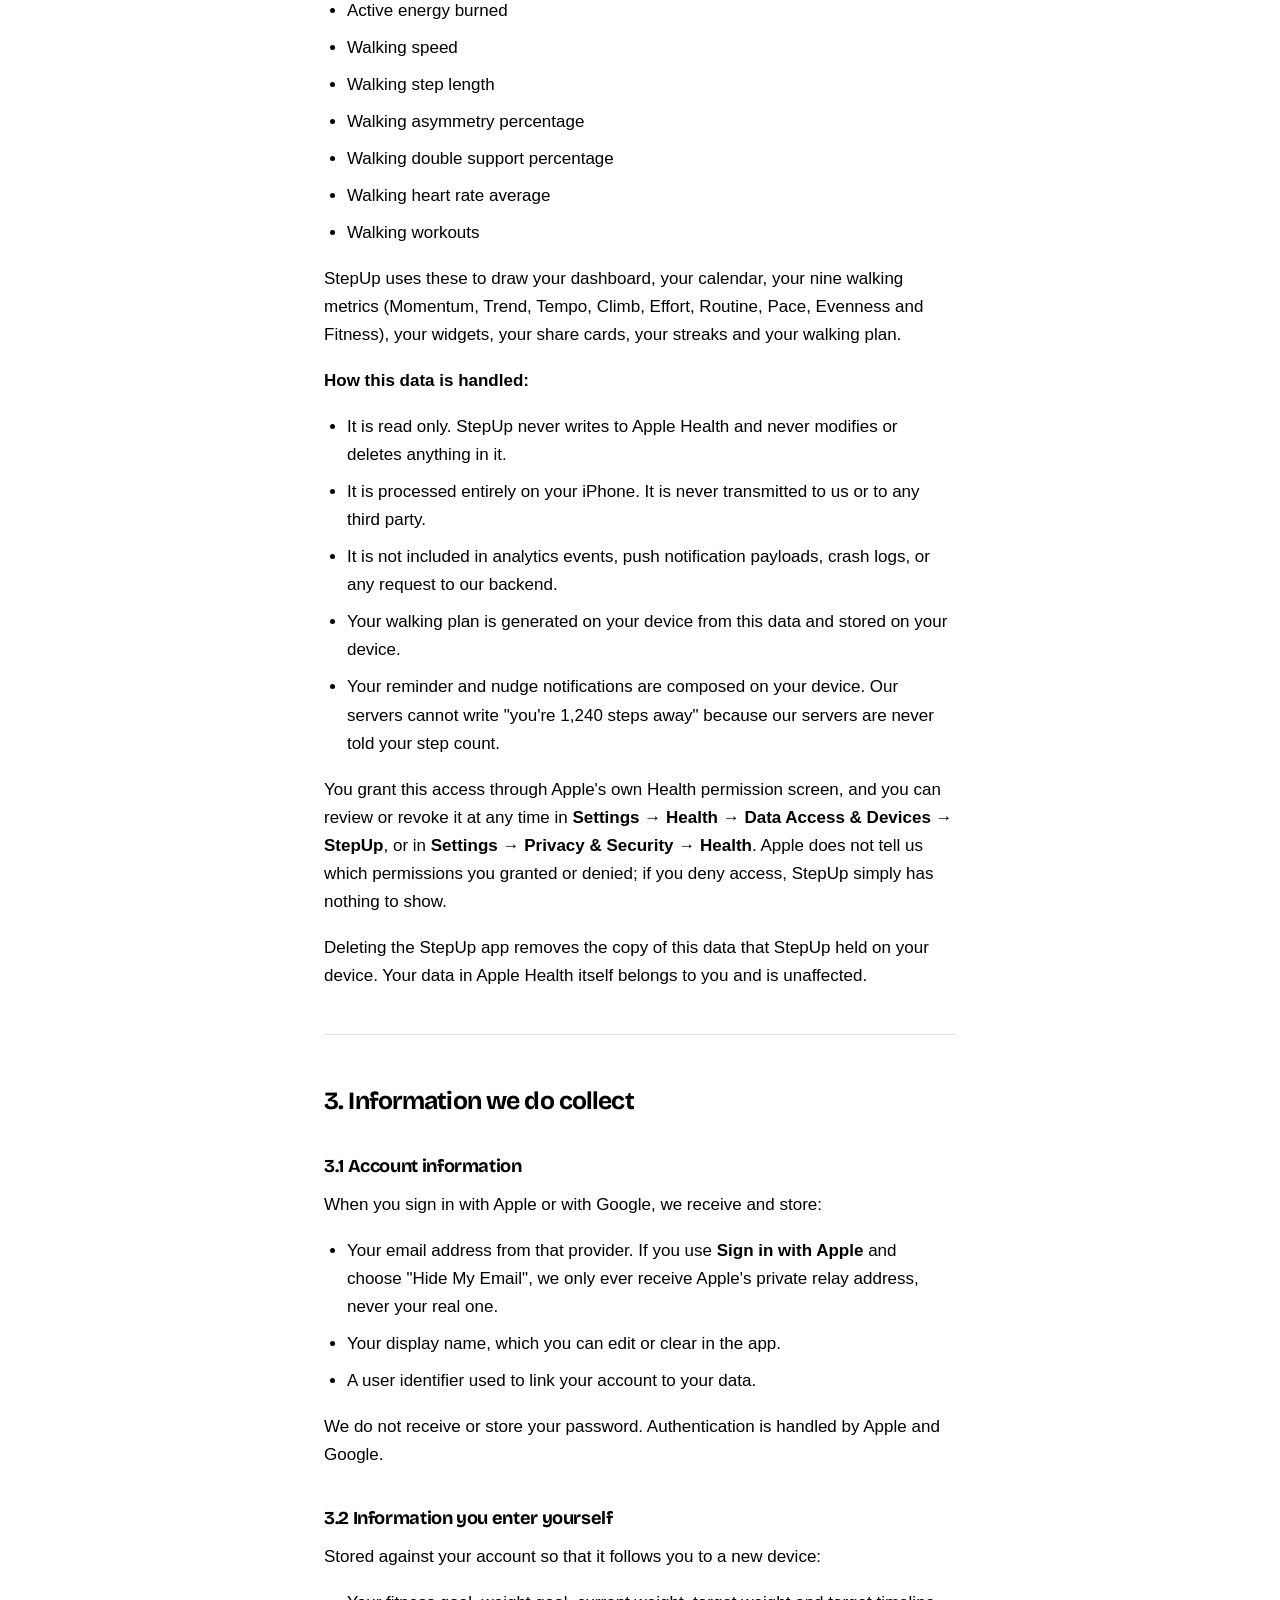
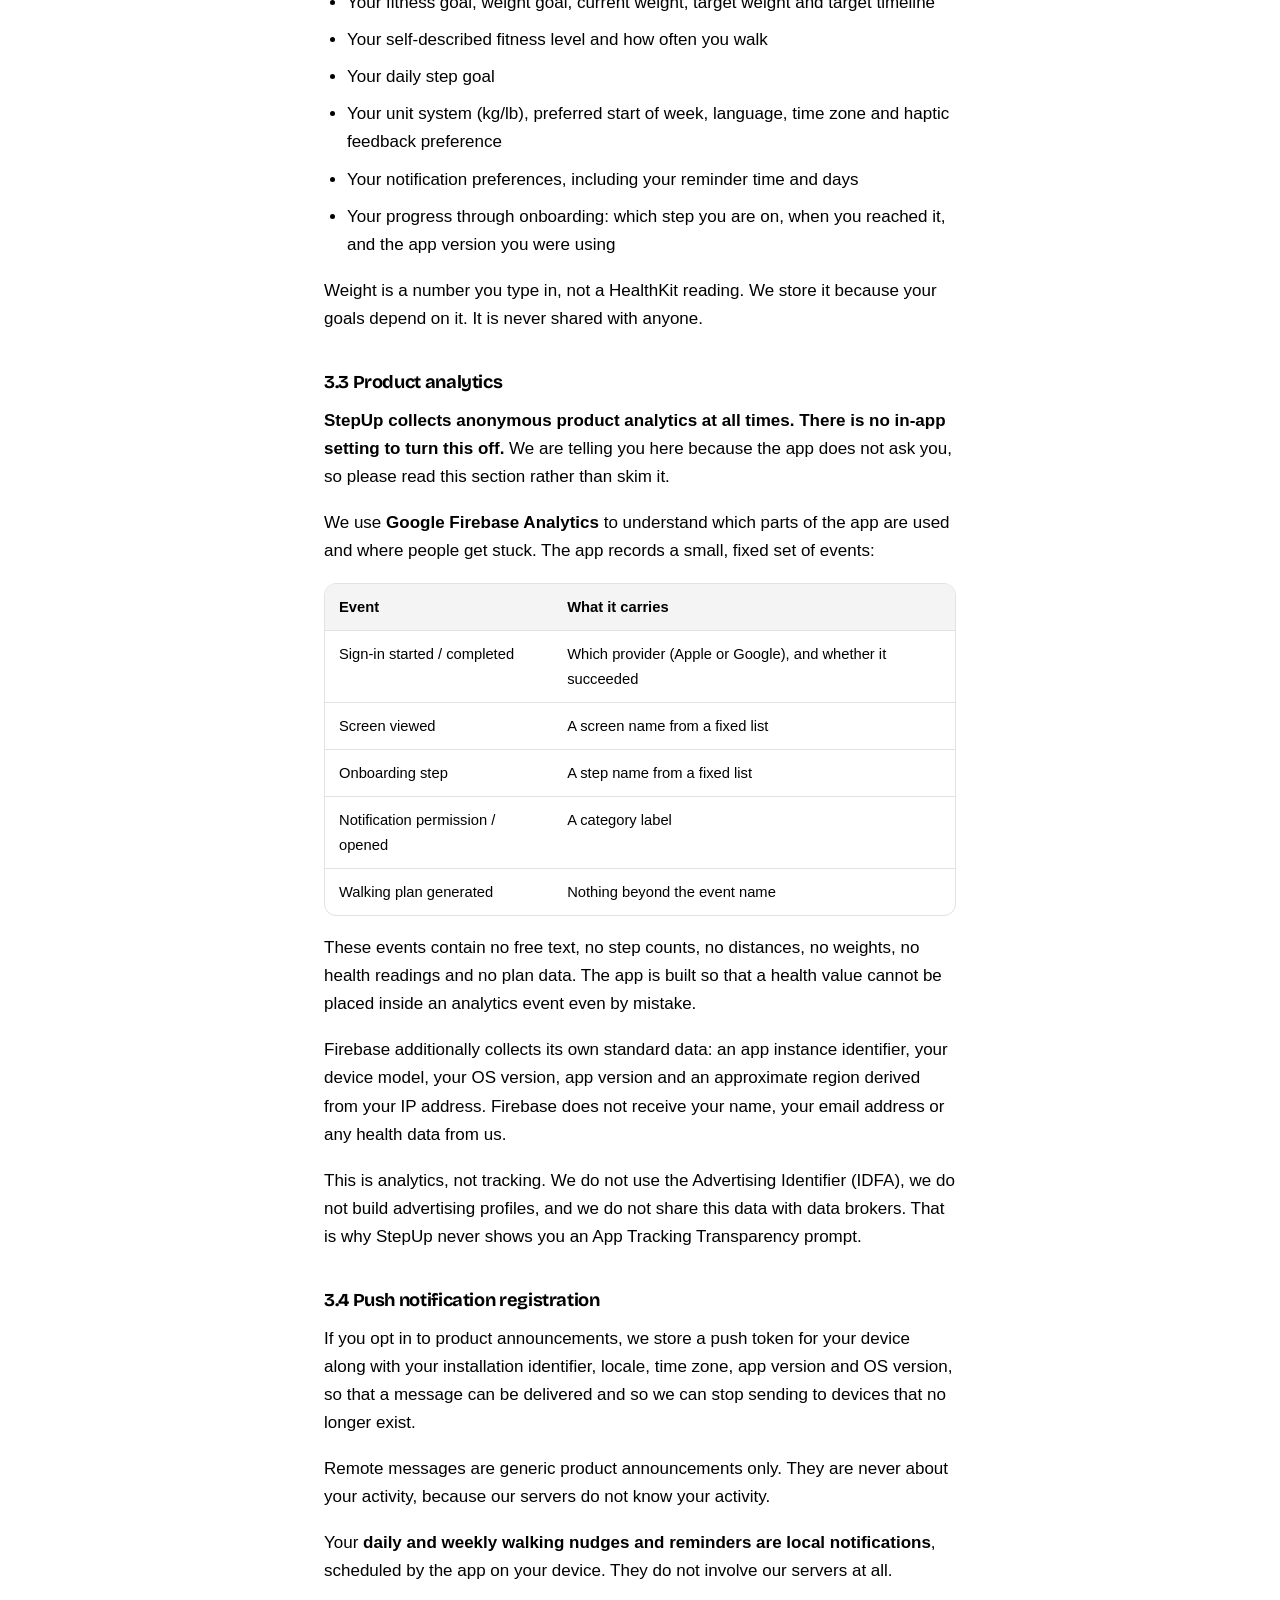
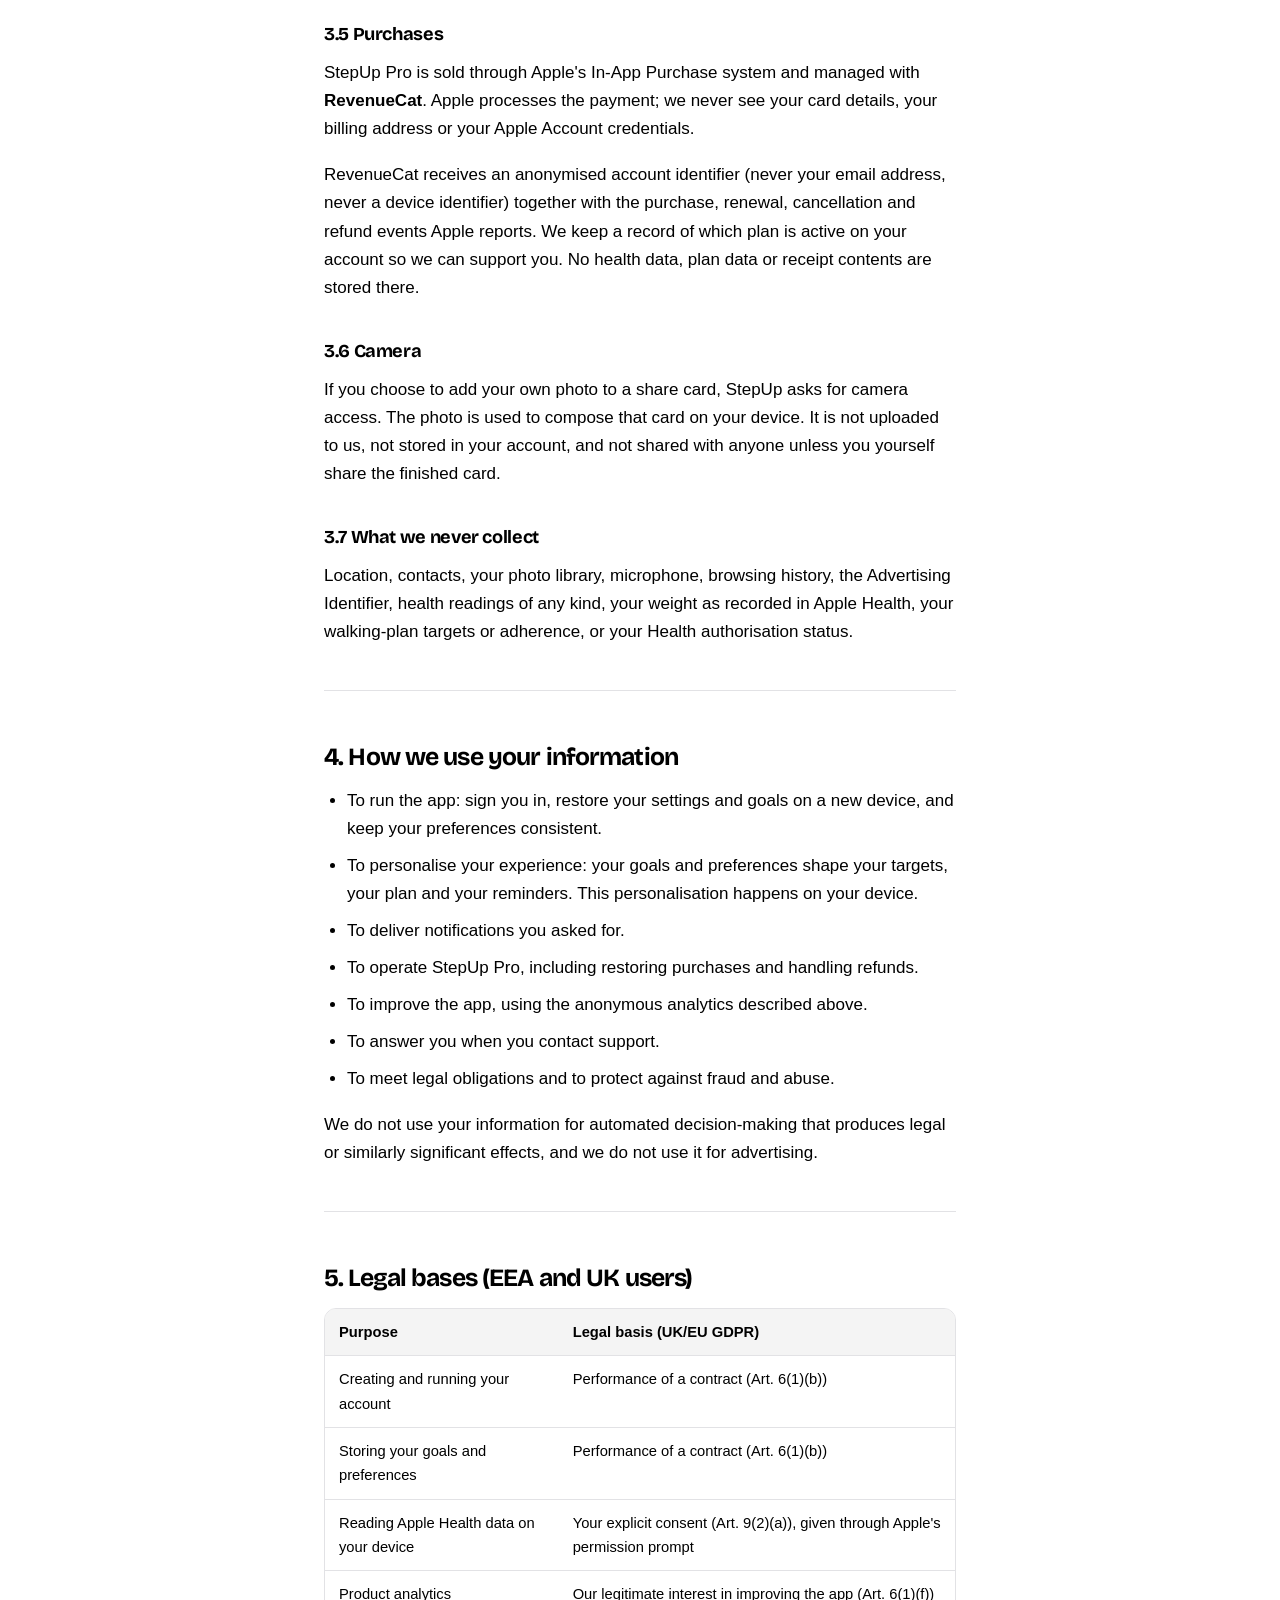
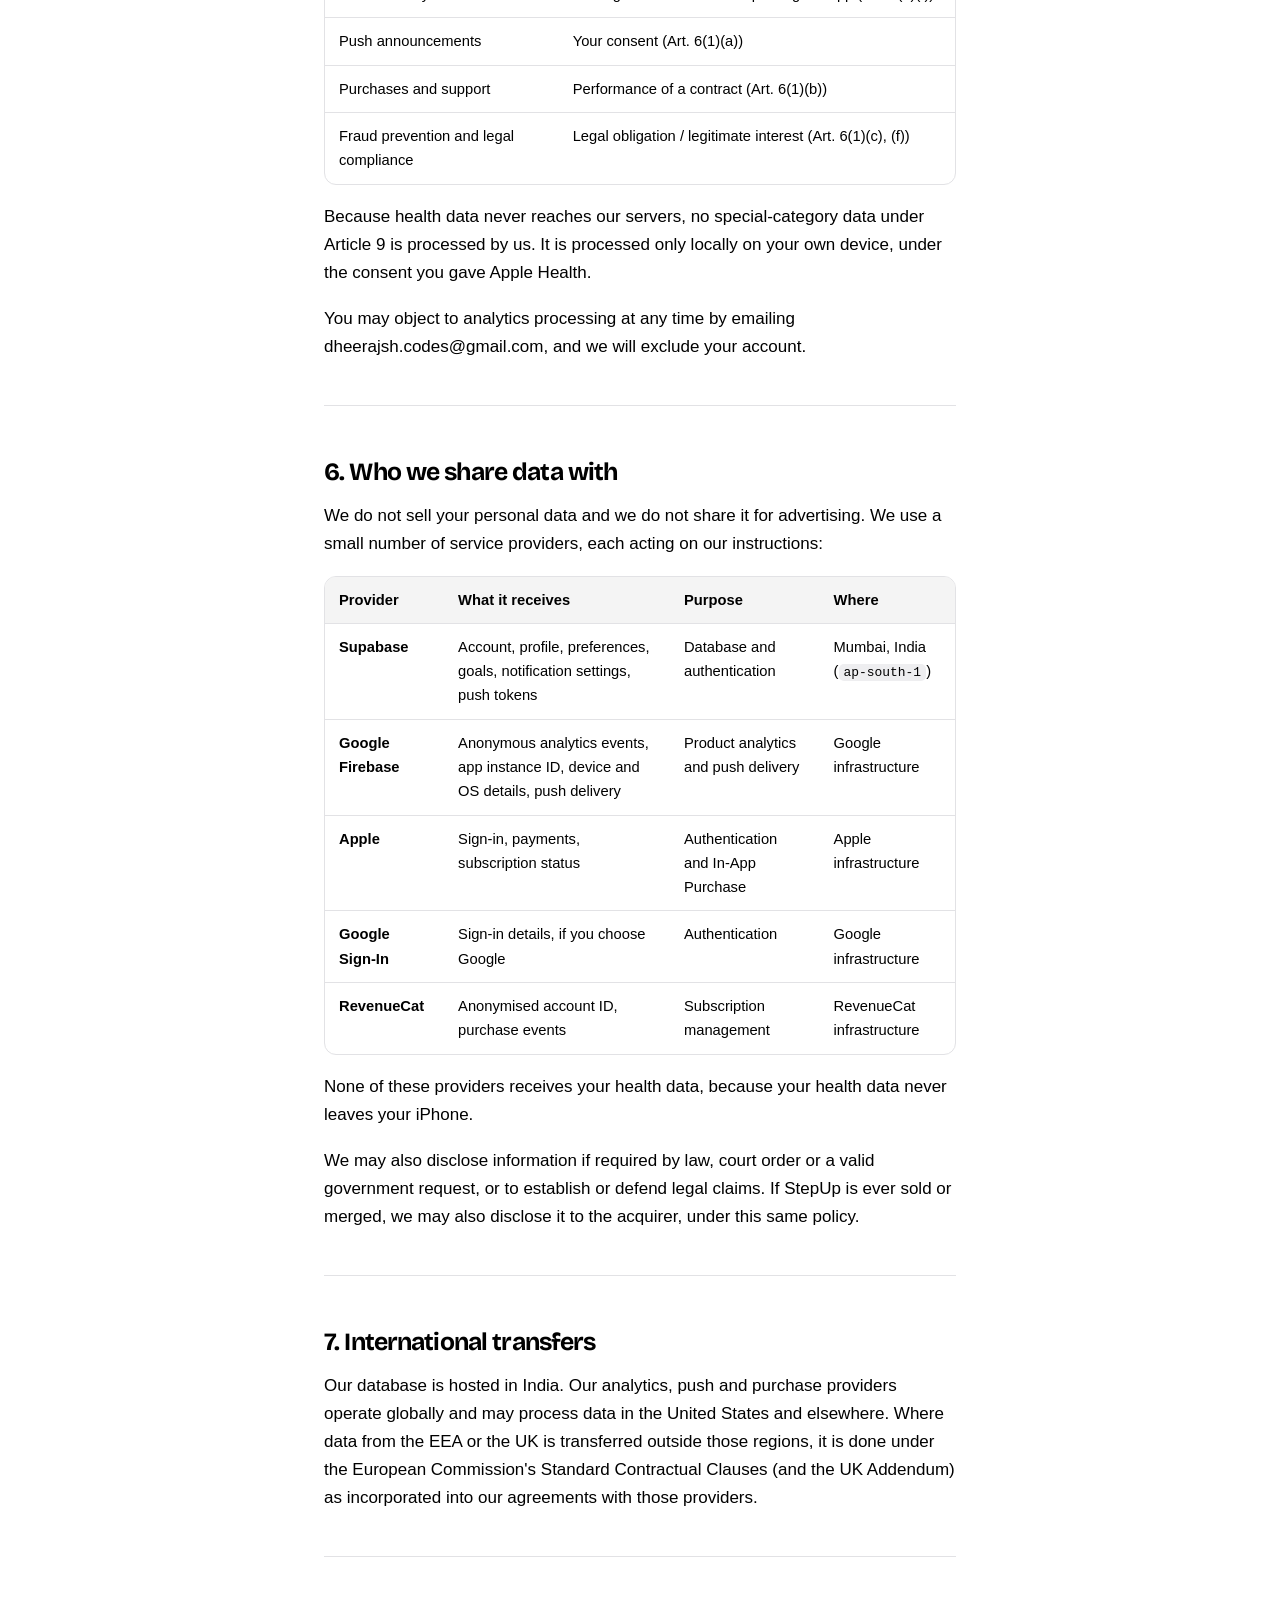
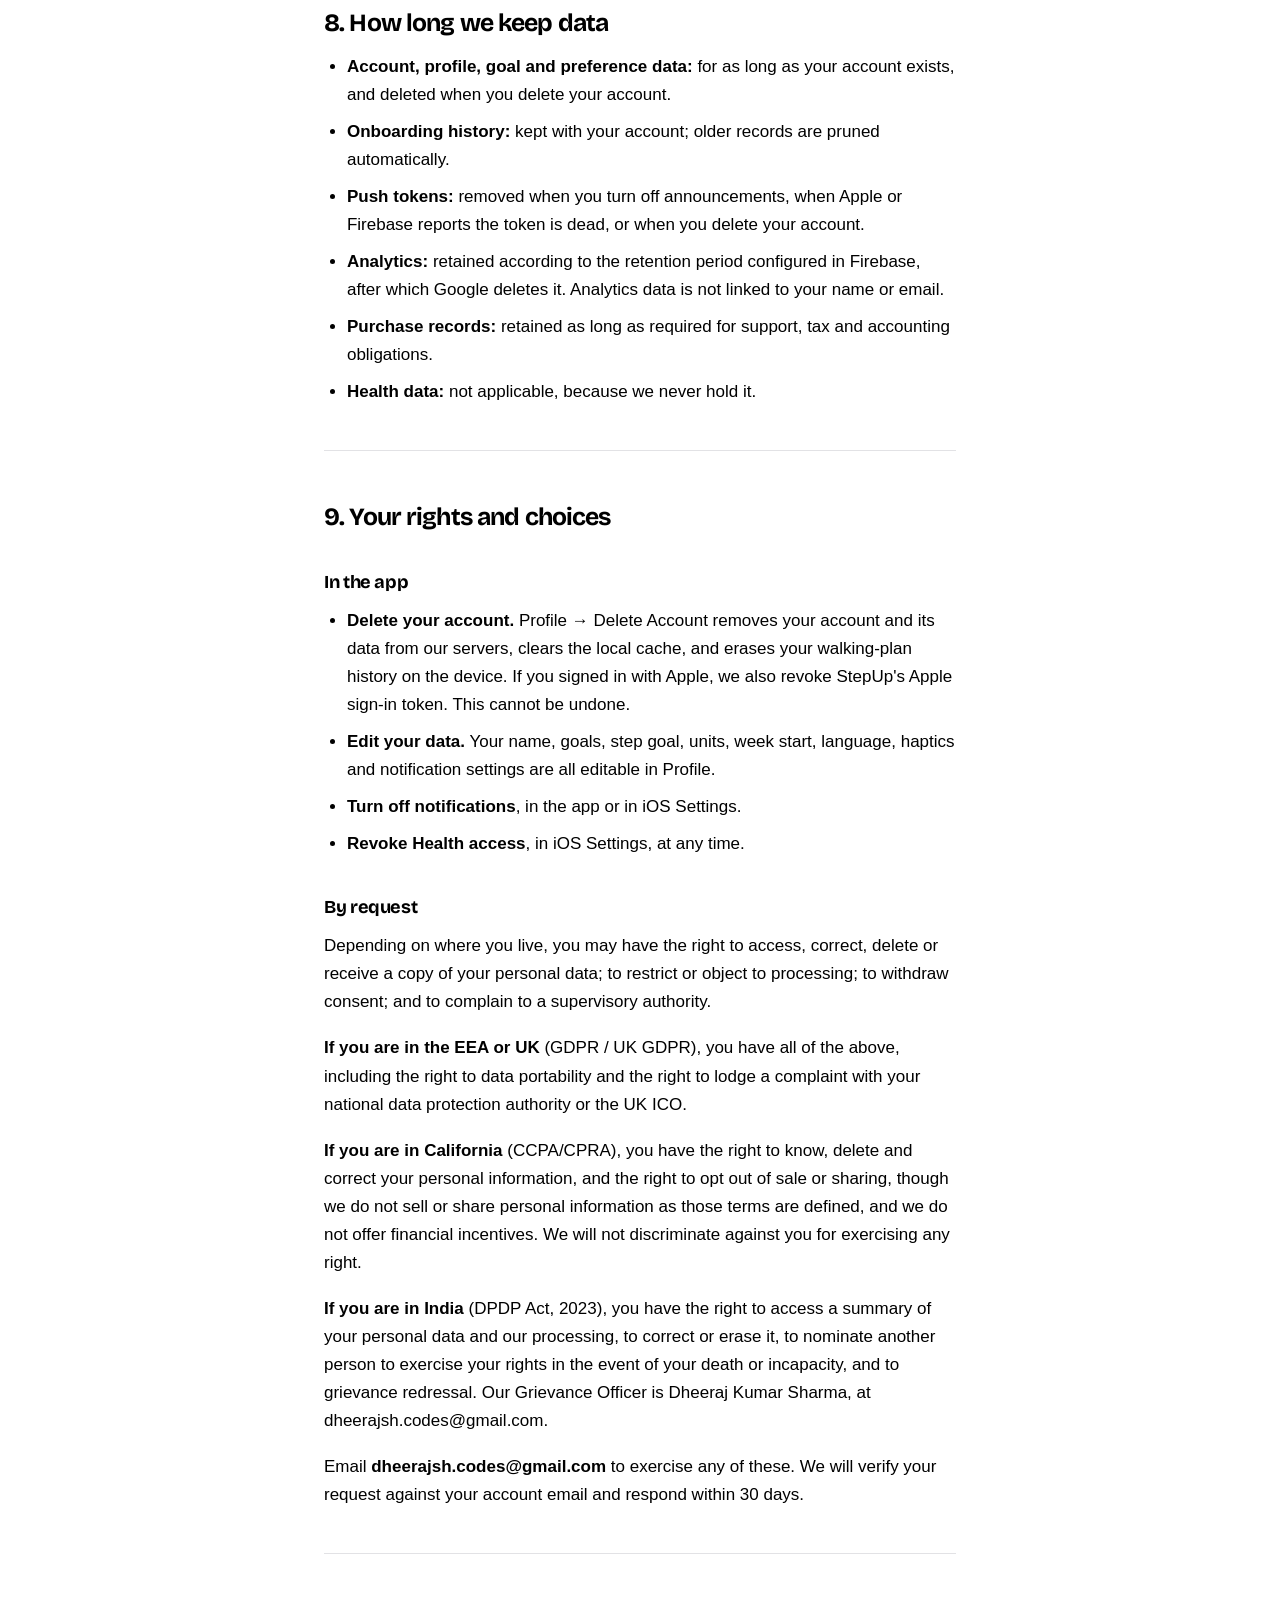
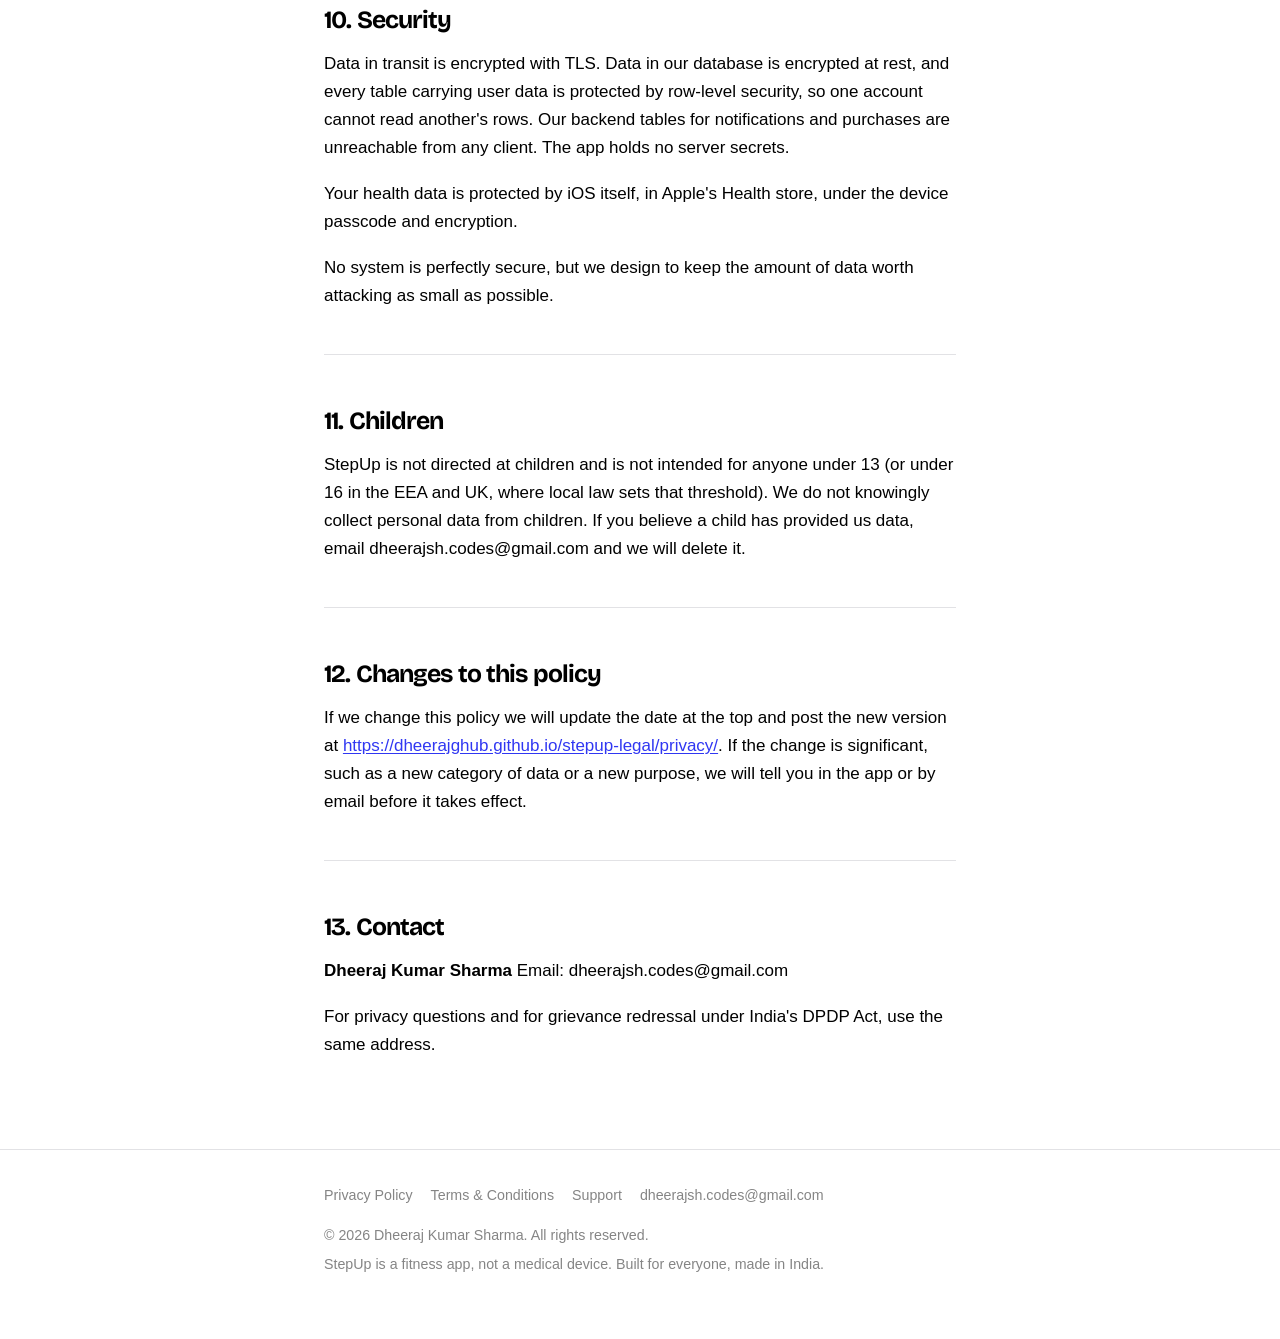
==== commit db27a3c9: "Brand the site with the app icon, and fix the contact card's colours The contact card is an <a> insi" ====
--- a/privacy/index.html
+++ b/privacy/index.html
@@ -9,6 +9,10 @@
 <meta name="theme-color" content="#ffffff" media="(prefers-color-scheme: light)">
 <meta name="theme-color" content="#0d0d0d" media="(prefers-color-scheme: dark)">
 <link rel="canonical" href="https://dheerajghub.github.io/stepup-legal/privacy/">
+<link rel="icon" type="image/png" sizes="32x32" href="../assets/icon-32.png">
+<link rel="icon" type="image/png" sizes="192x192" href="../assets/icon-192.png">
+<link rel="apple-touch-icon" sizes="180x180" href="../assets/icon-180.png">
+<meta property="og:image" content="https://dheerajghub.github.io/stepup-legal/assets/logo.png">
 <meta property="og:type" content="website">
 <meta property="og:site_name" content="StepUp">
 <meta property="og:title" content="Privacy Policy · StepUp">
@@ -23,7 +27,10 @@
 <a class="skip-link" href="#main">Skip to content</a>
 <header class="site-header">
   <div class="wrap">
-    <a class="wordmark" href="../">StepUp<span class="dot">.</span></a>
+    <a class="brand" href="../">
+      <img class="brand-mark" src="../assets/logo.png" alt="" width="30" height="30">
+      <span class="wordmark">StepUp<span class="dot">.</span></span>
+    </a>
     <nav class="site-nav" aria-label="Primary"><a href="../">Home</a><a href="../privacy/" aria-current="page">Privacy</a><a href="../terms/">Terms</a><a href="../support/">Support</a></nav>
   </div>
 </header>
--- a/assets/style.css
+++ b/assets/style.css
@@ -77,6 +77,43 @@
   min-height: 68px;
 }
 
+.brand {
+  display: inline-flex;
+  align-items: center;
+  gap: 10px;
+  text-decoration: none;
+}
+
+.brand-mark {
+  width: 30px;
+  height: 30px;
+  border-radius: 9px;
+  display: block;
+  flex: none;
+}
+
+/* The mark is a black tile, so on a dark page it needs an edge to read as a
+   tile rather than as footprints floating on the background. */
+@media (prefers-color-scheme: dark) {
+  :root:not([data-theme="light"]) .brand-mark {
+    box-shadow: 0 0 0 1px var(--rule);
+  }
+}
+
+.hero-mark {
+  width: 68px;
+  height: 68px;
+  border-radius: 20px;
+  display: block;
+  margin: 0 0 26px;
+}
+
+@media (prefers-color-scheme: dark) {
+  :root:not([data-theme="light"]) .hero-mark {
+    box-shadow: 0 0 0 1px var(--rule);
+  }
+}
+
 .wordmark {
   font-family: var(--display);
   font-weight: 800;
@@ -318,6 +355,7 @@
 
 /* ---------- support page ---------- */
 
+.doc a.contact,
 .contact {
   display: block;
   margin: 0 0 18px;
@@ -326,7 +364,17 @@
   background: var(--ink);
   color: var(--bg);
   text-decoration: none;
-}
+  transition: transform .15s ease, opacity .15s ease;
+}
+
+.doc a.contact:hover {
+  text-decoration: none;
+  opacity: .9;
+  transform: translateY(-1px);
+}
+
+.doc a.contact .label,
+.doc a.contact .value { color: var(--bg); }
 
 .contact .label {
   font-size: .74rem;
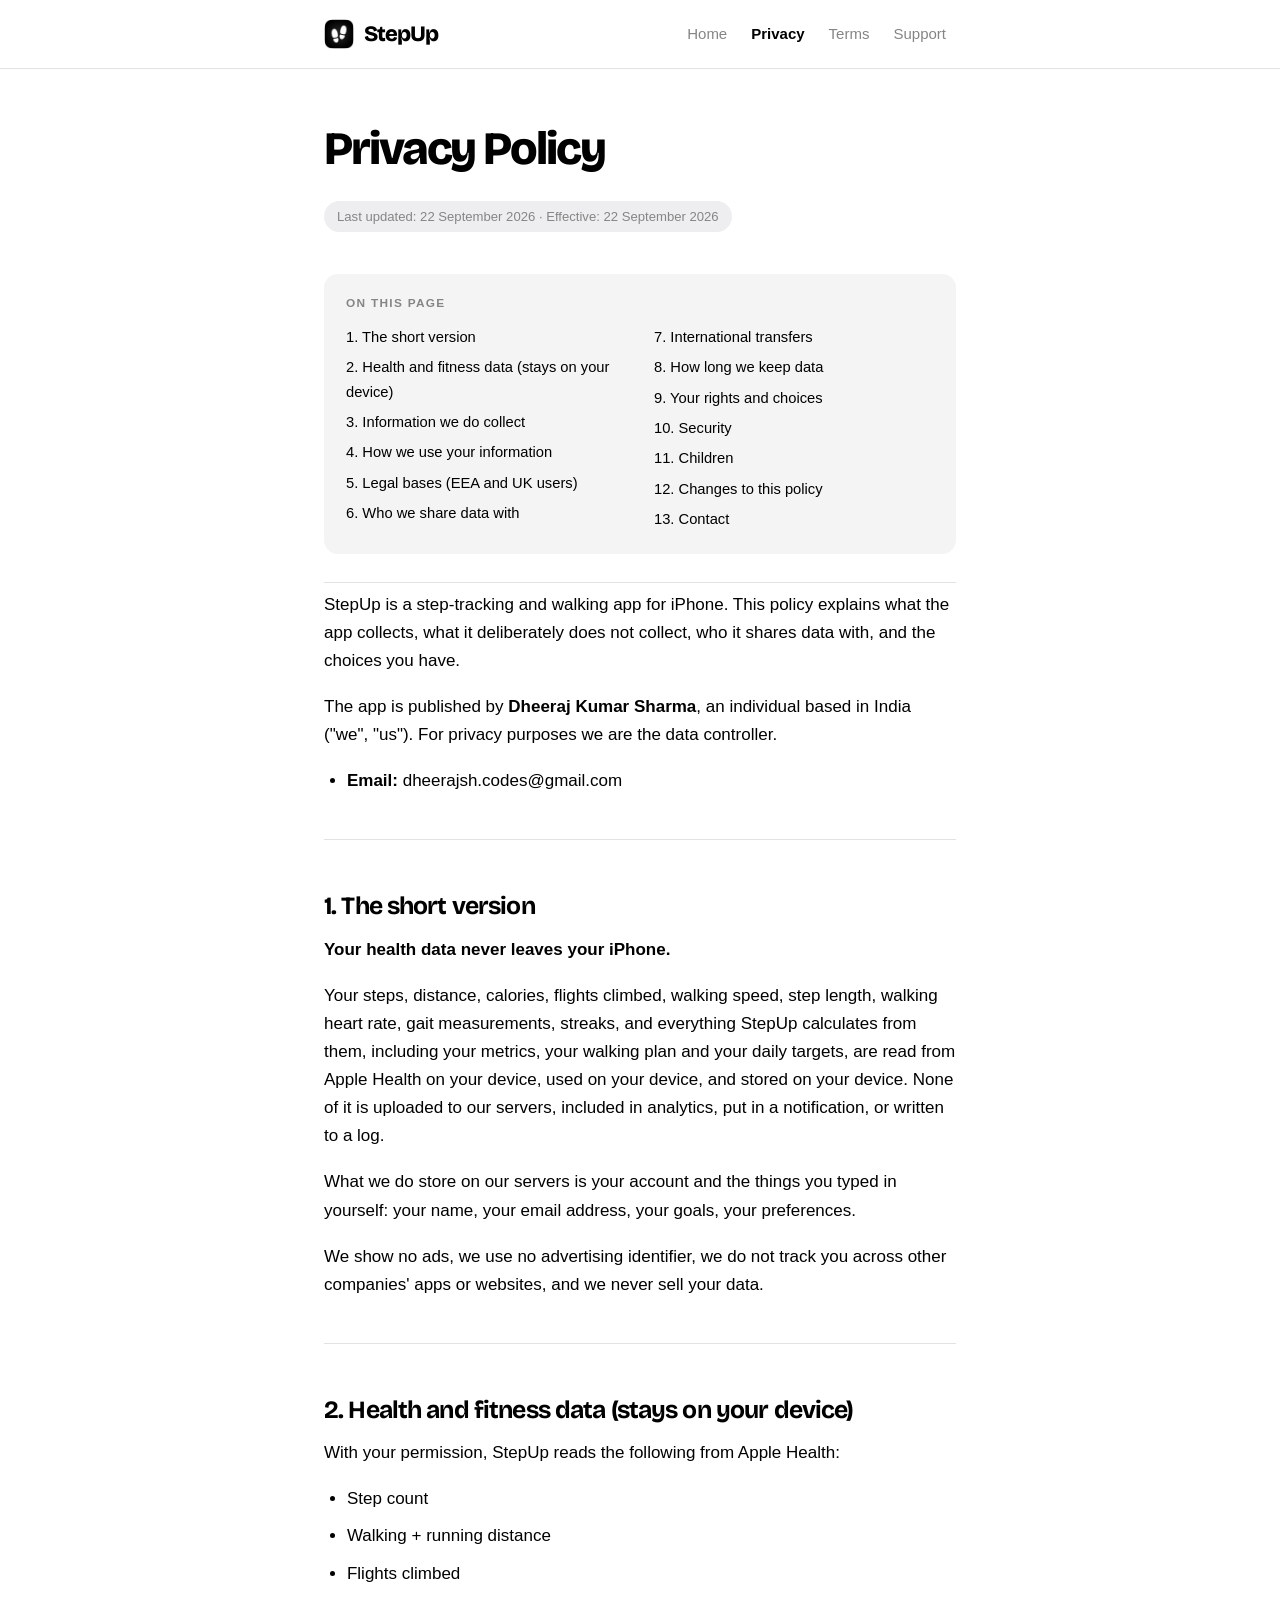
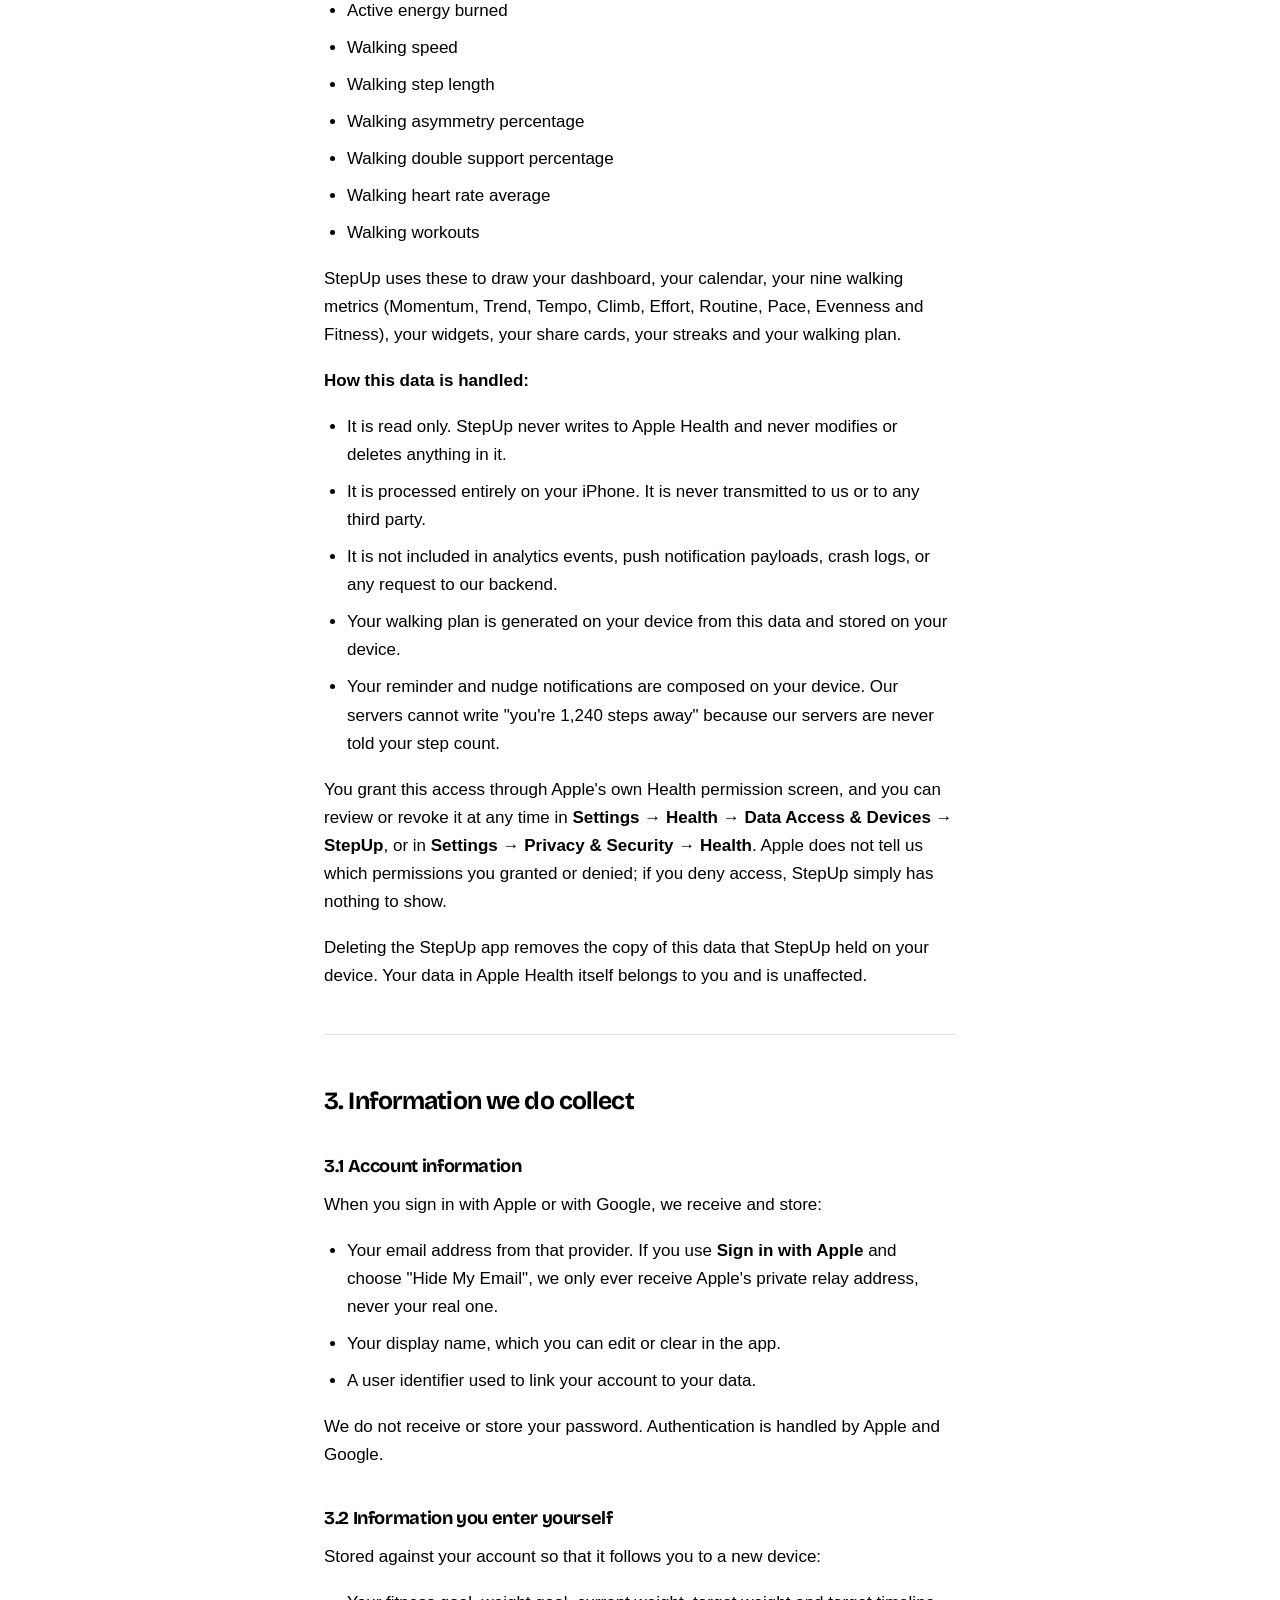
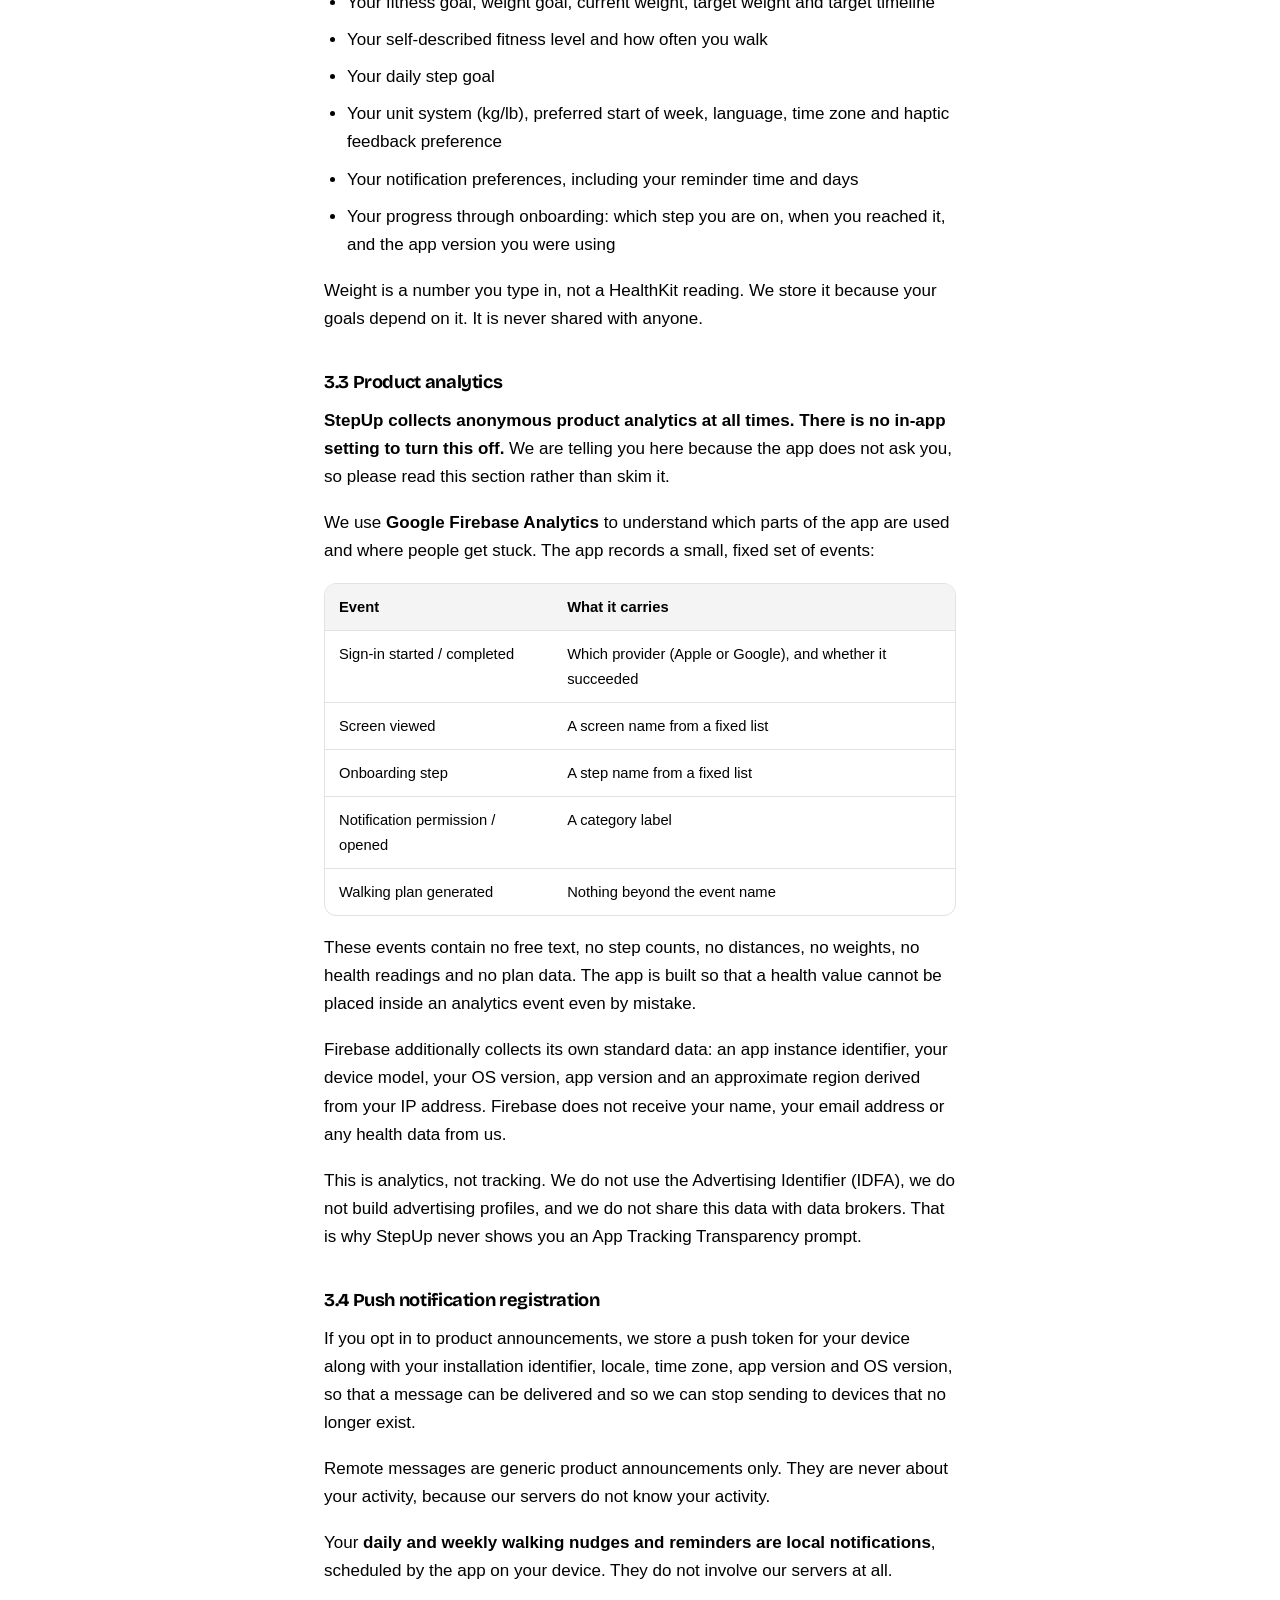
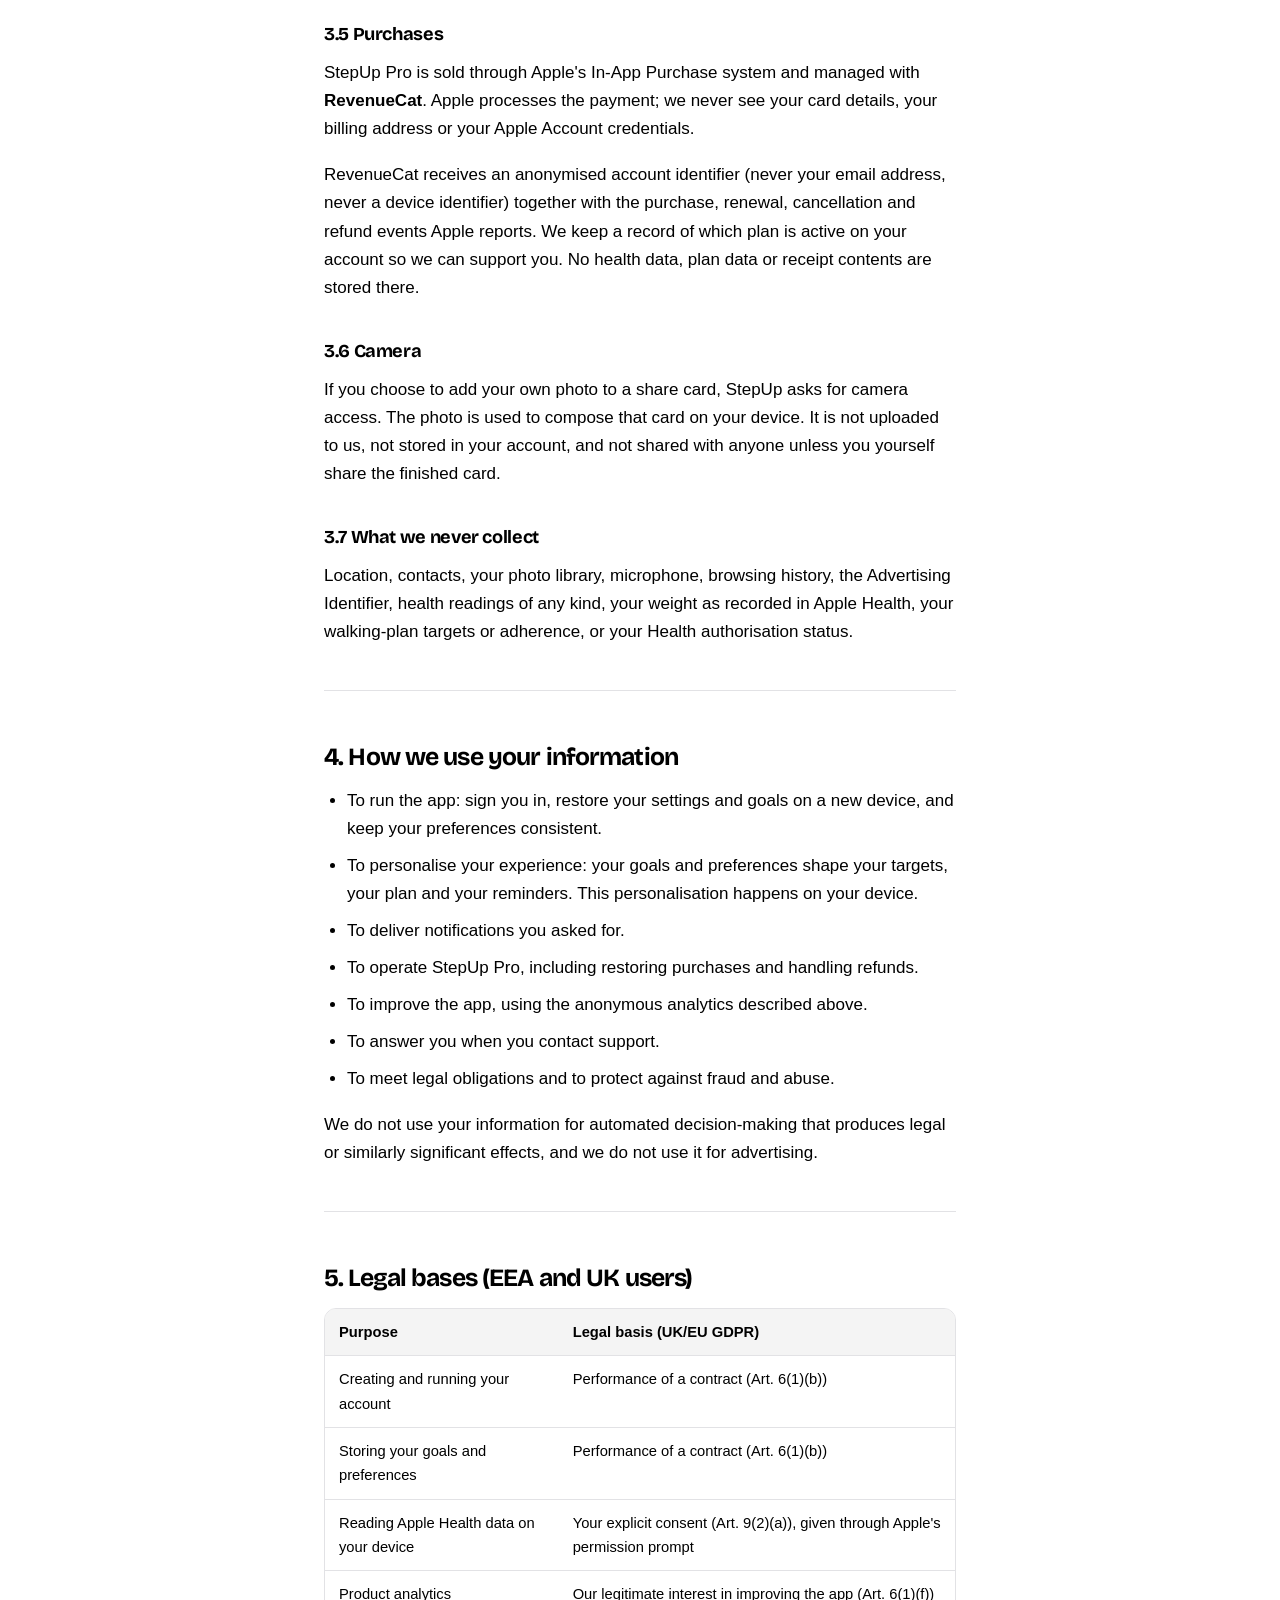
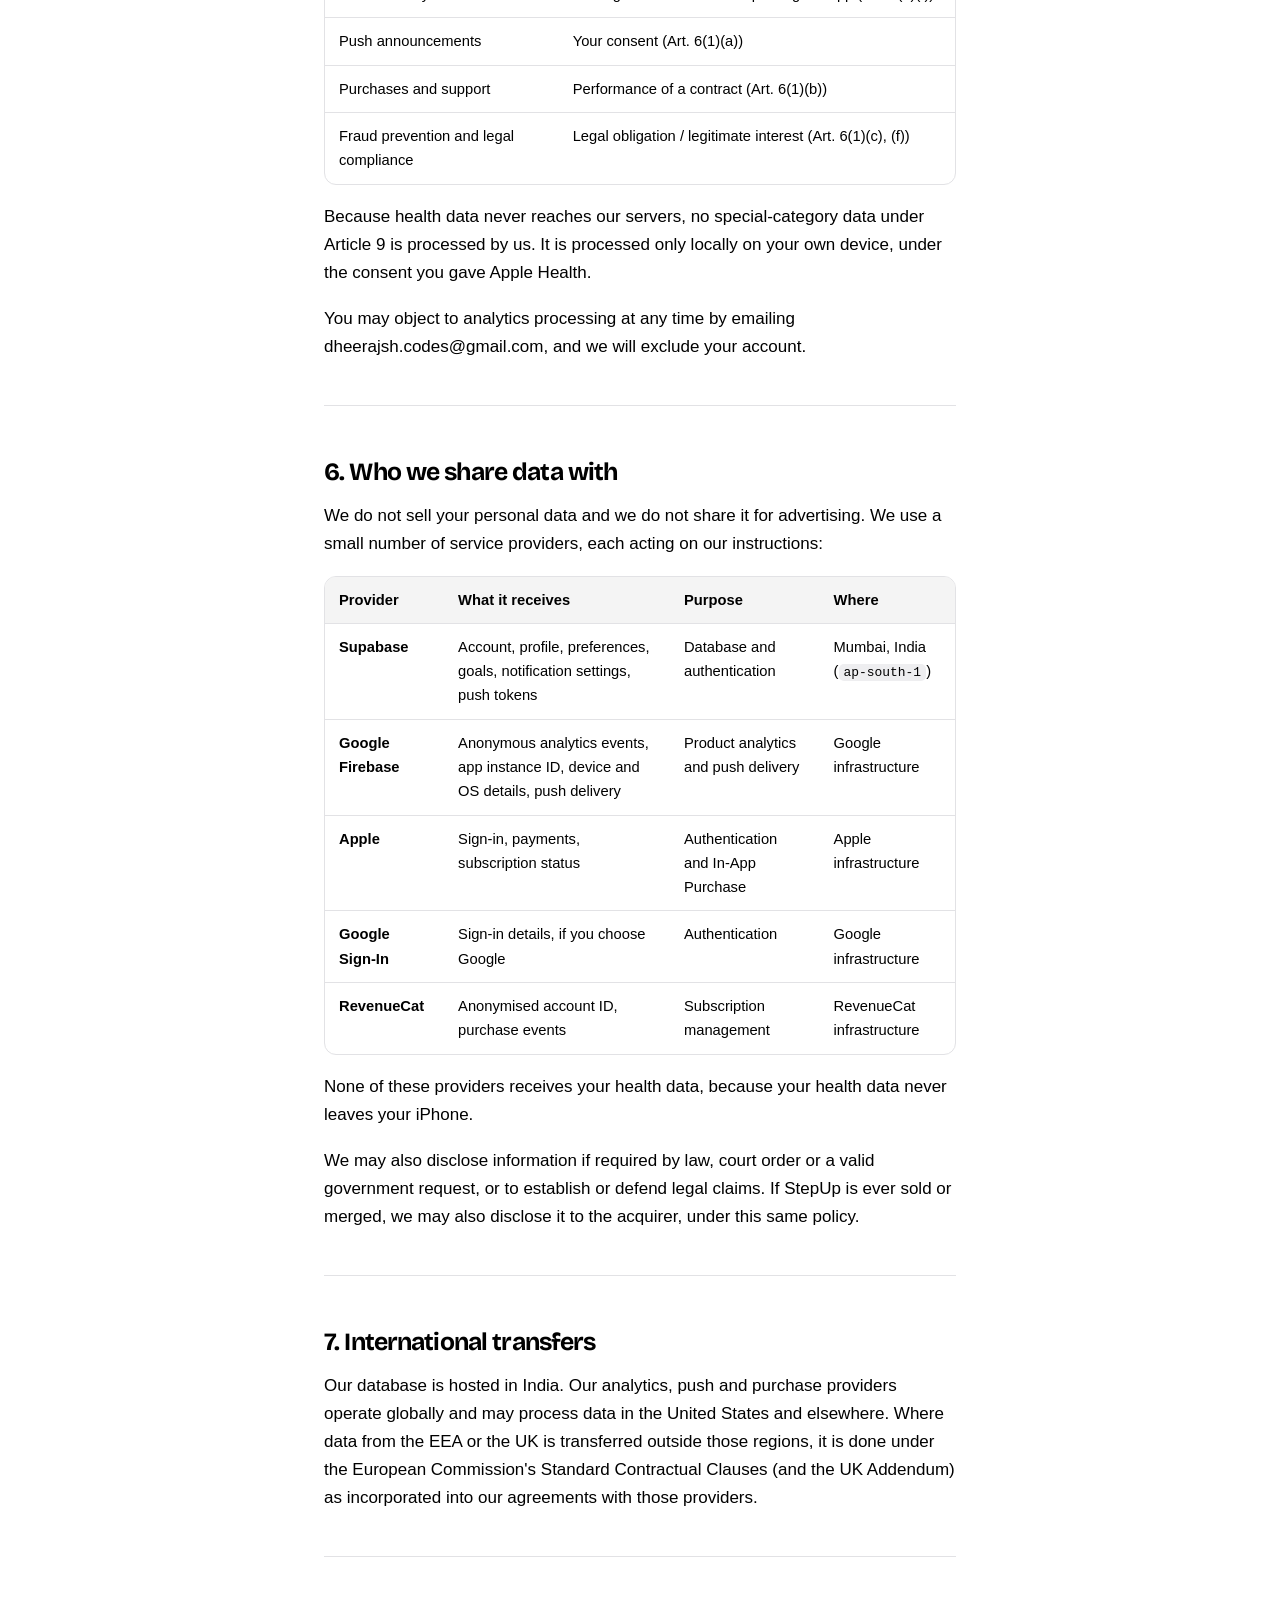
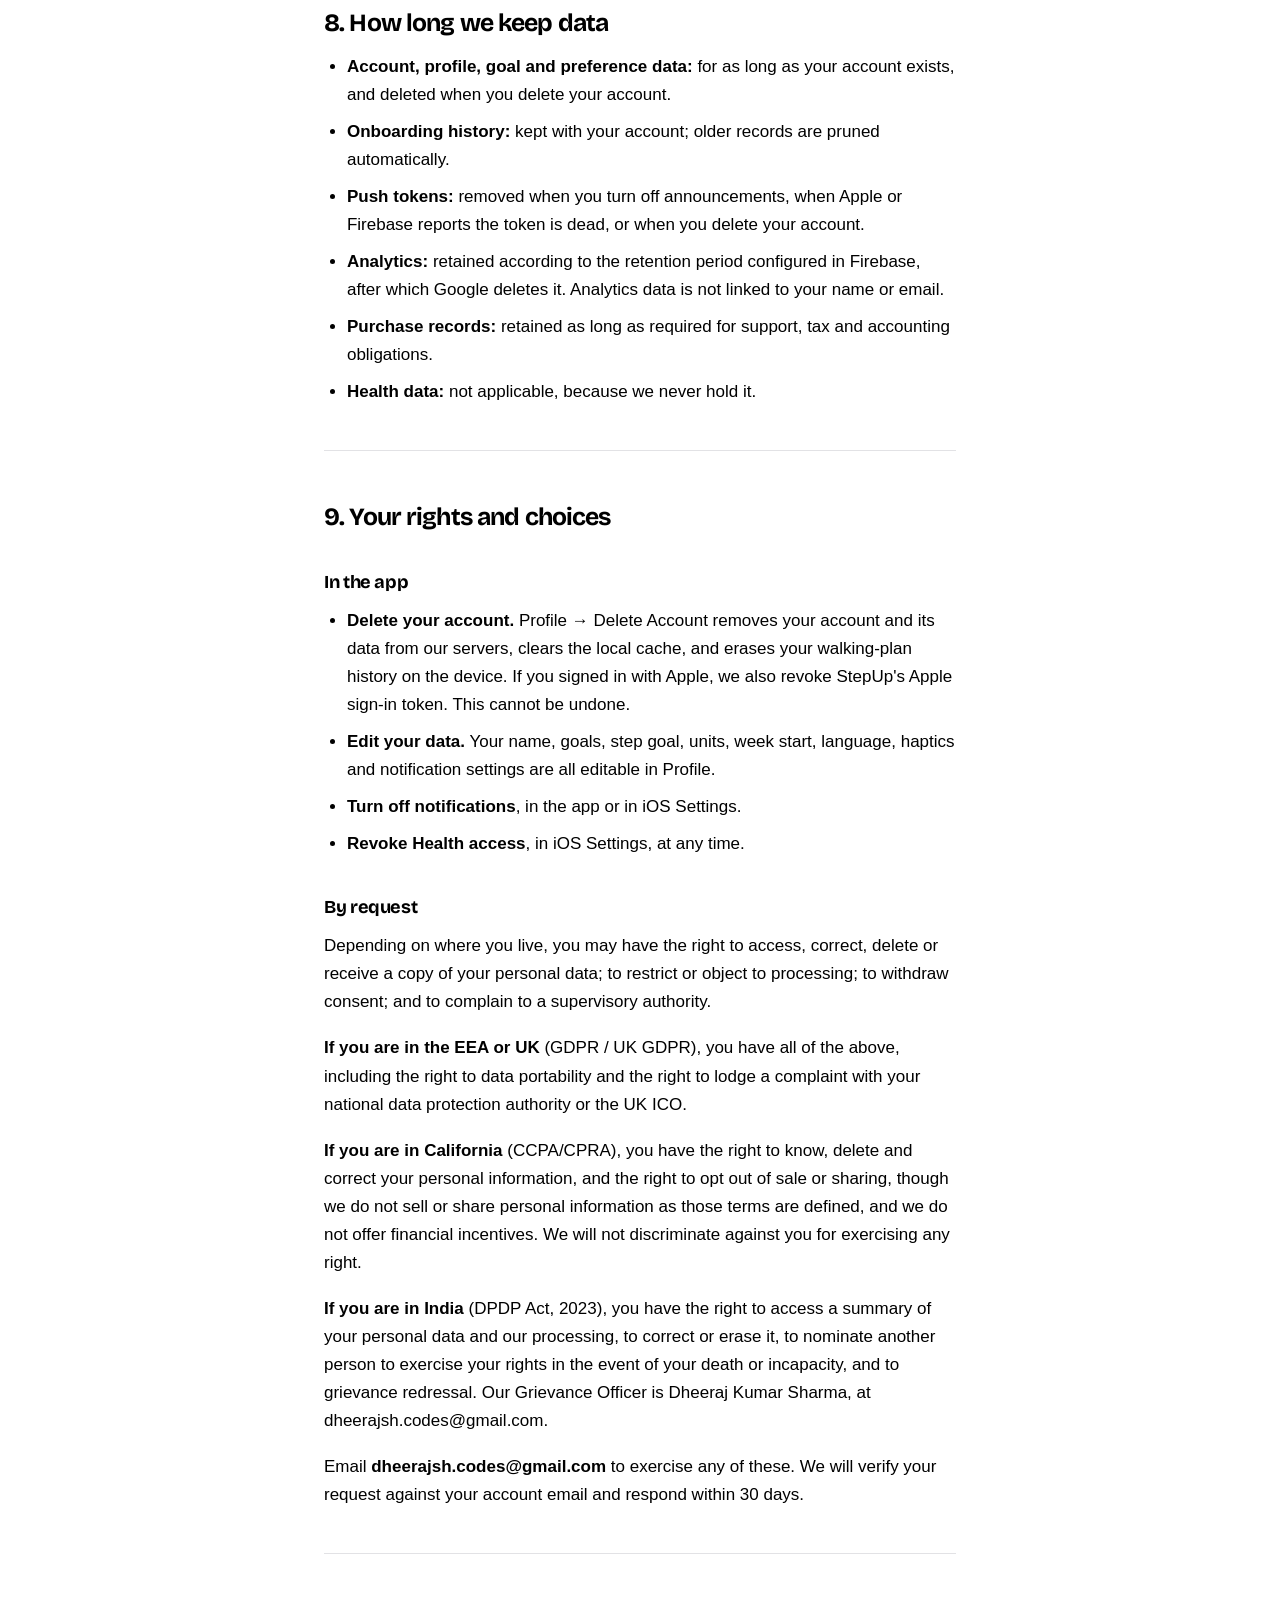
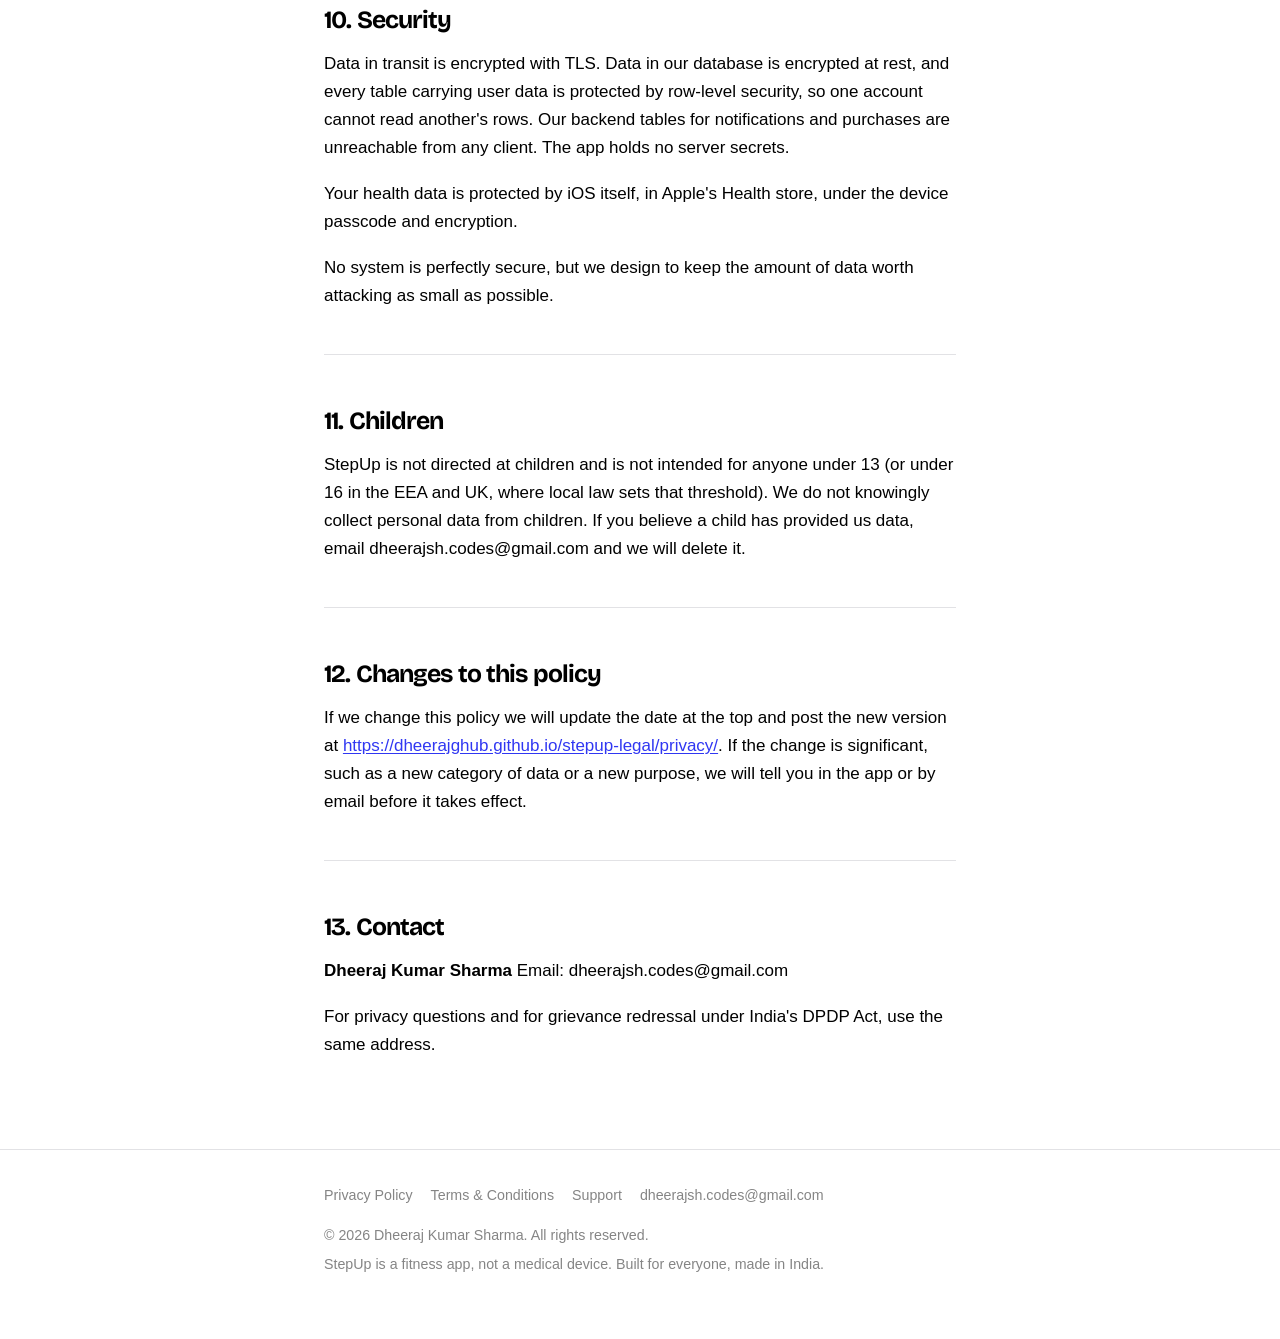
==== commit 8576e1e2: "Drop the icon ring and the wordmark full stop The hairline ring followed the img's own 9px border-ra" ====
--- a/privacy/index.html
+++ b/privacy/index.html
@@ -29,7 +29,7 @@
   <div class="wrap">
     <a class="brand" href="../">
       <img class="brand-mark" src="../assets/logo.png" alt="" width="30" height="30">
-      <span class="wordmark">StepUp<span class="dot">.</span></span>
+      <span class="wordmark">StepUp</span>
     </a>
     <nav class="site-nav" aria-label="Primary"><a href="../">Home</a><a href="../privacy/" aria-current="page">Privacy</a><a href="../terms/">Terms</a><a href="../support/">Support</a></nav>
   </div>
--- a/assets/style.css
+++ b/assets/style.css
@@ -87,31 +87,15 @@
 .brand-mark {
   width: 30px;
   height: 30px;
-  border-radius: 9px;
   display: block;
   flex: none;
-}
-
-/* The mark is a black tile, so on a dark page it needs an edge to read as a
-   tile rather than as footprints floating on the background. */
-@media (prefers-color-scheme: dark) {
-  :root:not([data-theme="light"]) .brand-mark {
-    box-shadow: 0 0 0 1px var(--rule);
-  }
 }
 
 .hero-mark {
   width: 68px;
   height: 68px;
-  border-radius: 20px;
   display: block;
   margin: 0 0 26px;
-}
-
-@media (prefers-color-scheme: dark) {
-  :root:not([data-theme="light"]) .hero-mark {
-    box-shadow: 0 0 0 1px var(--rule);
-  }
 }
 
 .wordmark {
@@ -126,7 +110,6 @@
   gap: 1px;
 }
 
-.wordmark .dot { color: var(--accent); }
 
 .site-nav {
   display: flex;
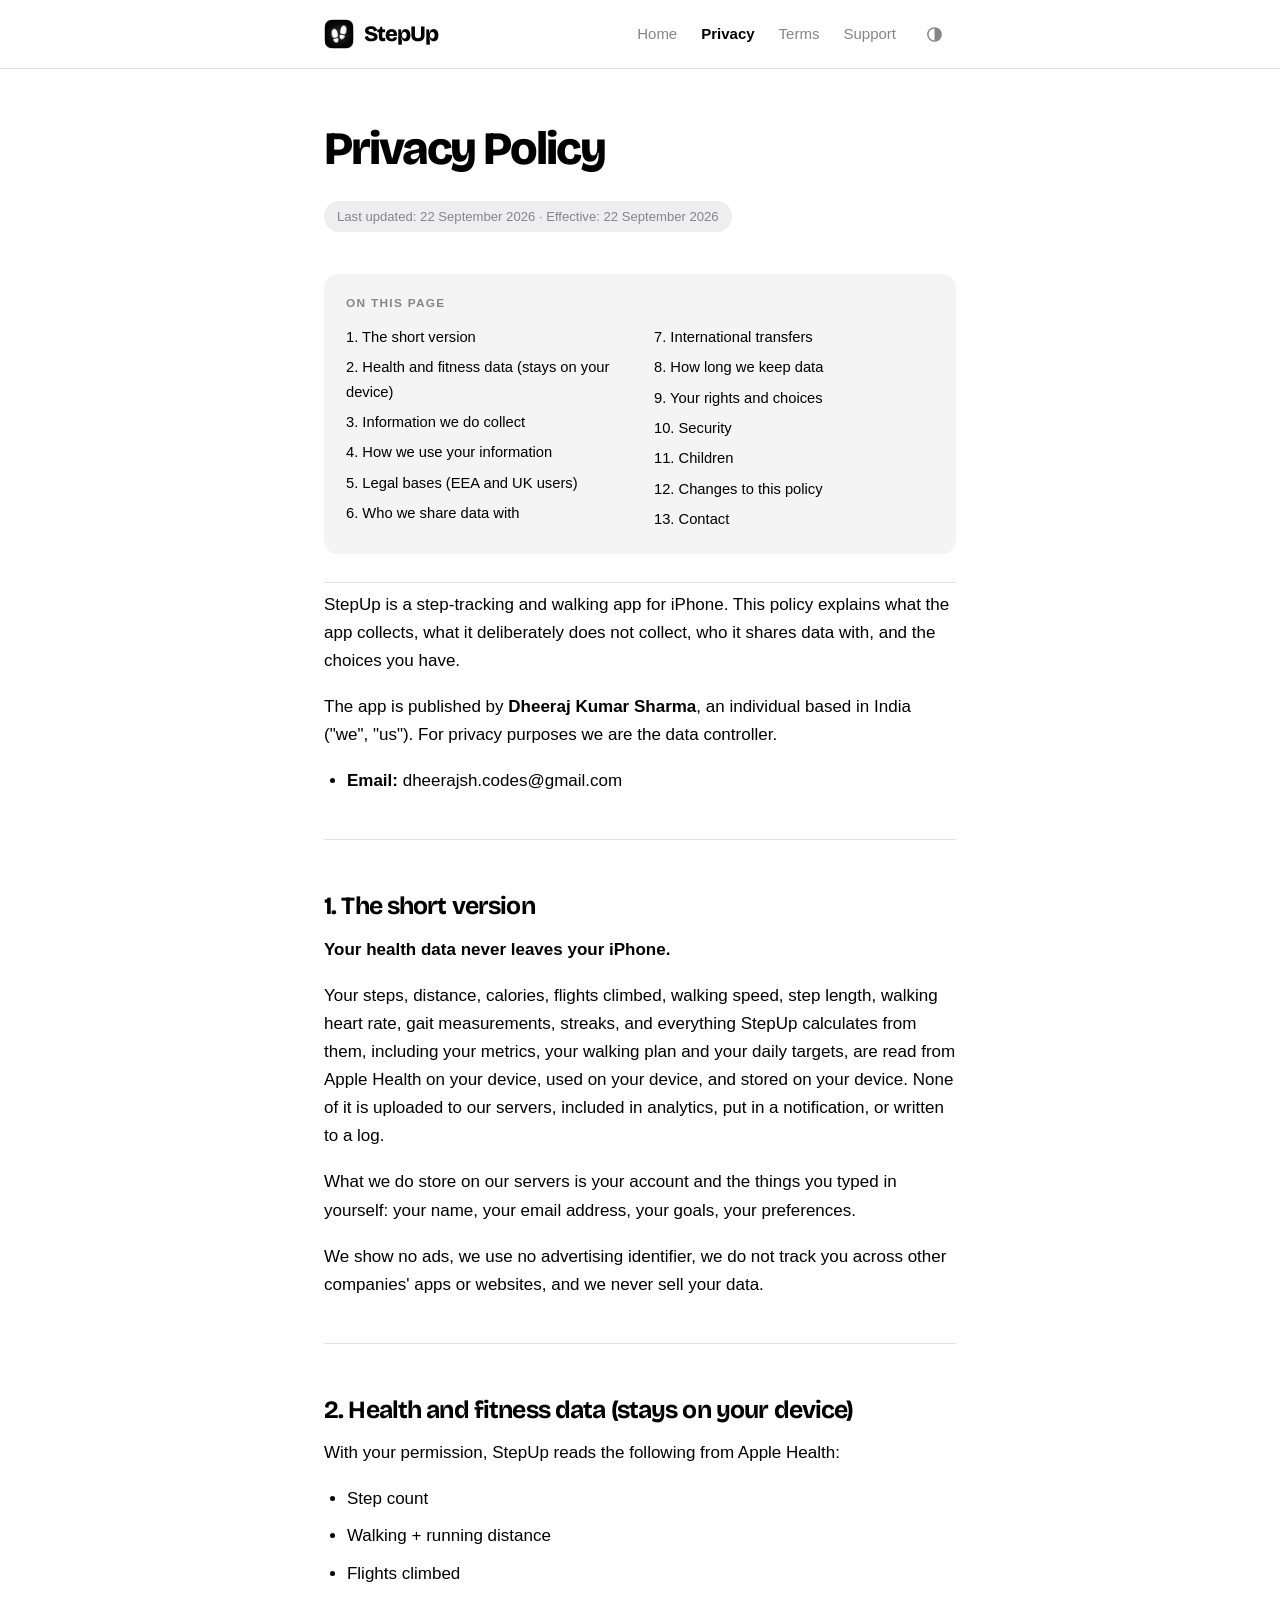
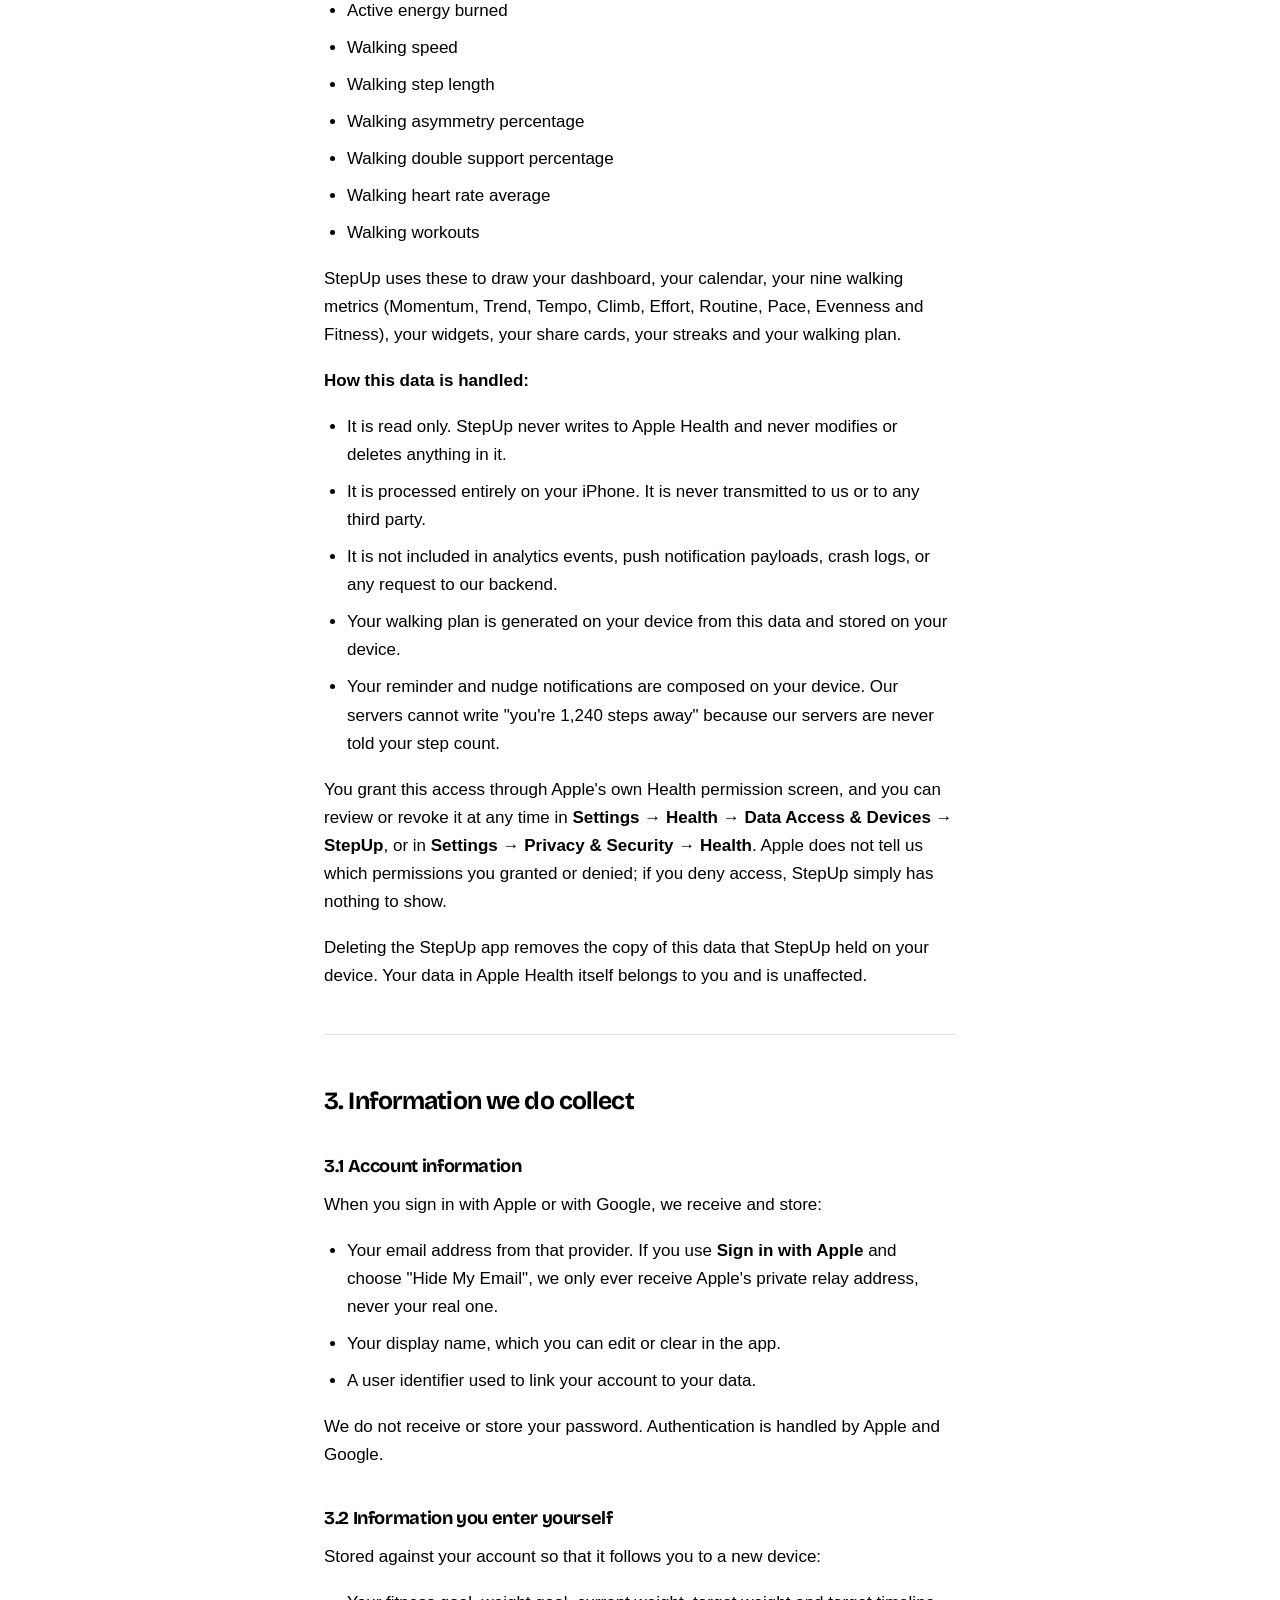
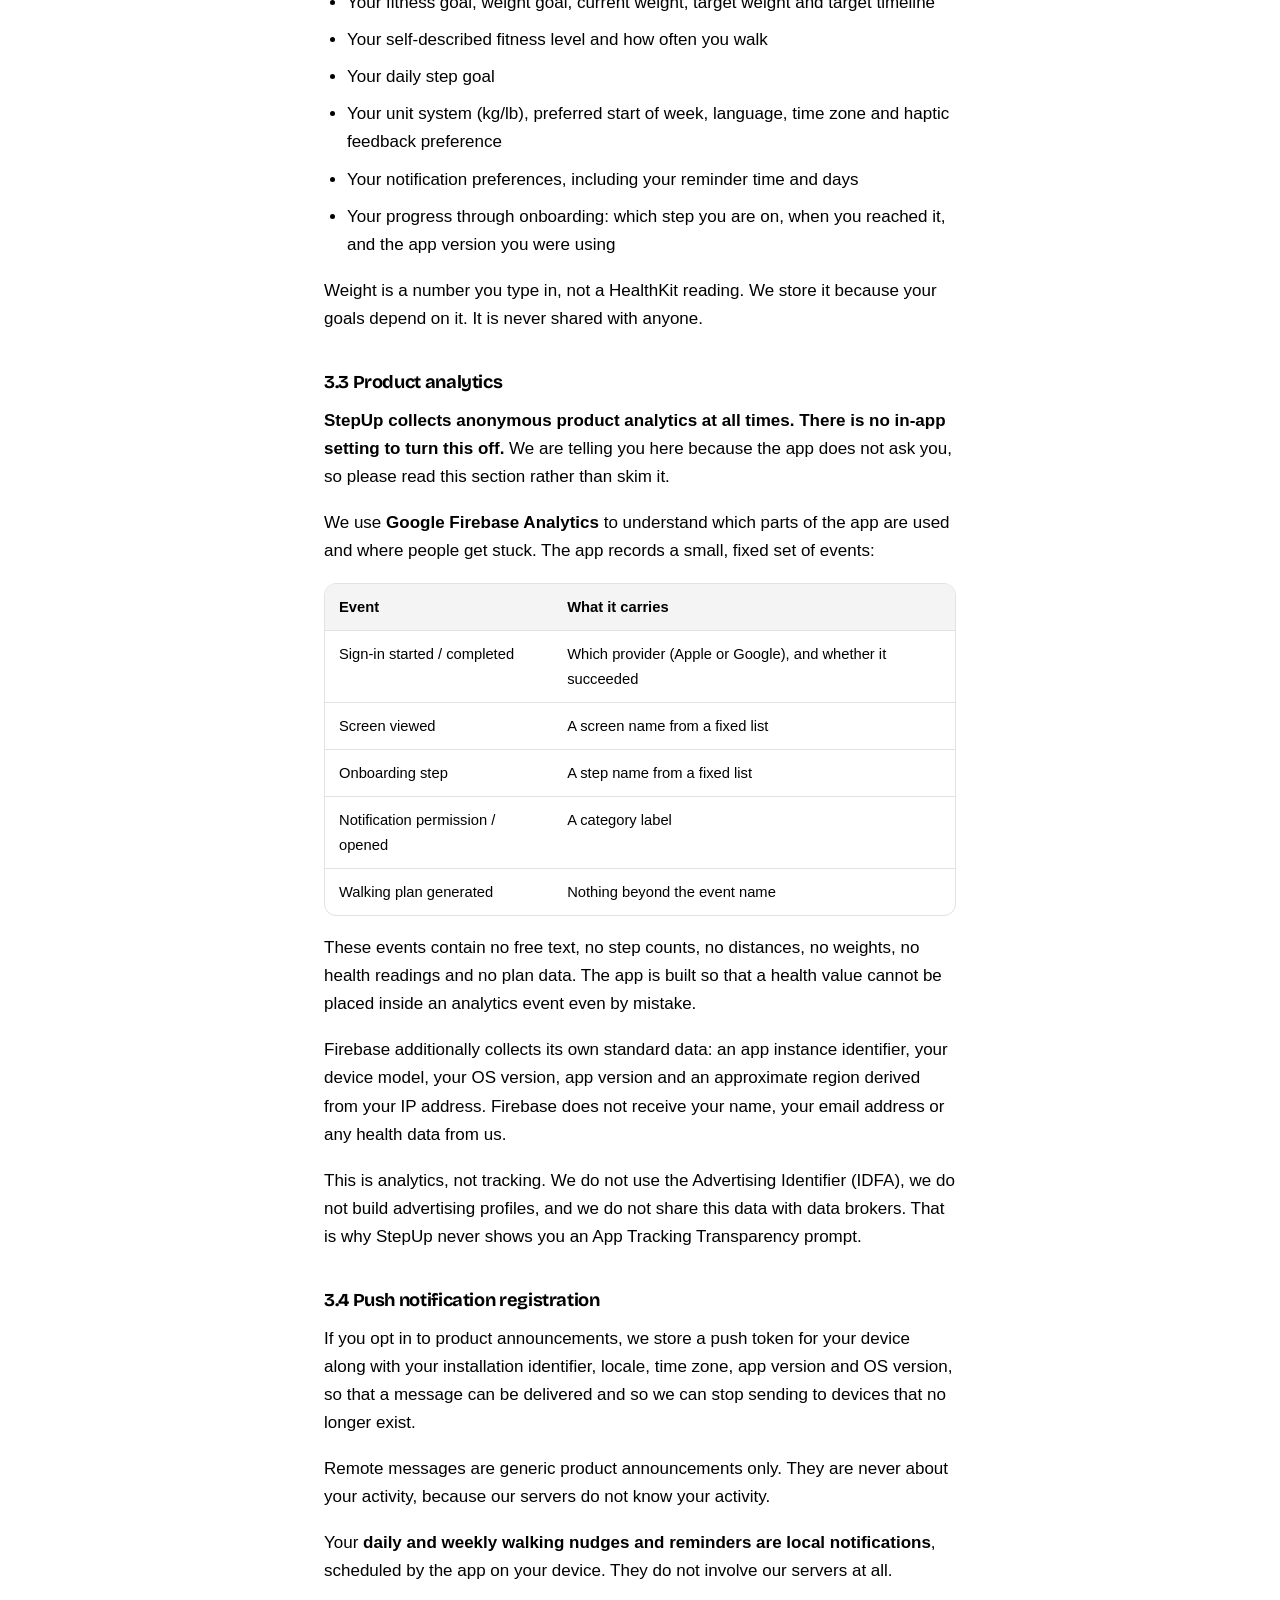
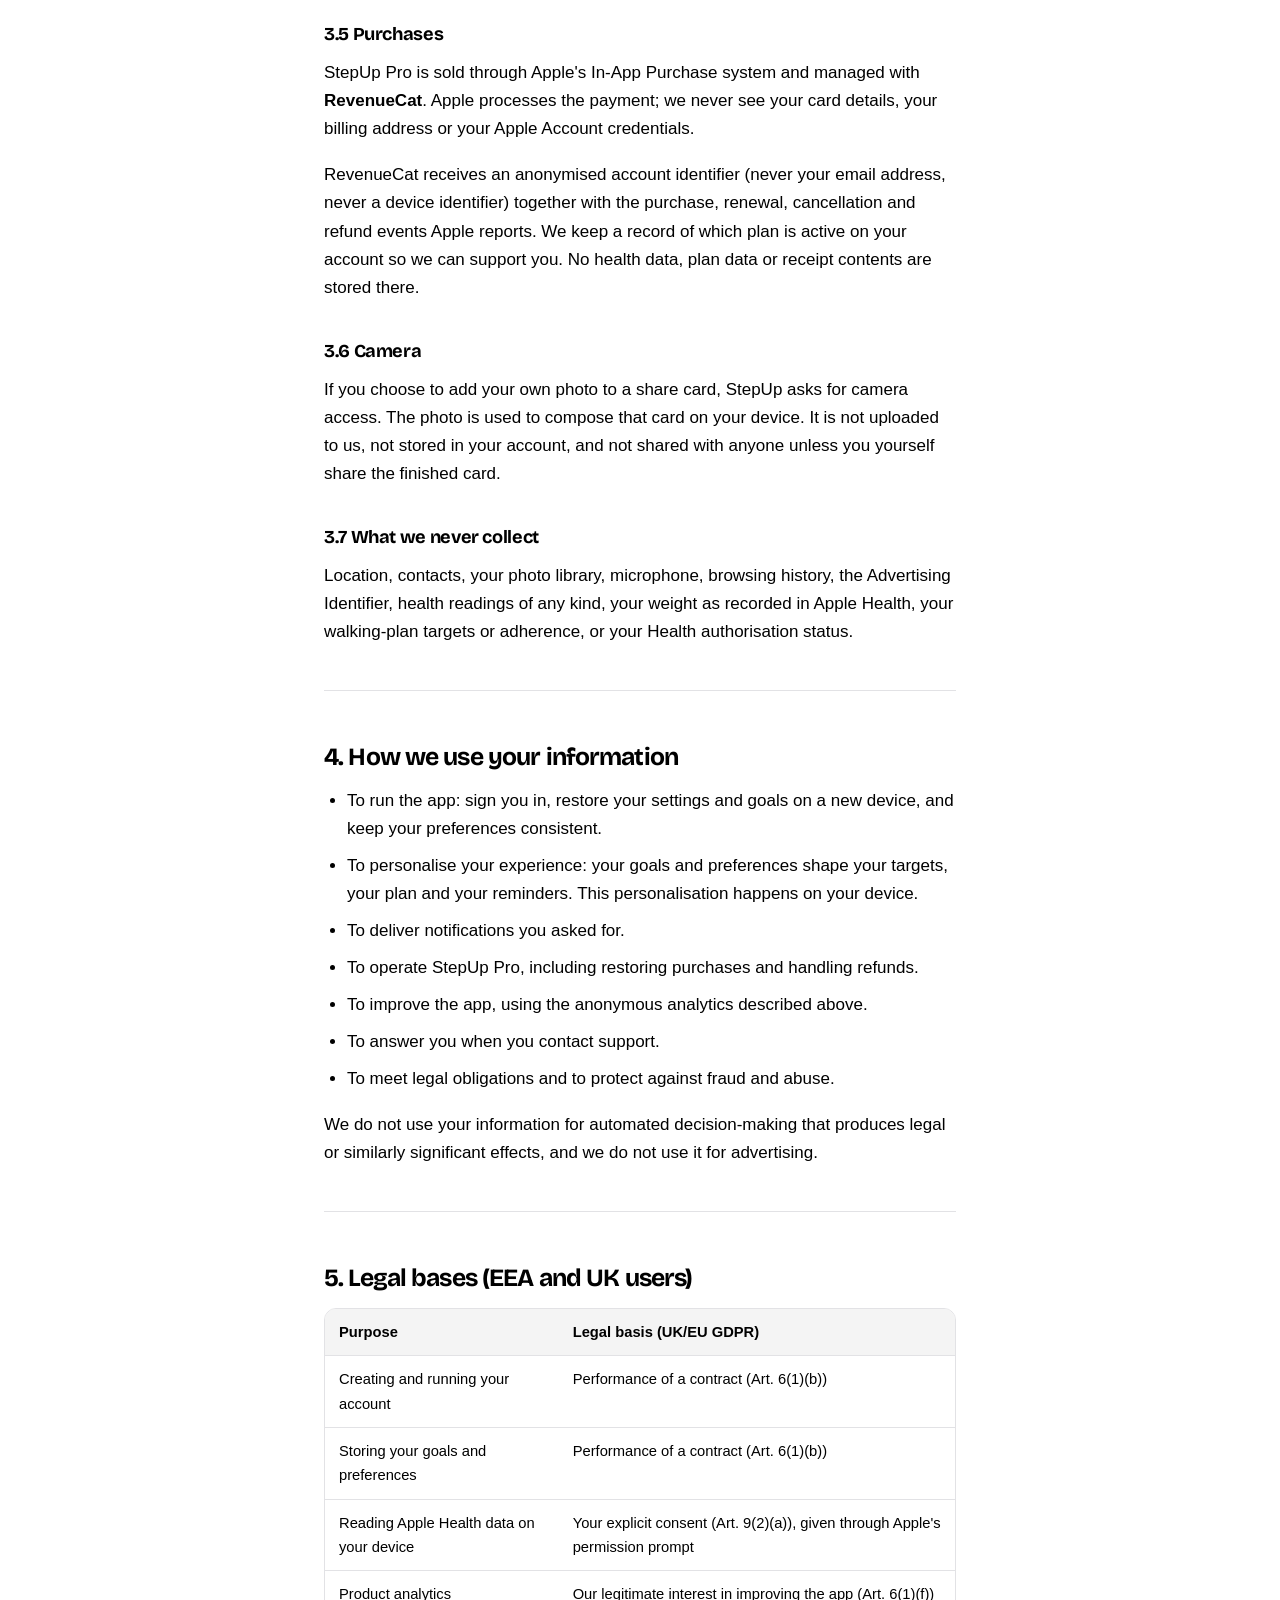
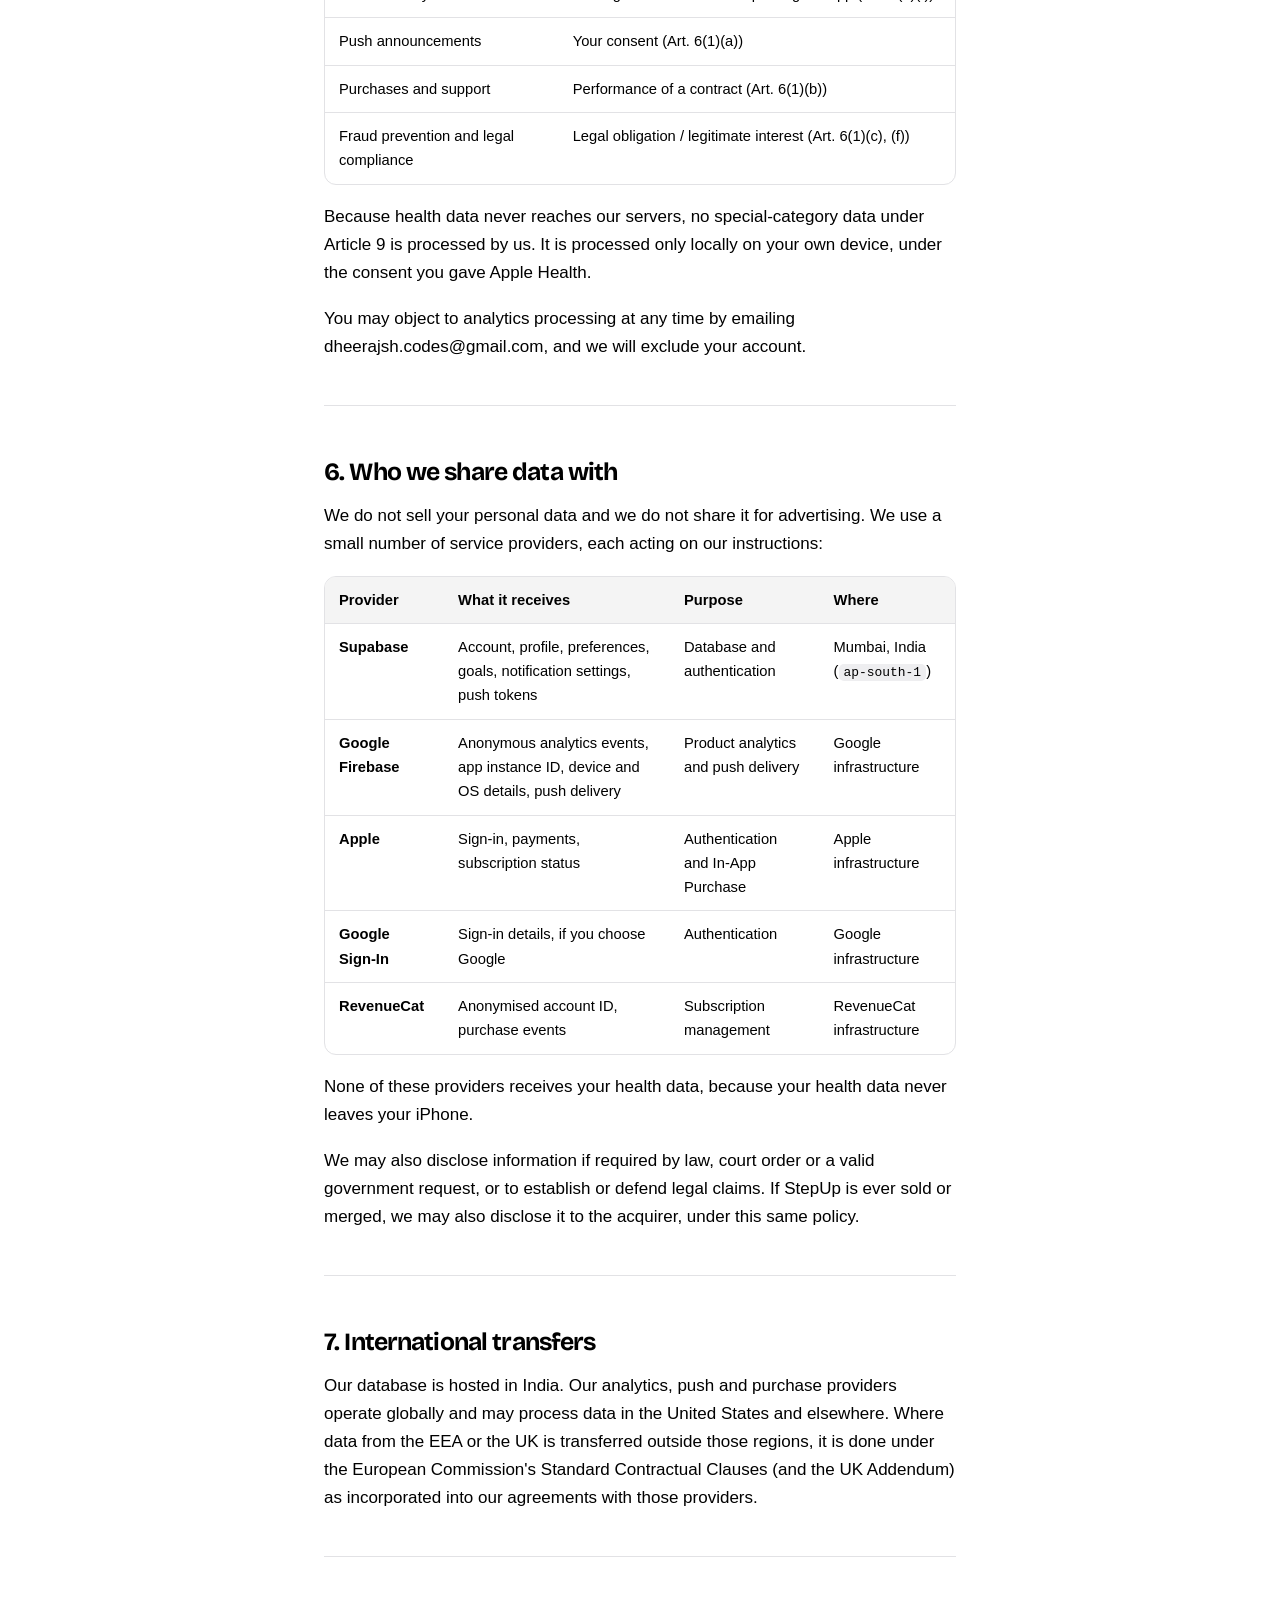
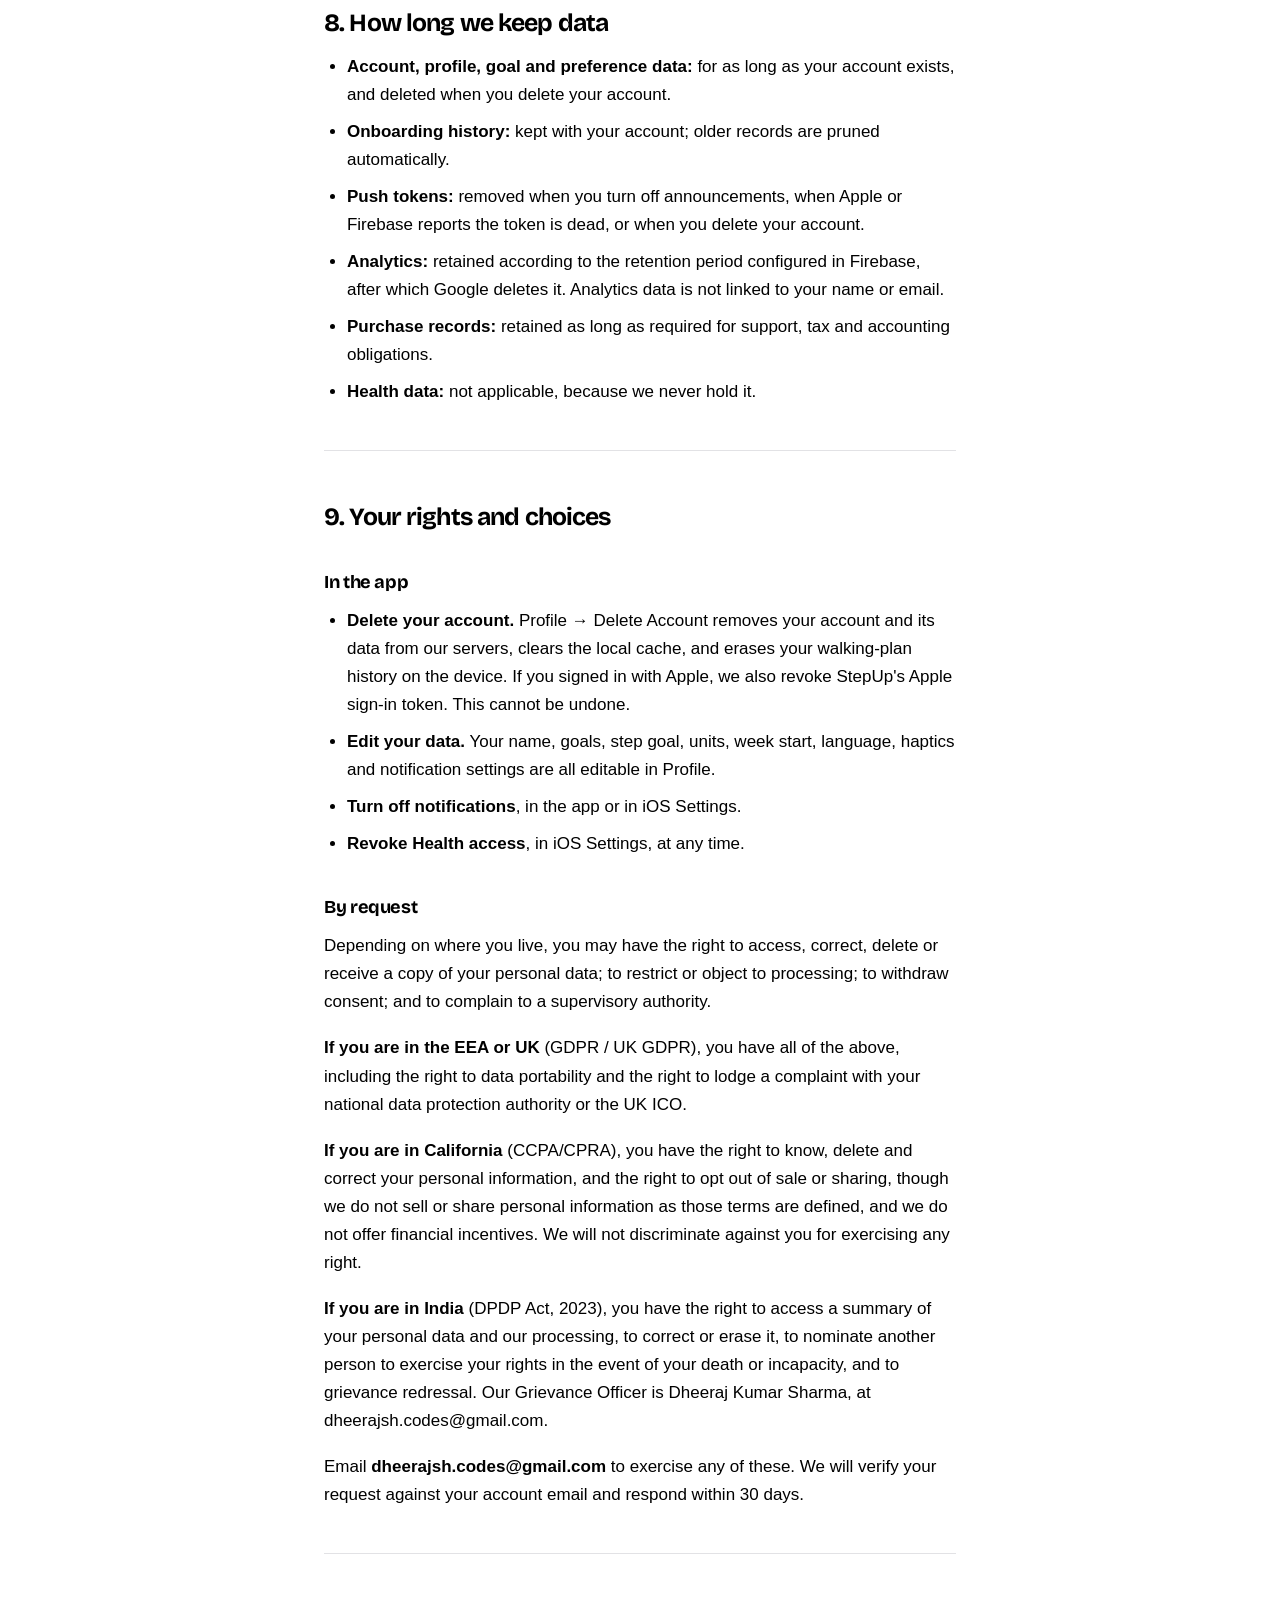
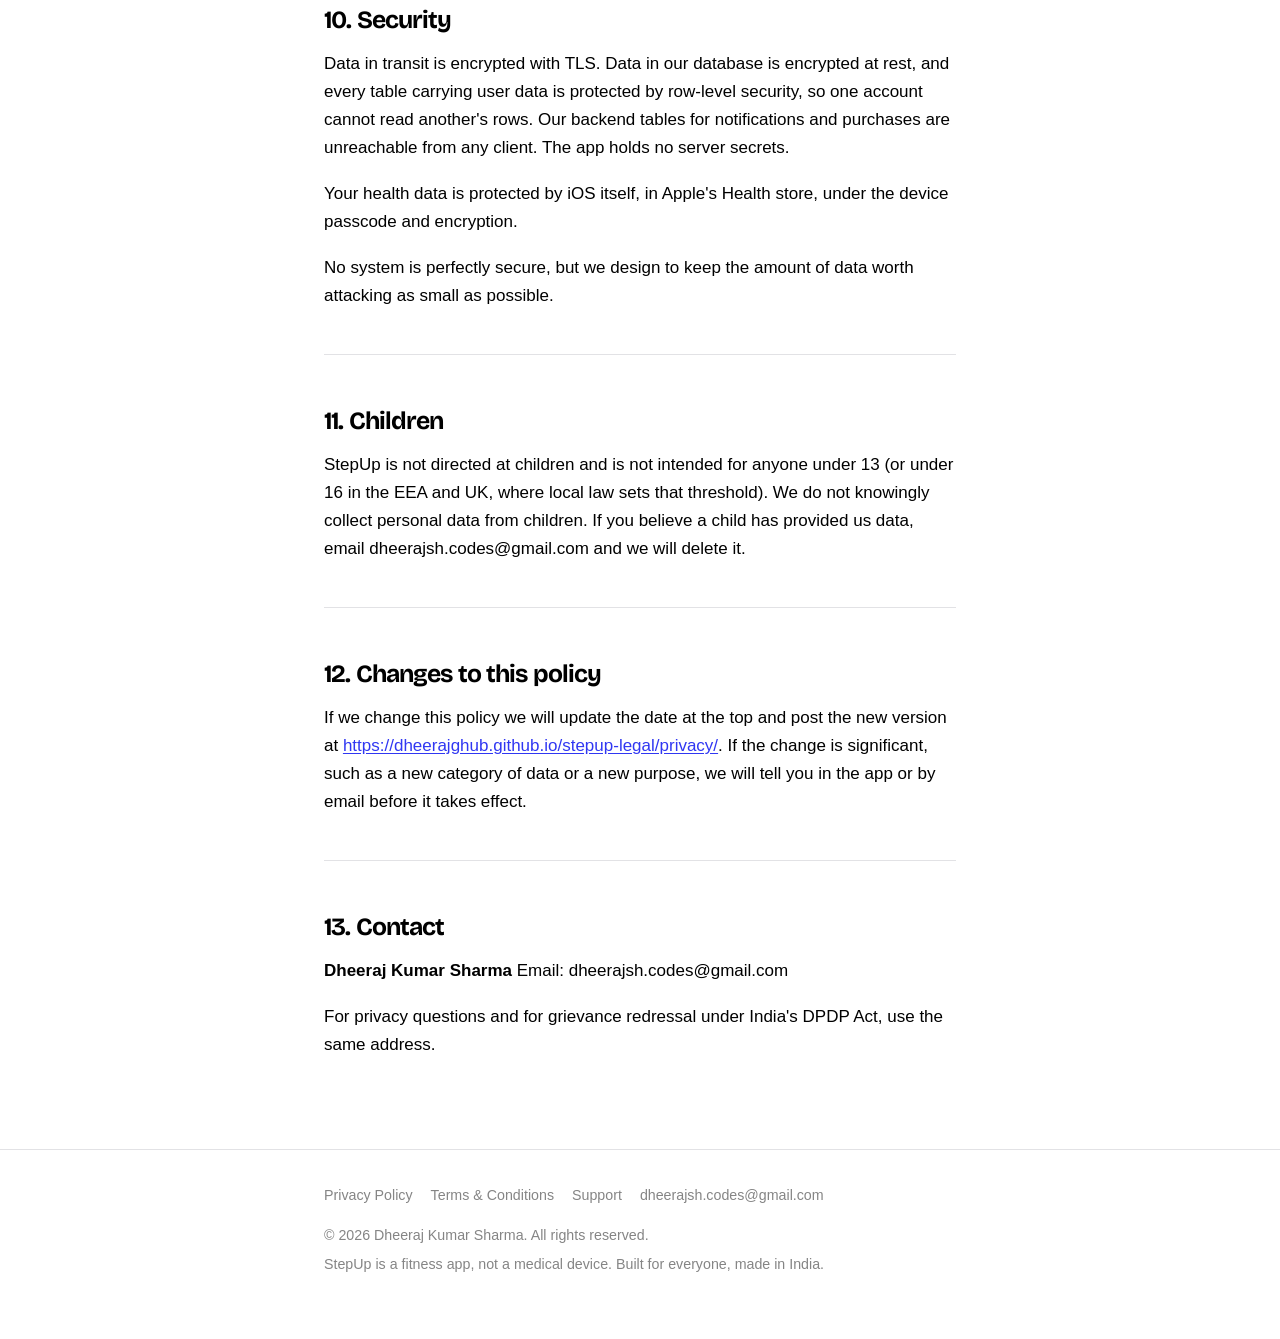
==== commit d826151f: "Add a theme toggle that cycles system, light and dark System is the default and stays the default: n" ====
--- a/privacy/index.html
+++ b/privacy/index.html
@@ -6,8 +6,8 @@
 <title>Privacy Policy · StepUp</title>
 <meta name="description" content="How StepUp handles your data. Your health data never leaves your iPhone.">
 <meta name="color-scheme" content="light dark">
-<meta name="theme-color" content="#ffffff" media="(prefers-color-scheme: light)">
-<meta name="theme-color" content="#0d0d0d" media="(prefers-color-scheme: dark)">
+<meta name="theme-color" content="#ffffff">
+<script>(function(){try{var m=localStorage.getItem("stepup-theme")||"system",r=document.documentElement;r.setAttribute("data-theme-mode",m);if(m!=="system")r.setAttribute("data-theme",m)}catch(e){}})();</script>
 <link rel="canonical" href="https://dheerajghub.github.io/stepup-legal/privacy/">
 <link rel="icon" type="image/png" sizes="32x32" href="../assets/icon-32.png">
 <link rel="icon" type="image/png" sizes="192x192" href="../assets/icon-192.png">
@@ -31,7 +31,14 @@
       <img class="brand-mark" src="../assets/logo.png" alt="" width="30" height="30">
       <span class="wordmark">StepUp</span>
     </a>
-    <nav class="site-nav" aria-label="Primary"><a href="../">Home</a><a href="../privacy/" aria-current="page">Privacy</a><a href="../terms/">Terms</a><a href="../support/">Support</a></nav>
+    <div class="header-actions">
+      <nav class="site-nav" aria-label="Primary"><a href="../">Home</a><a href="../privacy/" aria-current="page">Privacy</a><a href="../terms/">Terms</a><a href="../support/">Support</a></nav>
+      <button class="theme-toggle" type="button" id="theme-toggle" aria-label="Switch theme" title="Switch theme">
+        <svg class="i-system" viewBox="0 0 24 24" fill="none" stroke="currentColor" stroke-width="1.8" aria-hidden="true"><circle cx="12" cy="12" r="8.4"/><path d="M12 3.6a8.4 8.4 0 0 1 0 16.8Z" fill="currentColor" stroke="none"/></svg>
+        <svg class="i-light" viewBox="0 0 24 24" fill="none" stroke="currentColor" stroke-width="1.8" stroke-linecap="round" aria-hidden="true"><circle cx="12" cy="12" r="4.2"/><path d="M12 2.6v2.2M12 19.2v2.2M4.2 12H2M22 12h-2.2M6.5 6.5 4.9 4.9M19.1 19.1l-1.6-1.6M17.5 6.5l1.6-1.6M4.9 19.1l1.6-1.6"/></svg>
+        <svg class="i-dark" viewBox="0 0 24 24" fill="none" stroke="currentColor" stroke-width="1.8" stroke-linecap="round" stroke-linejoin="round" aria-hidden="true"><path d="M20 14.2A8.2 8.2 0 0 1 9.8 4a8.4 8.4 0 1 0 10.2 10.2Z"/></svg>
+      </button>
+    </div>
   </div>
 </header>
 <main id="main">
@@ -149,5 +156,55 @@
     <p>StepUp is a fitness app, not a medical device. Built for everyone, made in India.</p>
   </div>
 </footer>
+<script>
+(function () {
+  var root = document.documentElement;
+  var btn = document.getElementById("theme-toggle");
+  var order = ["system", "light", "dark"];
+  var labels = {
+    system: "Theme: following your system. Switch to light.",
+    light: "Theme: light. Switch to dark.",
+    dark: "Theme: dark. Switch to your system setting."
+  };
+  var media = window.matchMedia("(prefers-color-scheme: dark)");
+
+  // localStorage throws in a private window with site data blocked, so every
+  // read and write is guarded and the page still works without it.
+  function read() {
+    try { return localStorage.getItem("stepup-theme") || "system"; }
+    catch (e) { return root.getAttribute("data-theme-mode") || "system"; }
+  }
+
+  function apply(mode) {
+    root.setAttribute("data-theme-mode", mode);
+    if (mode === "system") root.removeAttribute("data-theme");
+    else root.setAttribute("data-theme", mode);
+
+    var dark = mode === "dark" || (mode === "system" && media.matches);
+    var meta = document.querySelector('meta[name="theme-color"]');
+    if (meta) meta.setAttribute("content", dark ? "#0d0d0d" : "#ffffff");
+    if (btn) {
+      btn.setAttribute("aria-label", labels[mode]);
+      btn.setAttribute("title", labels[mode]);
+    }
+  }
+
+  apply(read());
+
+  if (media.addEventListener) {
+    media.addEventListener("change", function () {
+      if (read() === "system") apply("system");
+    });
+  }
+
+  if (btn) {
+    btn.addEventListener("click", function () {
+      var next = order[(order.indexOf(read()) + 1) % order.length];
+      try { localStorage.setItem("stepup-theme", next); } catch (e) {}
+      apply(next);
+    });
+  }
+})();
+</script>
 </body>
 </html>
--- a/assets/style.css
+++ b/assets/style.css
@@ -24,8 +24,9 @@
   --gutter: 20px;
 }
 
+/* System preference, unless the reader has explicitly chosen light. */
 @media (prefers-color-scheme: dark) {
-  :root {
+  :root:not([data-theme="light"]) {
     --ink: #f4f4f5;
     --ink-muted: #9a9aa0;
     --ink-faint: #6d6d73;
@@ -37,7 +38,28 @@
     --accent-wash: #1a1f3d;
     --accent-ink: #9db2ff;
     --warn-wash: #2b2210;
+    color-scheme: dark;
   }
+}
+
+/* An explicit choice from the toggle, which beats the system preference. */
+:root[data-theme="dark"] {
+    --ink: #f4f4f5;
+    --ink-muted: #9a9aa0;
+    --ink-faint: #6d6d73;
+    --bg: #0d0d0d;
+    --panel: #181818;
+    --panel-2: #222224;
+    --rule: #2e2e2e;
+    --accent: #7e9cff;
+    --accent-wash: #1a1f3d;
+    --accent-ink: #9db2ff;
+    --warn-wash: #2b2210;
+  color-scheme: dark;
+}
+
+:root[data-theme="light"] {
+  color-scheme: light;
 }
 
 *, *::before, *::after { box-sizing: border-box; }
@@ -72,10 +94,13 @@
 .site-header .wrap {
   display: flex;
   align-items: center;
-  justify-content: space-between;
-  gap: 16px;
+  flex-wrap: wrap;
+  gap: 8px 16px;
   min-height: 68px;
-}
+  padding-top: 10px;
+  padding-bottom: 10px;
+}
+
 
 .brand {
   display: inline-flex;
@@ -111,6 +136,13 @@
 }
 
 
+.header-actions {
+  display: flex;
+  align-items: center;
+  gap: 6px;
+  margin-left: auto;
+}
+
 .site-nav {
   display: flex;
   gap: 4px;
@@ -130,6 +162,43 @@
 
 .site-nav a:hover { color: var(--ink); background: var(--panel-2); }
 .site-nav a[aria-current="page"] { color: var(--ink); font-weight: 600; }
+/* The brand keeps the first row to itself once the nav no longer fits beside
+   it, rather than the nav shrinking into something untappable. */
+@media (max-width: 30rem) {
+  .site-header .wrap { justify-content: center; }
+  .header-actions { margin-left: 0; width: 100%; justify-content: space-between; }
+  .site-nav { font-size: 14px; }
+  .site-nav a { padding: 6px 7px; }
+}
+
+/* ---------- theme toggle ---------- */
+
+.theme-toggle {
+  display: inline-flex;
+  align-items: center;
+  justify-content: center;
+  width: 44px;
+  height: 44px;
+  padding: 0;
+  border: 0;
+  border-radius: 999px;
+  background: transparent;
+  color: var(--ink-muted);
+  cursor: pointer;
+  flex: none;
+  -webkit-tap-highlight-color: transparent;
+}
+
+.theme-toggle:hover { background: var(--panel-2); color: var(--ink); }
+
+.theme-toggle svg { width: 19px; height: 19px; display: none; }
+
+/* The head script always sets data-theme-mode, so one icon is always shown.
+   The :not() fallback covers a reader with JavaScript turned off. */
+:root:not([data-theme-mode]) .theme-toggle .i-system,
+:root[data-theme-mode="system"] .theme-toggle .i-system,
+:root[data-theme-mode="light"] .theme-toggle .i-light,
+:root[data-theme-mode="dark"] .theme-toggle .i-dark { display: block; }
 
 /* ---------- hero (index) ---------- */
 
